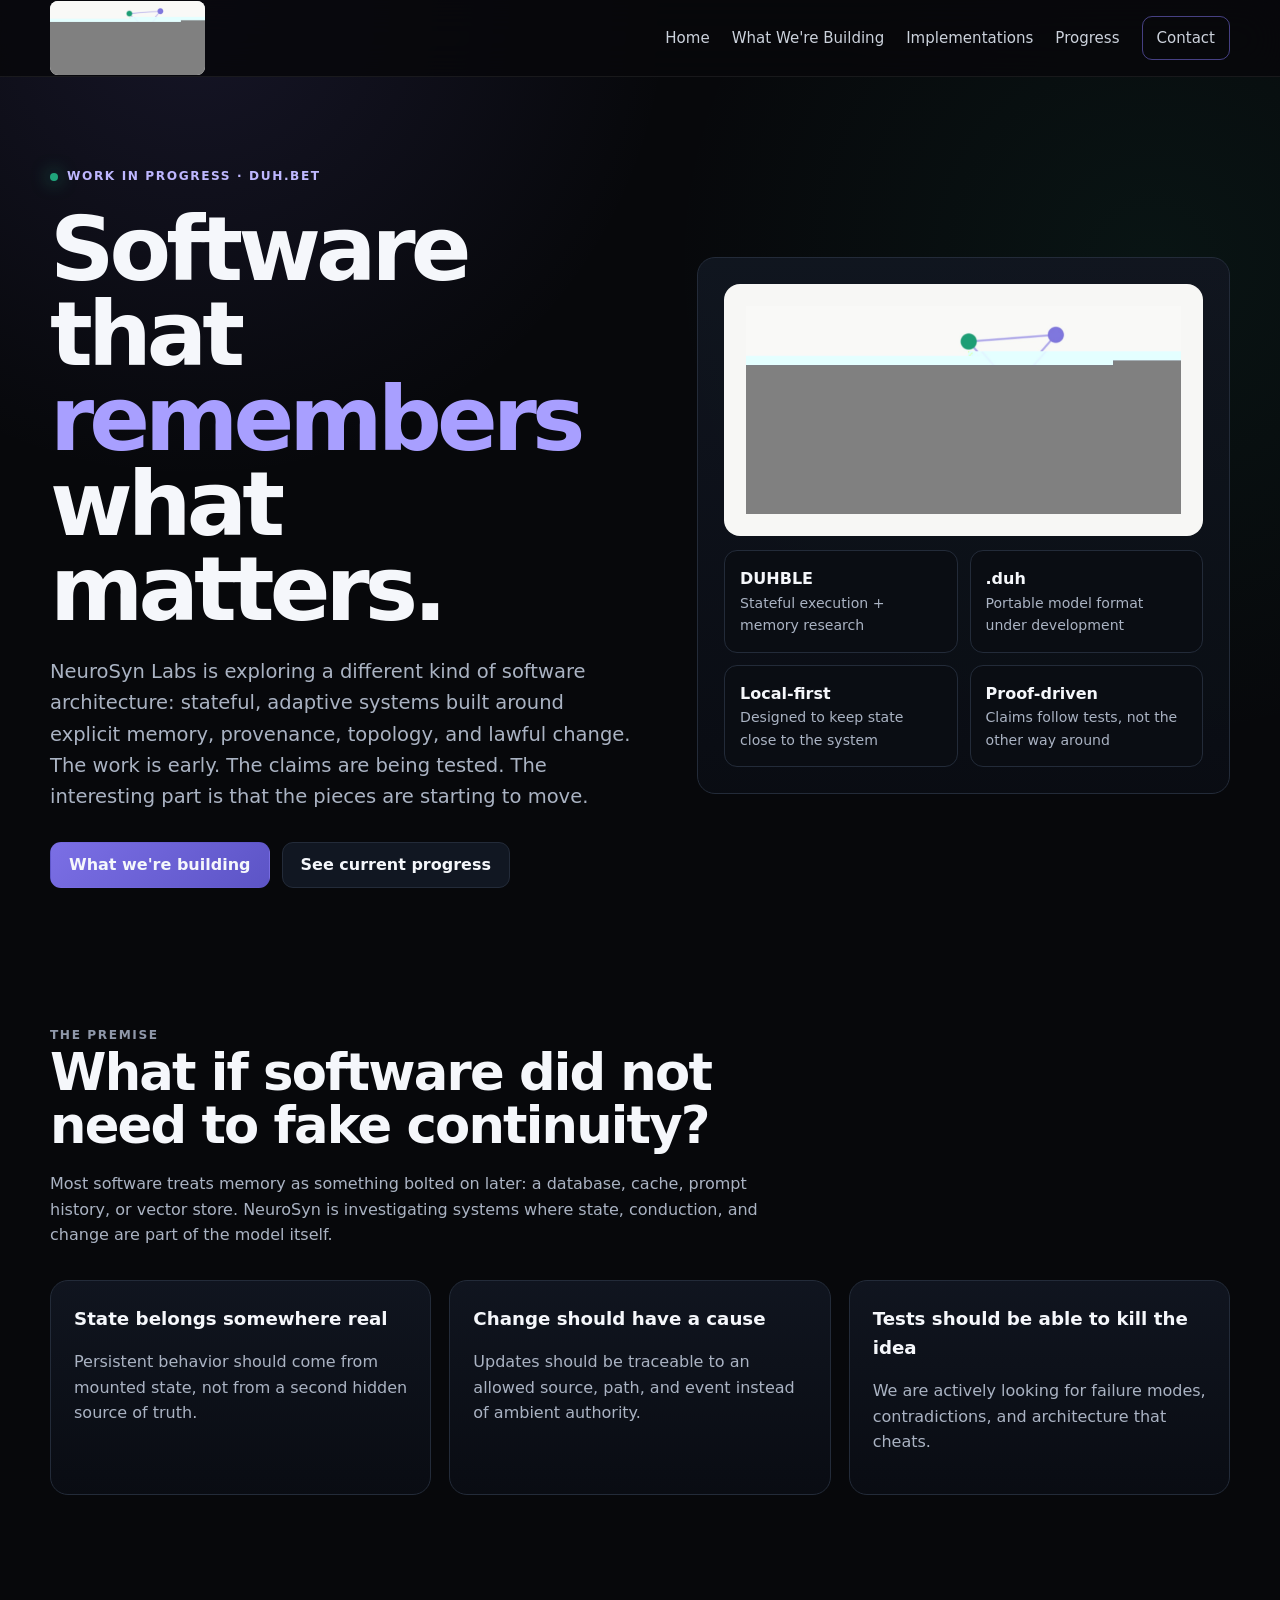
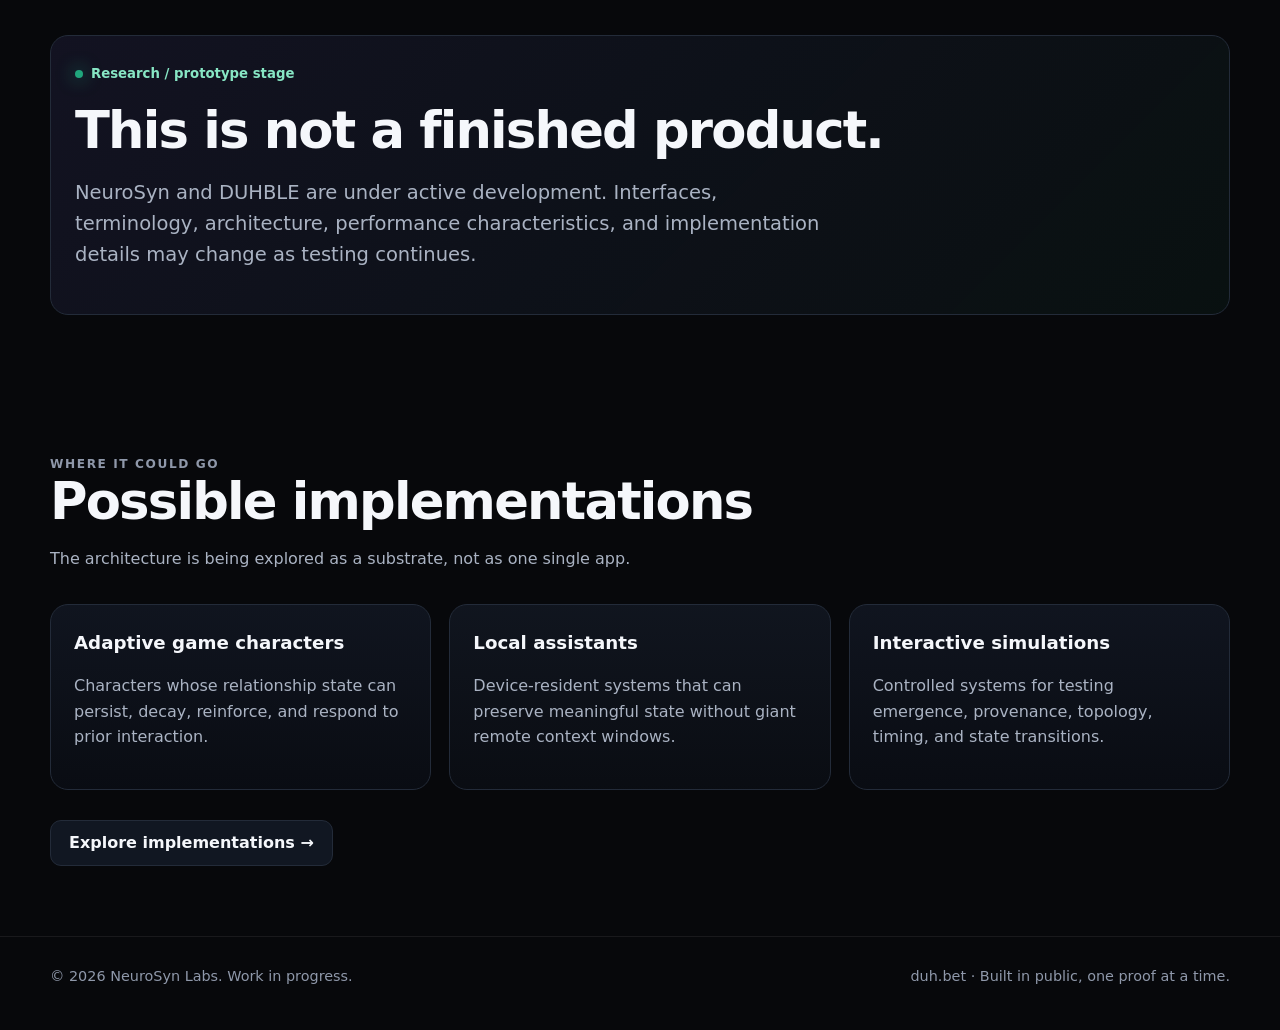
==== docs/index.html @ cc42cc29 "Add NeuroSyn Pages homepage" ====
<!doctype html><html lang="en"><head><meta charset="utf-8"><meta name="viewport" content="width=device-width,initial-scale=1"><meta name="theme-color" content="#07080b"><title>NeuroSyn Labs · DUHBLE</title><meta name="description" content="NeuroSyn Labs is building and testing DUHBLE, an experimental stateful software architecture."><link rel="stylesheet" href="site.css"></head><body><header><div class="wrap nav"><a class="brand" href="index.html"><img src="assets/neurosyn-logo.png" alt="NeuroSyn Labs"></a><nav class="navlinks"><a href="index.html">Home</a><a href="about.html">What We're Building</a><a href="implementations.html">Implementations</a><a href="progress.html">Progress</a><a class="nav-cta" href="contact.html">Contact</a></nav></div></header><main><section class="hero"><div class="wrap hero-grid"><div><div class="eyebrow"><span class="dot"></span>Work in progress · duh.bet</div><h1>Software that <span class="accent">remembers</span> what matters.</h1><p class="lede">NeuroSyn Labs is exploring a different kind of software architecture: stateful, adaptive systems built around explicit memory, provenance, topology, and lawful change. The work is early. The claims are being tested. The interesting part is that the pieces are starting to move.</p><div class="actions"><a class="btn primary" href="about.html">What we're building</a><a class="btn" href="progress.html">See current progress</a></div></div><div class="hero-card"><div class="hero-logo"><img src="assets/neurosyn-logo.png" alt="NeuroSyn Labs logo"></div><div class="mini-grid"><div class="mini"><strong>DUHBLE</strong><span>Stateful execution + memory research</span></div><div class="mini"><strong>.duh</strong><span>Portable model format under development</span></div><div class="mini"><strong>Local-first</strong><span>Designed to keep state close to the system</span></div><div class="mini"><strong>Proof-driven</strong><span>Claims follow tests, not the other way around</span></div></div></div></div></section><section><div class="wrap"><div class="sectionhead"><div class="kicker">The premise</div><h2>What if software did not need to fake continuity?</h2><p>Most software treats memory as something bolted on later: a database, cache, prompt history, or vector store. NeuroSyn is investigating systems where state, conduction, and change are part of the model itself.</p></div><div class="grid3"><article class="card"><h3>State belongs somewhere real</h3><p>Persistent behavior should come from mounted state, not from a second hidden source of truth.</p></article><article class="card"><h3>Change should have a cause</h3><p>Updates should be traceable to an allowed source, path, and event instead of ambient authority.</p></article><article class="card"><h3>Tests should be able to kill the idea</h3><p>We are actively looking for failure modes, contradictions, and architecture that cheats.</p></article></div></div></section><section><div class="wrap notice"><div class="status"><span class="dot"></span>Research / prototype stage</div><h2 style="margin-top:18px">This is not a finished product.</h2><p class="lede">NeuroSyn and DUHBLE are under active development. Interfaces, terminology, architecture, performance characteristics, and implementation details may change as testing continues.</p></div></section><section><div class="wrap"><div class="sectionhead"><div class="kicker">Where it could go</div><h2>Possible implementations</h2><p>The architecture is being explored as a substrate, not as one single app.</p></div><div class="grid3"><article class="card"><h3>Adaptive game characters</h3><p>Characters whose relationship state can persist, decay, reinforce, and respond to prior interaction.</p></article><article class="card"><h3>Local assistants</h3><p>Device-resident systems that can preserve meaningful state without giant remote context windows.</p></article><article class="card"><h3>Interactive simulations</h3><p>Controlled systems for testing emergence, provenance, topology, timing, and state transitions.</p></article></div><div class="actions"><a class="btn" href="implementations.html">Explore implementations →</a></div></div></section></main><footer><div class="wrap footer-row"><span>© 2026 NeuroSyn Labs. Work in progress.</span><span>duh.bet · Built in public, one proof at a time.</span></div></footer></body></html>
---- docs/site.css ----
:root{--bg:#07080b;--panel:#10141d;--line:#232b39;--text:#f5f7fb;--muted:#aab3c3;--purple:#7b6fe5;--green:#20a67c;--max:1180px}*{box-sizing:border-box}html{scroll-behavior:smooth}body{margin:0;font-family:Inter,system-ui,-apple-system,BlinkMacSystemFont,"Segoe UI",sans-serif;background:radial-gradient(circle at 15% 0,rgba(123,111,229,.13),transparent 30rem),radial-gradient(circle at 90% 10%,rgba(32,166,124,.08),transparent 30rem),var(--bg);color:var(--text);line-height:1.6}a{color:inherit;text-decoration:none}img{max-width:100%;display:block}.wrap{width:min(calc(100% - 34px),var(--max));margin:auto}header{position:sticky;top:0;z-index:20;background:rgba(7,8,11,.86);backdrop-filter:blur(18px);border-bottom:1px solid rgba(255,255,255,.07)}.nav{min-height:76px;display:flex;align-items:center;justify-content:space-between;gap:24px}.brand img{width:155px;background:#f7f7f5;border-radius:8px}.navlinks{display:flex;gap:22px;align-items:center;color:#ccd2dc;font-size:.94rem}.navlinks a:hover{color:white}.nav-cta{padding:9px 14px;border:1px solid rgba(123,111,229,.55);border-radius:10px}.hero,.pagehero{padding:86px 0 68px}.hero-grid{display:grid;grid-template-columns:1.05fr .95fr;gap:58px;align-items:center}.eyebrow{display:inline-flex;align-items:center;gap:9px;color:#beb7ff;font-size:.76rem;font-weight:800;letter-spacing:.13em;text-transform:uppercase}.dot{width:8px;height:8px;border-radius:50%;background:var(--green);box-shadow:0 0 18px var(--green)}h1{font-size:clamp(3rem,7vw,6.3rem);line-height:.95;letter-spacing:-.055em;margin:18px 0 24px}h2{font-size:clamp(2rem,4vw,3.2rem);line-height:1.05;letter-spacing:-.035em;margin:0 0 18px}h3{margin:0 0 8px;font-size:1.14rem}.lede,.sectionhead p,.card p,.step p{color:var(--muted)}.lede{font-size:clamp(1.05rem,2vw,1.22rem);max-width:760px}.accent{color:#a89fff}.actions{display:flex;gap:12px;flex-wrap:wrap;margin-top:30px}.btn{display:inline-flex;align-items:center;justify-content:center;min-height:46px;padding:0 18px;border-radius:11px;border:1px solid var(--line);background:#111722;font-weight:800}.btn.primary{background:linear-gradient(135deg,var(--purple),#5c54c6);border-color:transparent}.hero-card,.card,.notice,.step,.contact-link{background:linear-gradient(180deg,rgba(17,22,32,.94),rgba(10,13,19,.94));border:1px solid var(--line);border-radius:18px}.hero-card{padding:26px}.hero-logo{background:#f7f7f5;border-radius:16px;padding:22px}.mini-grid{display:grid;grid-template-columns:1fr 1fr;gap:12px;margin-top:14px}.mini{background:#0a0d13;border:1px solid var(--line);border-radius:13px;padding:15px}.mini strong,.mini span{display:block}.mini span{font-size:.88rem;color:var(--muted)}section{padding:70px 0}.sectionhead{max-width:760px;margin-bottom:32px}.kicker{color:#8f98aa;font-size:.76rem;font-weight:800;letter-spacing:.13em;text-transform:uppercase}.grid3,.grid2{display:grid;gap:18px}.grid3{grid-template-columns:repeat(3,1fr)}.grid2{grid-template-columns:repeat(2,1fr)}.card{padding:23px}.notice{padding:24px;background:linear-gradient(135deg,rgba(123,111,229,.1),rgba(32,166,124,.05))}.status{display:inline-flex;gap:8px;align-items:center;color:#87e6c4;font-size:.83rem;font-weight:800}.timeline{display:grid;gap:14px}.step{padding:20px;display:grid;grid-template-columns:62px 1fr;gap:18px}.num{font-size:1.35rem;color:#9289ff;font-weight:900}.contact-grid{display:grid;grid-template-columns:1fr 1fr;gap:18px}.contact-link{display:flex;justify-content:space-between;align-items:center;padding:18px 20px}.contact-link small{display:block;color:var(--muted)}footer{border-top:1px solid rgba(255,255,255,.07);padding:28px 0 42px;color:#8f98aa;font-size:.9rem}.footer-row{display:flex;justify-content:space-between;gap:24px;flex-wrap:wrap}@media(max-width:820px){.navlinks{display:none}.brand img{width:140px}.hero,.pagehero{padding-top:56px}.hero-grid,.grid3,.grid2,.contact-grid{grid-template-columns:1fr}.mini-grid{grid-template-columns:1fr 1fr}}
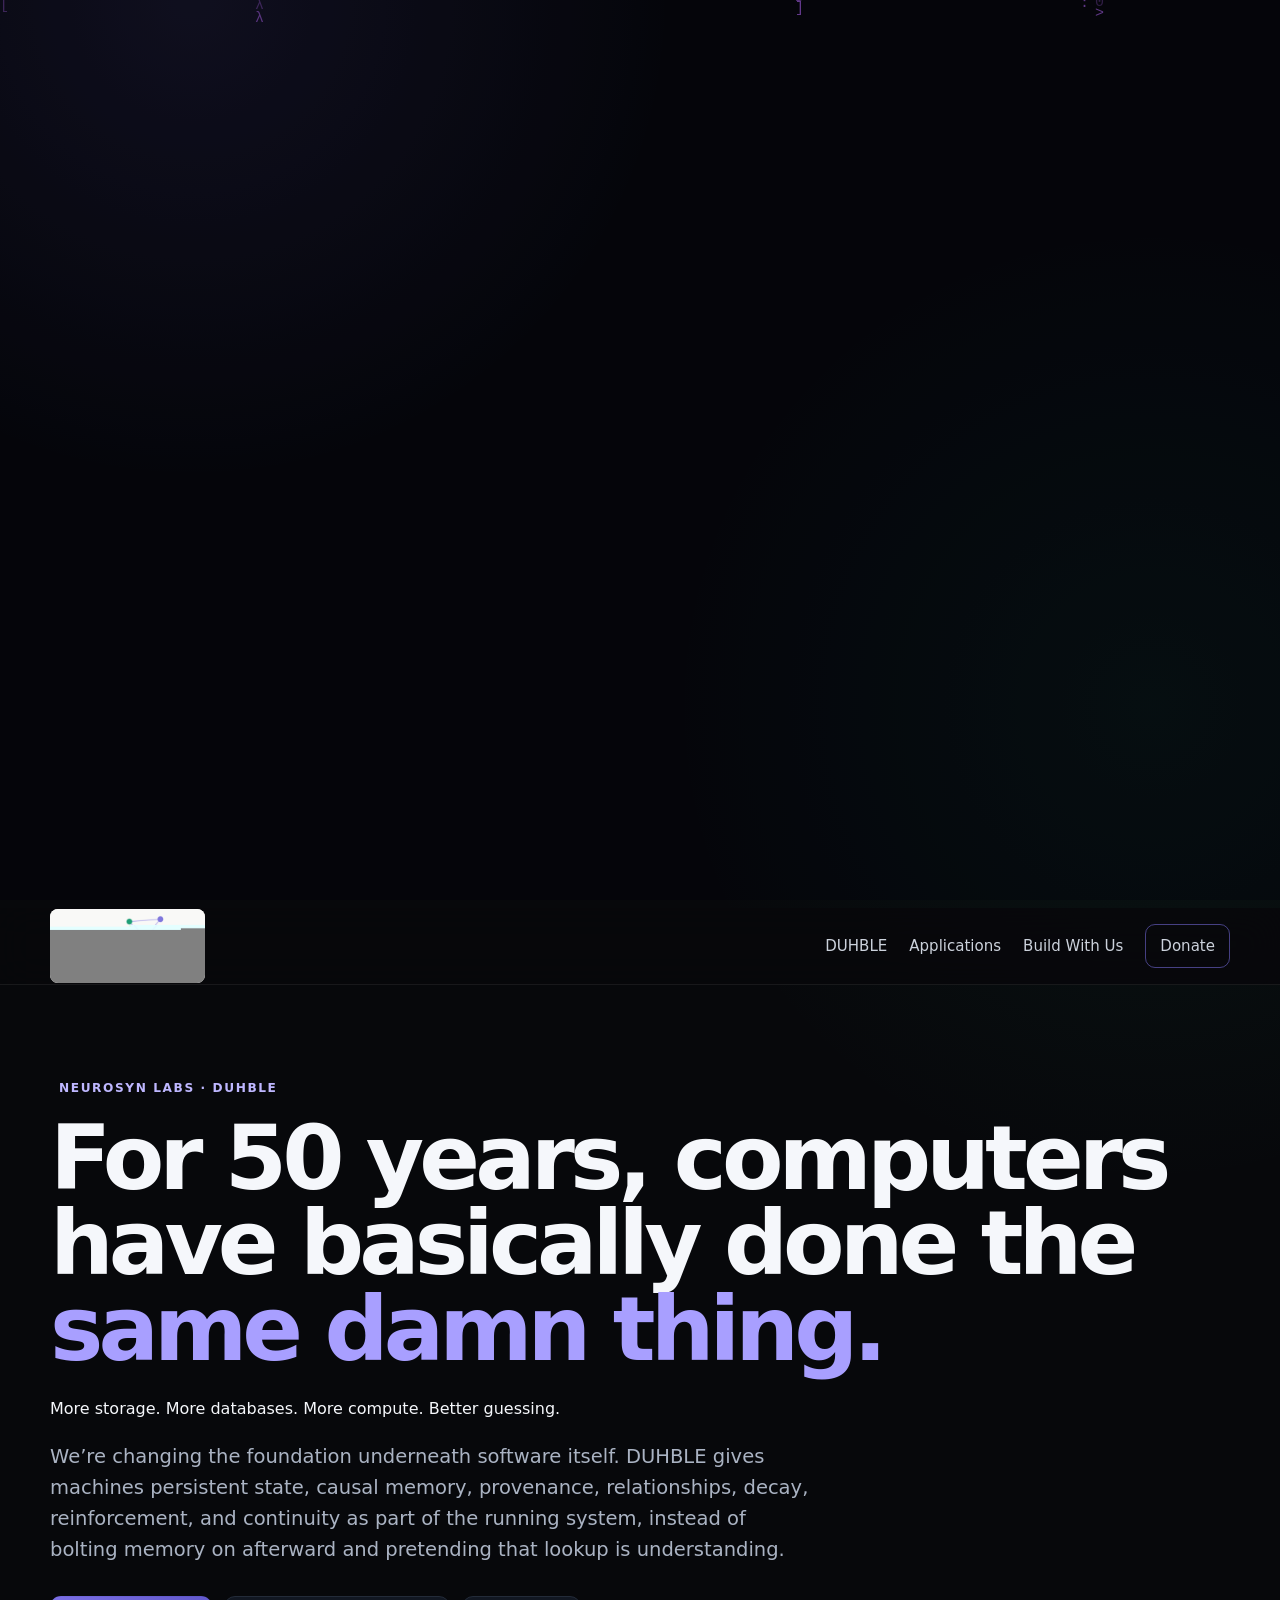
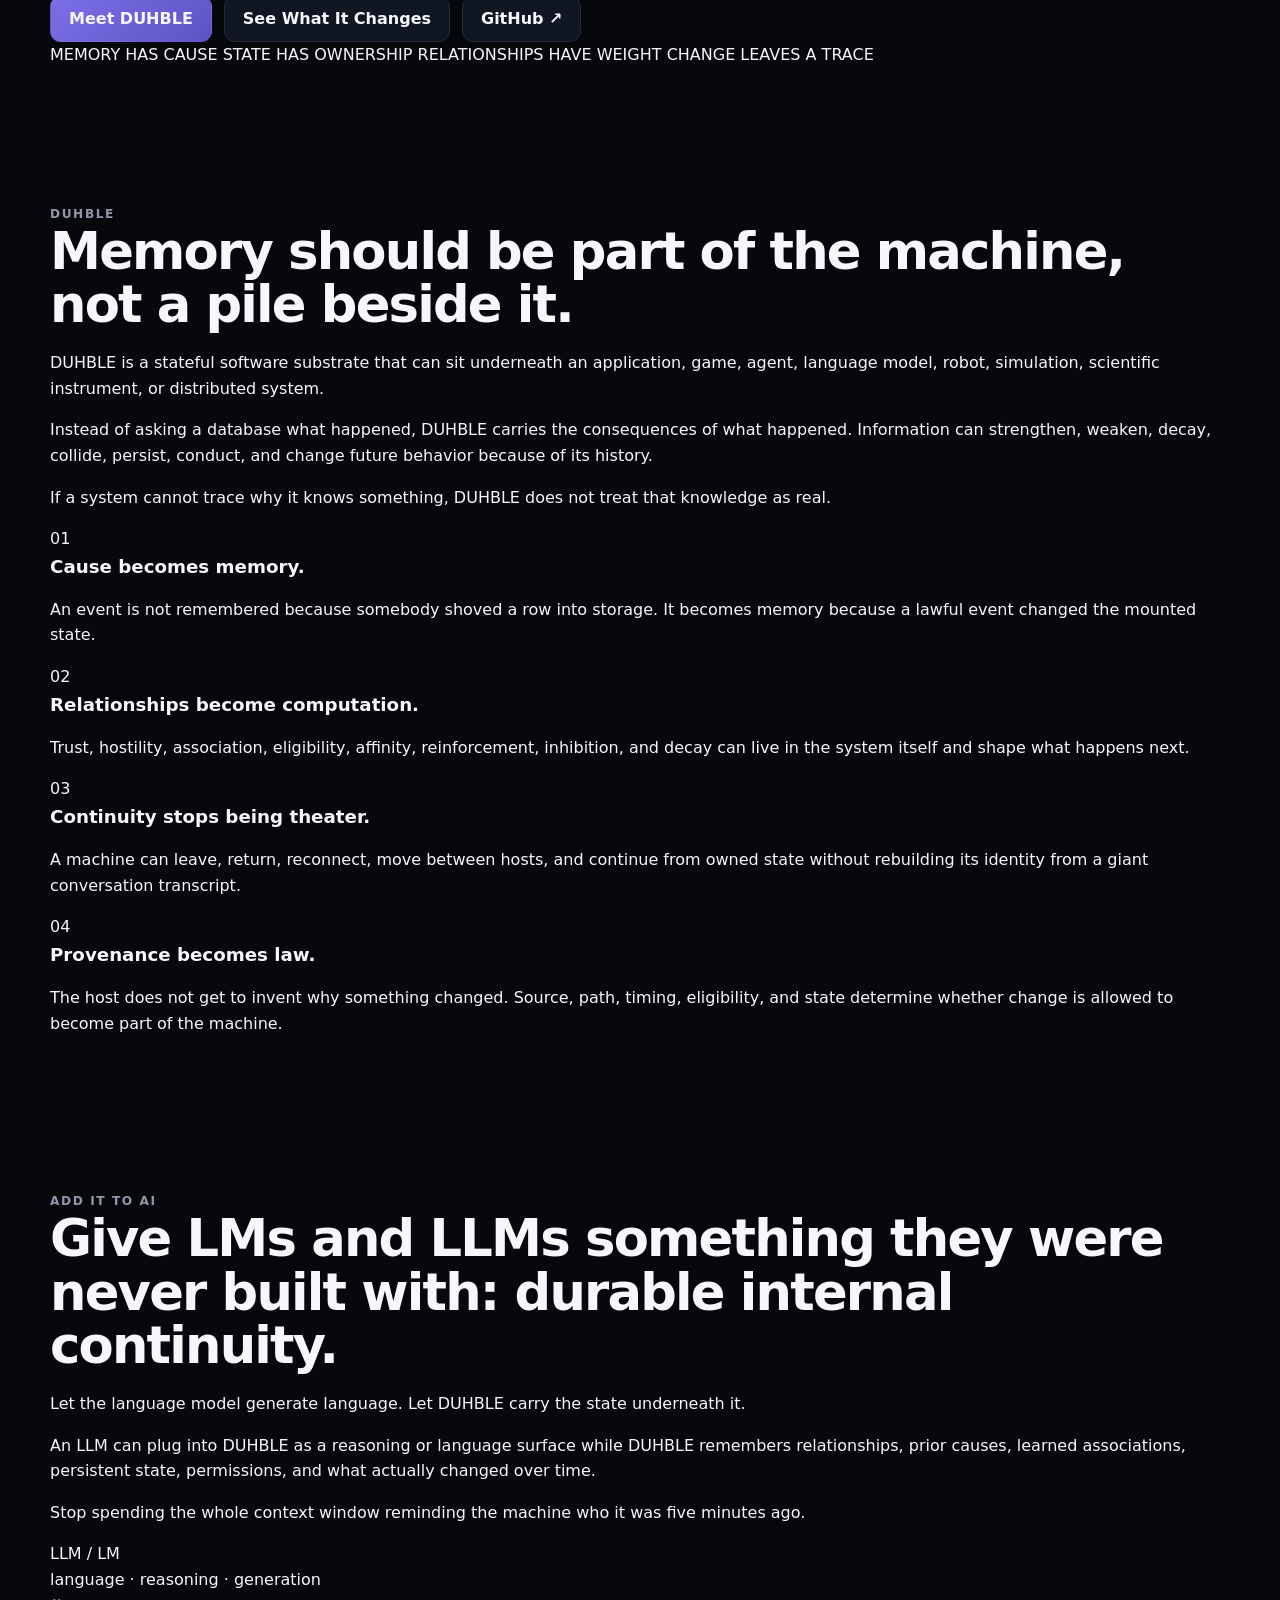
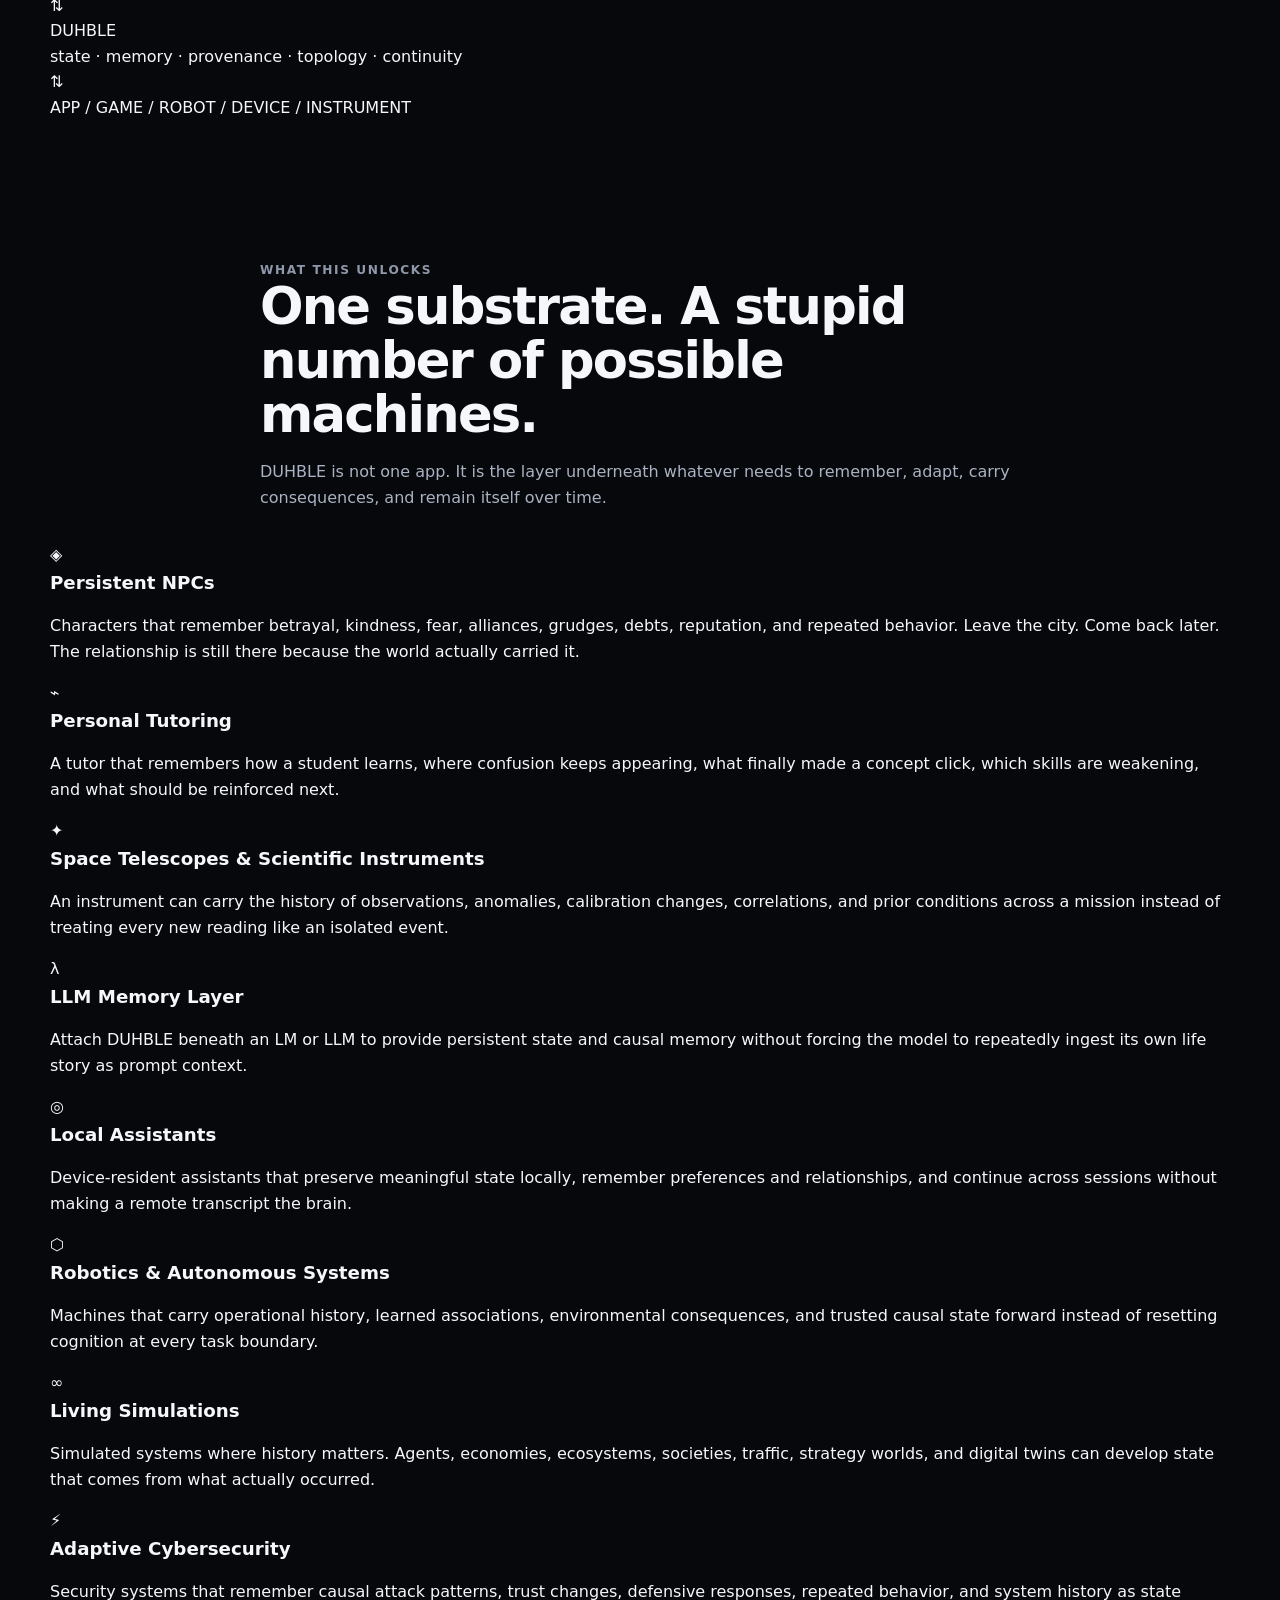
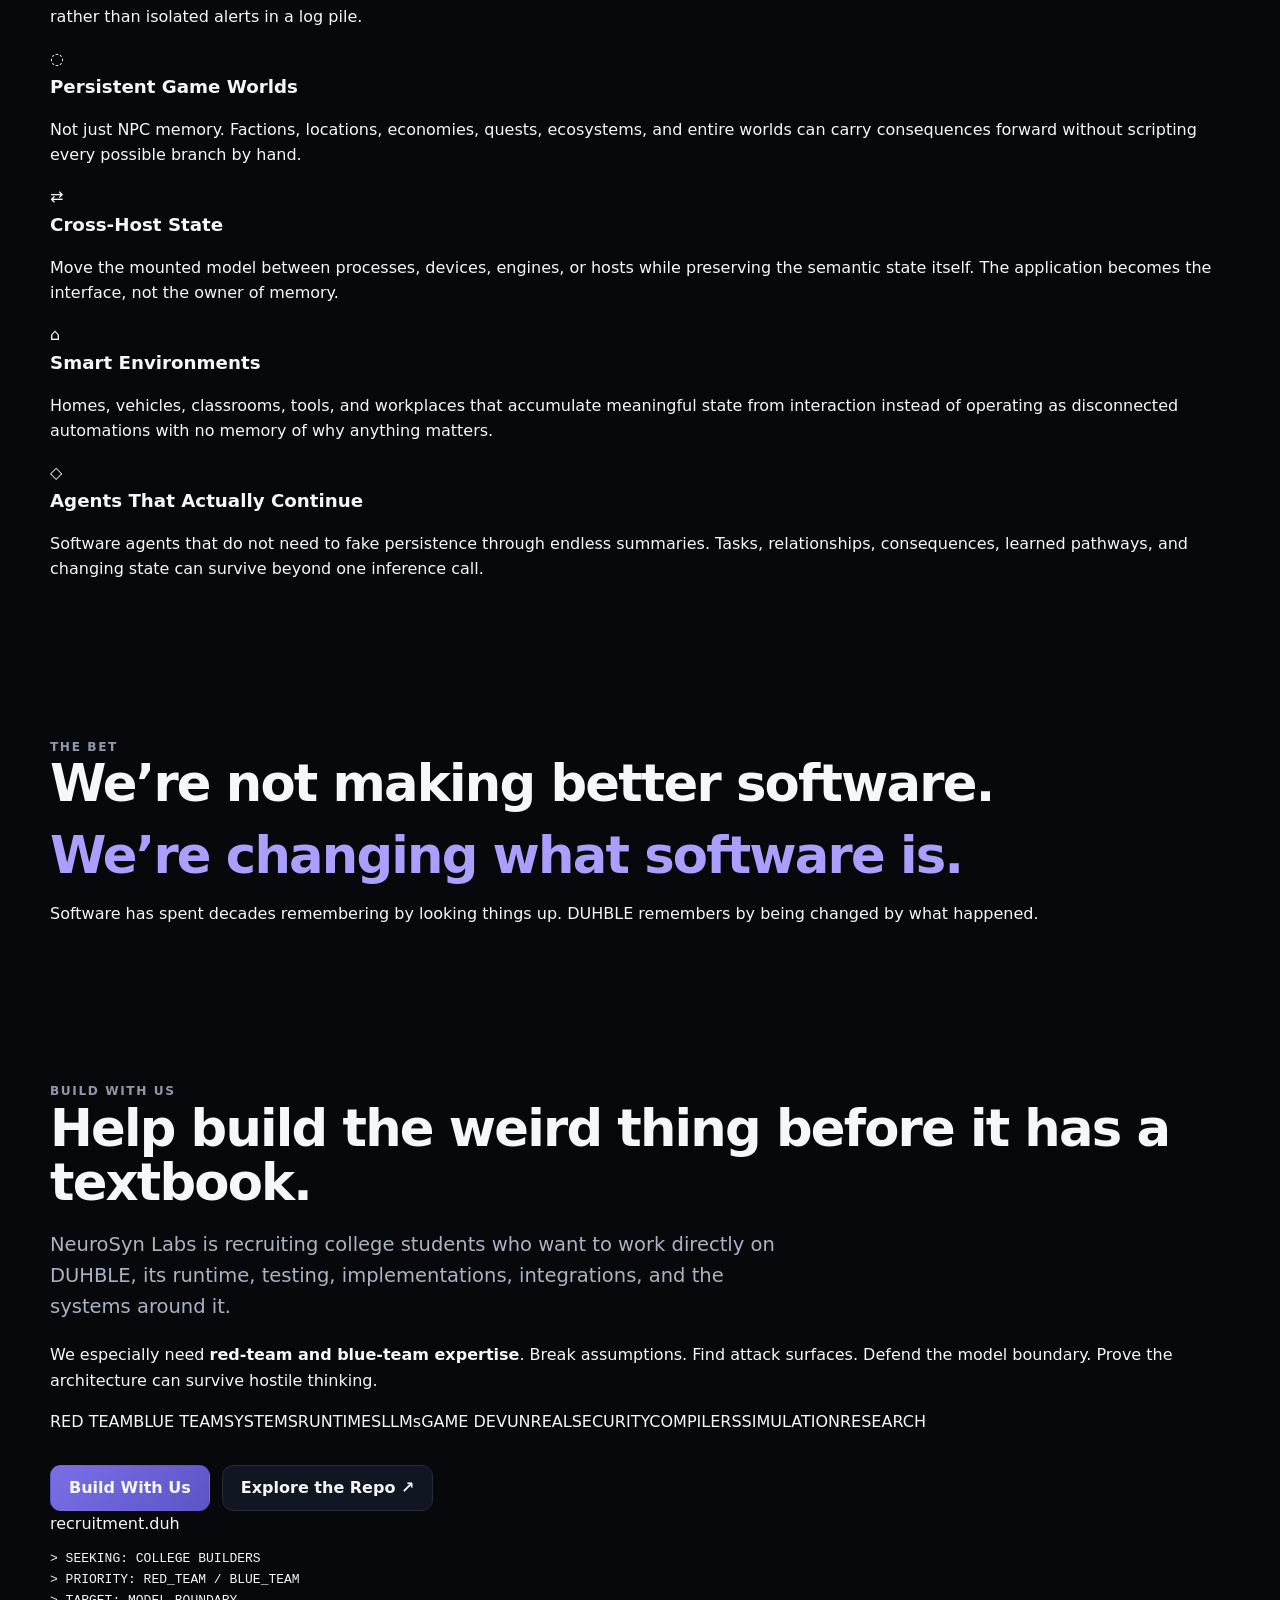
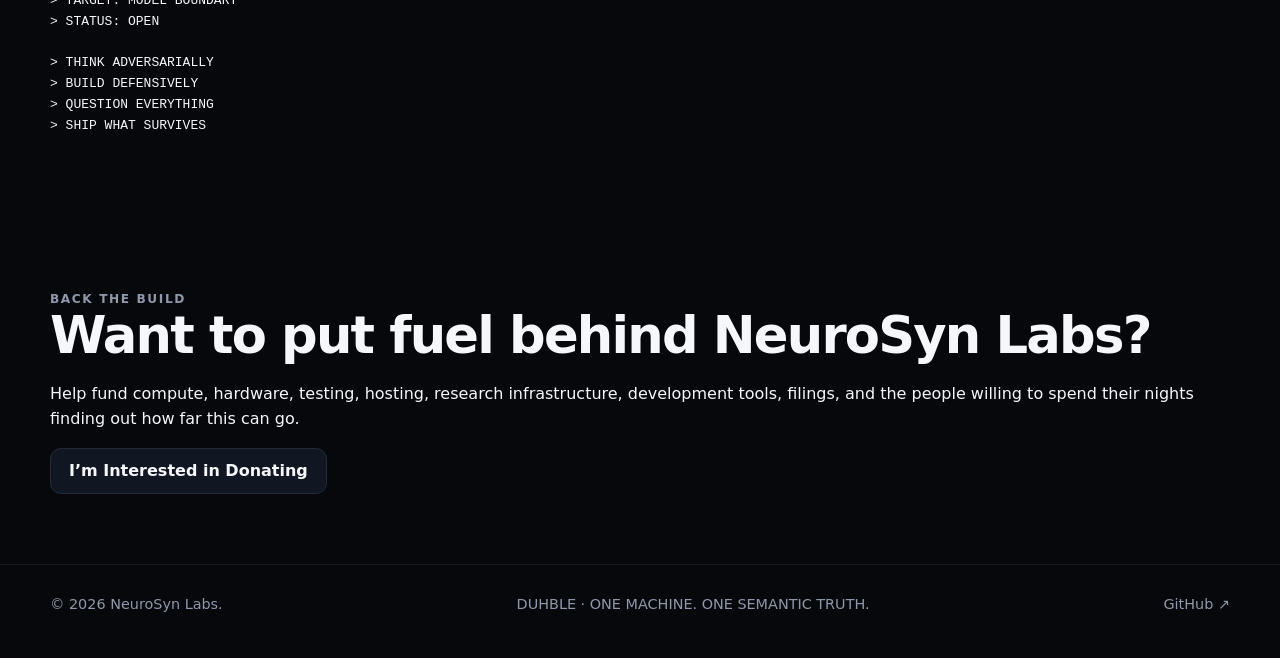
==== commit b27c521d: "Rebuild DUHBLE homepage with animated NeuroSyn Labs vision" ====
--- a/docs/index.html
+++ b/docs/index.html
@@ -1 +1,299 @@
-<!doctype html><html lang="en"><head><meta charset="utf-8"><meta name="viewport" content="width=device-width,initial-scale=1"><meta name="theme-color" content="#07080b"><title>NeuroSyn Labs · DUHBLE</title><meta name="description" content="NeuroSyn Labs is building and testing DUHBLE, an experimental stateful software architecture."><link rel="stylesheet" href="site.css"></head><body><header><div class="wrap nav"><a class="brand" href="index.html"><img src="assets/neurosyn-logo.png" alt="NeuroSyn Labs"></a><nav class="navlinks"><a href="index.html">Home</a><a href="about.html">What We're Building</a><a href="implementations.html">Implementations</a><a href="progress.html">Progress</a><a class="nav-cta" href="contact.html">Contact</a></nav></div></header><main><section class="hero"><div class="wrap hero-grid"><div><div class="eyebrow"><span class="dot"></span>Work in progress · duh.bet</div><h1>Software that <span class="accent">remembers</span> what matters.</h1><p class="lede">NeuroSyn Labs is exploring a different kind of software architecture: stateful, adaptive systems built around explicit memory, provenance, topology, and lawful change. The work is early. The claims are being tested. The interesting part is that the pieces are starting to move.</p><div class="actions"><a class="btn primary" href="about.html">What we're building</a><a class="btn" href="progress.html">See current progress</a></div></div><div class="hero-card"><div class="hero-logo"><img src="assets/neurosyn-logo.png" alt="NeuroSyn Labs logo"></div><div class="mini-grid"><div class="mini"><strong>DUHBLE</strong><span>Stateful execution + memory research</span></div><div class="mini"><strong>.duh</strong><span>Portable model format under development</span></div><div class="mini"><strong>Local-first</strong><span>Designed to keep state close to the system</span></div><div class="mini"><strong>Proof-driven</strong><span>Claims follow tests, not the other way around</span></div></div></div></div></section><section><div class="wrap"><div class="sectionhead"><div class="kicker">The premise</div><h2>What if software did not need to fake continuity?</h2><p>Most software treats memory as something bolted on later: a database, cache, prompt history, or vector store. NeuroSyn is investigating systems where state, conduction, and change are part of the model itself.</p></div><div class="grid3"><article class="card"><h3>State belongs somewhere real</h3><p>Persistent behavior should come from mounted state, not from a second hidden source of truth.</p></article><article class="card"><h3>Change should have a cause</h3><p>Updates should be traceable to an allowed source, path, and event instead of ambient authority.</p></article><article class="card"><h3>Tests should be able to kill the idea</h3><p>We are actively looking for failure modes, contradictions, and architecture that cheats.</p></article></div></div></section><section><div class="wrap notice"><div class="status"><span class="dot"></span>Research / prototype stage</div><h2 style="margin-top:18px">This is not a finished product.</h2><p class="lede">NeuroSyn and DUHBLE are under active development. Interfaces, terminology, architecture, performance characteristics, and implementation details may change as testing continues.</p></div></section><section><div class="wrap"><div class="sectionhead"><div class="kicker">Where it could go</div><h2>Possible implementations</h2><p>The architecture is being explored as a substrate, not as one single app.</p></div><div class="grid3"><article class="card"><h3>Adaptive game characters</h3><p>Characters whose relationship state can persist, decay, reinforce, and respond to prior interaction.</p></article><article class="card"><h3>Local assistants</h3><p>Device-resident systems that can preserve meaningful state without giant remote context windows.</p></article><article class="card"><h3>Interactive simulations</h3><p>Controlled systems for testing emergence, provenance, topology, timing, and state transitions.</p></article></div><div class="actions"><a class="btn" href="implementations.html">Explore implementations →</a></div></div></section></main><footer><div class="wrap footer-row"><span>© 2026 NeuroSyn Labs. Work in progress.</span><span>duh.bet · Built in public, one proof at a time.</span></div></footer></body></html>+<!doctype html>
+<html lang="en">
+<head>
+  <meta charset="utf-8">
+  <meta name="viewport" content="width=device-width,initial-scale=1">
+  <meta name="theme-color" content="#07020d">
+  <title>NeuroSyn Labs · DUHBLE</title>
+  <meta name="description" content="NeuroSyn Labs is building DUHBLE: a new stateful foundation for software, AI, games, tutoring, autonomous systems, scientific instruments, and persistent machine memory.">
+  <link rel="stylesheet" href="site.css">
+</head>
+<body class="home">
+  <canvas id="matrix" aria-hidden="true"></canvas>
+  <div class="matrix-fade" aria-hidden="true"></div>
+
+  <header class="site-header">
+    <div class="wrap nav">
+      <a class="brand" href="#top" aria-label="NeuroSyn Labs home">
+        <img src="assets/neurosyn-logo.png" alt="NeuroSyn Labs">
+      </a>
+      <nav class="navlinks" aria-label="Primary navigation">
+        <a href="#duhble">DUHBLE</a>
+        <a href="#applications">Applications</a>
+        <a href="#build">Build With Us</a>
+        <a class="nav-cta" href="#donate">Donate</a>
+      </nav>
+    </div>
+  </header>
+
+  <main id="top">
+    <section class="hero mega-hero">
+      <div class="wrap hero-shell reveal">
+        <div class="eyebrow"><span class="pulse-dot"></span>NEUROSYN LABS · DUHBLE</div>
+        <h1>For 50 years, computers have basically done the <span class="accent glow-word">same damn thing.</span></h1>
+        <p class="hero-hit">More storage. More databases. More compute. Better guessing.</p>
+        <p class="lede hero-lede">We’re changing the foundation underneath software itself. DUHBLE gives machines persistent state, causal memory, provenance, relationships, decay, reinforcement, and continuity as part of the running system, instead of bolting memory on afterward and pretending that lookup is understanding.</p>
+        <div class="actions">
+          <a class="btn primary" href="#duhble">Meet DUHBLE</a>
+          <a class="btn" href="#applications">See What It Changes</a>
+          <a class="btn ghost" href="https://github.com/thekidd0329/DUHBLE" target="_blank" rel="noopener">GitHub ↗</a>
+        </div>
+        <div class="terminal-strip" aria-label="DUHBLE principles">
+          <span>MEMORY HAS CAUSE</span>
+          <span>STATE HAS OWNERSHIP</span>
+          <span>RELATIONSHIPS HAVE WEIGHT</span>
+          <span>CHANGE LEAVES A TRACE</span>
+        </div>
+      </div>
+    </section>
+
+    <section id="duhble" class="section-space">
+      <div class="wrap split reveal">
+        <div>
+          <div class="kicker">DUHBLE</div>
+          <h2>Memory should be part of the machine, not a pile beside it.</h2>
+        </div>
+        <div class="big-copy">
+          <p>DUHBLE is a stateful software substrate that can sit underneath an application, game, agent, language model, robot, simulation, scientific instrument, or distributed system.</p>
+          <p>Instead of asking a database what happened, DUHBLE carries the consequences of what happened. Information can strengthen, weaken, decay, collide, persist, conduct, and change future behavior because of its history.</p>
+          <p class="manifesto-line">If a system cannot trace why it knows something, DUHBLE does not treat that knowledge as real.</p>
+        </div>
+      </div>
+
+      <div class="wrap principle-grid reveal">
+        <article class="glass-card">
+          <span class="card-index">01</span>
+          <h3>Cause becomes memory.</h3>
+          <p>An event is not remembered because somebody shoved a row into storage. It becomes memory because a lawful event changed the mounted state.</p>
+        </article>
+        <article class="glass-card">
+          <span class="card-index">02</span>
+          <h3>Relationships become computation.</h3>
+          <p>Trust, hostility, association, eligibility, affinity, reinforcement, inhibition, and decay can live in the system itself and shape what happens next.</p>
+        </article>
+        <article class="glass-card">
+          <span class="card-index">03</span>
+          <h3>Continuity stops being theater.</h3>
+          <p>A machine can leave, return, reconnect, move between hosts, and continue from owned state without rebuilding its identity from a giant conversation transcript.</p>
+        </article>
+        <article class="glass-card">
+          <span class="card-index">04</span>
+          <h3>Provenance becomes law.</h3>
+          <p>The host does not get to invent why something changed. Source, path, timing, eligibility, and state determine whether change is allowed to become part of the machine.</p>
+        </article>
+      </div>
+    </section>
+
+    <section class="llm-section section-space">
+      <div class="wrap feature-panel reveal">
+        <div class="feature-copy">
+          <div class="kicker">ADD IT TO AI</div>
+          <h2>Give LMs and LLMs something they were never built with: durable internal continuity.</h2>
+          <p>Let the language model generate language. Let DUHBLE carry the state underneath it.</p>
+          <p>An LLM can plug into DUHBLE as a reasoning or language surface while DUHBLE remembers relationships, prior causes, learned associations, persistent state, permissions, and what actually changed over time.</p>
+          <p class="manifesto-line">Stop spending the whole context window reminding the machine who it was five minutes ago.</p>
+        </div>
+        <div class="stack-diagram" aria-label="LLM and DUHBLE architecture concept">
+          <div class="stack-box top-box">LLM / LM<div>language · reasoning · generation</div></div>
+          <div class="stack-arrow">⇅</div>
+          <div class="stack-box core-box">DUHBLE<div>state · memory · provenance · topology · continuity</div></div>
+          <div class="stack-arrow">⇅</div>
+          <div class="stack-box">APP / GAME / ROBOT / DEVICE / INSTRUMENT</div>
+        </div>
+      </div>
+    </section>
+
+    <section id="applications" class="section-space">
+      <div class="wrap sectionhead reveal">
+        <div class="kicker">WHAT THIS UNLOCKS</div>
+        <h2>One substrate. A stupid number of possible machines.</h2>
+        <p>DUHBLE is not one app. It is the layer underneath whatever needs to remember, adapt, carry consequences, and remain itself over time.</p>
+      </div>
+
+      <div class="wrap app-grid">
+        <article class="use-card reveal">
+          <div class="use-icon">◈</div>
+          <h3>Persistent NPCs</h3>
+          <p>Characters that remember betrayal, kindness, fear, alliances, grudges, debts, reputation, and repeated behavior. Leave the city. Come back later. The relationship is still there because the world actually carried it.</p>
+        </article>
+        <article class="use-card reveal">
+          <div class="use-icon">⌁</div>
+          <h3>Personal Tutoring</h3>
+          <p>A tutor that remembers how a student learns, where confusion keeps appearing, what finally made a concept click, which skills are weakening, and what should be reinforced next.</p>
+        </article>
+        <article class="use-card reveal">
+          <div class="use-icon">✦</div>
+          <h3>Space Telescopes & Scientific Instruments</h3>
+          <p>An instrument can carry the history of observations, anomalies, calibration changes, correlations, and prior conditions across a mission instead of treating every new reading like an isolated event.</p>
+        </article>
+        <article class="use-card reveal">
+          <div class="use-icon">λ</div>
+          <h3>LLM Memory Layer</h3>
+          <p>Attach DUHBLE beneath an LM or LLM to provide persistent state and causal memory without forcing the model to repeatedly ingest its own life story as prompt context.</p>
+        </article>
+        <article class="use-card reveal">
+          <div class="use-icon">◎</div>
+          <h3>Local Assistants</h3>
+          <p>Device-resident assistants that preserve meaningful state locally, remember preferences and relationships, and continue across sessions without making a remote transcript the brain.</p>
+        </article>
+        <article class="use-card reveal">
+          <div class="use-icon">⬡</div>
+          <h3>Robotics & Autonomous Systems</h3>
+          <p>Machines that carry operational history, learned associations, environmental consequences, and trusted causal state forward instead of resetting cognition at every task boundary.</p>
+        </article>
+        <article class="use-card reveal">
+          <div class="use-icon">∞</div>
+          <h3>Living Simulations</h3>
+          <p>Simulated systems where history matters. Agents, economies, ecosystems, societies, traffic, strategy worlds, and digital twins can develop state that comes from what actually occurred.</p>
+        </article>
+        <article class="use-card reveal">
+          <div class="use-icon">⚡</div>
+          <h3>Adaptive Cybersecurity</h3>
+          <p>Security systems that remember causal attack patterns, trust changes, defensive responses, repeated behavior, and system history as state rather than isolated alerts in a log pile.</p>
+        </article>
+        <article class="use-card reveal">
+          <div class="use-icon">◌</div>
+          <h3>Persistent Game Worlds</h3>
+          <p>Not just NPC memory. Factions, locations, economies, quests, ecosystems, and entire worlds can carry consequences forward without scripting every possible branch by hand.</p>
+        </article>
+        <article class="use-card reveal">
+          <div class="use-icon">⇄</div>
+          <h3>Cross-Host State</h3>
+          <p>Move the mounted model between processes, devices, engines, or hosts while preserving the semantic state itself. The application becomes the interface, not the owner of memory.</p>
+        </article>
+        <article class="use-card reveal">
+          <div class="use-icon">⌂</div>
+          <h3>Smart Environments</h3>
+          <p>Homes, vehicles, classrooms, tools, and workplaces that accumulate meaningful state from interaction instead of operating as disconnected automations with no memory of why anything matters.</p>
+        </article>
+        <article class="use-card reveal">
+          <div class="use-icon">◇</div>
+          <h3>Agents That Actually Continue</h3>
+          <p>Software agents that do not need to fake persistence through endless summaries. Tasks, relationships, consequences, learned pathways, and changing state can survive beyond one inference call.</p>
+        </article>
+      </div>
+    </section>
+
+    <section class="statement-section section-space">
+      <div class="wrap statement reveal">
+        <div class="kicker">THE BET</div>
+        <h2>We’re not making better software.</h2>
+        <h2 class="accent giant-line">We’re changing what software is.</h2>
+        <p>Software has spent decades remembering by looking things up. DUHBLE remembers by being changed by what happened.</p>
+      </div>
+    </section>
+
+    <section id="build" class="section-space">
+      <div class="wrap build-panel reveal">
+        <div>
+          <div class="kicker">BUILD WITH US</div>
+          <h2>Help build the weird thing before it has a textbook.</h2>
+          <p class="lede">NeuroSyn Labs is recruiting college students who want to work directly on DUHBLE, its runtime, testing, implementations, integrations, and the systems around it.</p>
+          <p class="build-emphasis">We especially need <strong>red-team and blue-team expertise</strong>. Break assumptions. Find attack surfaces. Defend the model boundary. Prove the architecture can survive hostile thinking.</p>
+          <div class="skill-cloud" aria-label="Areas of interest">
+            <span>RED TEAM</span><span>BLUE TEAM</span><span>SYSTEMS</span><span>RUNTIMES</span><span>LLMs</span><span>GAME DEV</span><span>UNREAL</span><span>SECURITY</span><span>COMPILERS</span><span>SIMULATION</span><span>RESEARCH</span>
+          </div>
+          <div class="actions">
+            <a class="btn primary" href="mailto:?subject=Build%20with%20NeuroSyn%20Labs&body=I%27m%20interested%20in%20building%20with%20NeuroSyn%20Labs.%0D%0A%0D%0AName%3A%0D%0ASchool%20%2F%20program%3A%0D%0AArea%20of%20expertise%3A%0D%0ARed%20team%20%2F%20blue%20team%20%2F%20systems%20%2F%20ML%20%2F%20game%20dev%20%2F%20other%3A%0D%0AWhat%20I%20want%20to%20help%20build%3A%0D%0A">Build With Us</a>
+            <a class="btn" href="https://github.com/thekidd0329/DUHBLE" target="_blank" rel="noopener">Explore the Repo ↗</a>
+          </div>
+        </div>
+        <div class="recruit-terminal" aria-hidden="true">
+          <div class="terminal-title"><span></span><span></span><span></span> recruitment.duh</div>
+          <pre>&gt; SEEKING: COLLEGE BUILDERS
+&gt; PRIORITY: RED_TEAM / BLUE_TEAM
+&gt; TARGET: MODEL BOUNDARY
+&gt; STATUS: OPEN
+
+&gt; THINK ADVERSARIALLY
+&gt; BUILD DEFENSIVELY
+&gt; QUESTION EVERYTHING
+&gt; SHIP WHAT SURVIVES</pre>
+        </div>
+      </div>
+    </section>
+
+    <section id="donate" class="section-space donate-section">
+      <div class="wrap donate-panel reveal">
+        <div>
+          <div class="kicker">BACK THE BUILD</div>
+          <h2>Want to put fuel behind NeuroSyn Labs?</h2>
+          <p>Help fund compute, hardware, testing, hosting, research infrastructure, development tools, filings, and the people willing to spend their nights finding out how far this can go.</p>
+        </div>
+        <a class="btn donate-btn" href="mailto:?subject=I%27m%20interested%20in%20donating%20to%20NeuroSyn%20Labs&body=Hi%20NeuroSyn%20Labs%2C%0D%0A%0D%0AI%27m%20interested%20in%20donating%20to%20support%20DUHBLE%20and%20NeuroSyn%20Labs.%0D%0A%0D%0AName%3A%0D%0ABest%20way%20to%20reach%20me%3A%0D%0AAnything%20you%27d%20like%20us%20to%20know%3A%0D%0A">I’m Interested in Donating</a>
+      </div>
+    </section>
+  </main>
+
+  <footer>
+    <div class="wrap footer-row">
+      <span>© 2026 NeuroSyn Labs.</span>
+      <span>DUHBLE · ONE MACHINE. ONE SEMANTIC TRUTH.</span>
+      <a href="https://github.com/thekidd0329/DUHBLE" target="_blank" rel="noopener">GitHub ↗</a>
+    </div>
+  </footer>
+
+  <script>
+    (() => {
+      const canvas = document.getElementById('matrix');
+      const ctx = canvas.getContext('2d');
+      const glyphs = '01#<>[]{}λφΔ∴::DUHBLE';
+      let width = 0;
+      let height = 0;
+      let columns = 0;
+      let drops = [];
+      const fontSize = 15;
+      const reduceMotion = window.matchMedia('(prefers-reduced-motion: reduce)').matches;
+
+      function resize() {
+        const dpr = Math.min(window.devicePixelRatio || 1, 2);
+        width = window.innerWidth;
+        height = window.innerHeight;
+        canvas.width = width * dpr;
+        canvas.height = height * dpr;
+        canvas.style.width = width + 'px';
+        canvas.style.height = height + 'px';
+        ctx.setTransform(dpr, 0, 0, dpr, 0, 0);
+        columns = Math.ceil(width / fontSize);
+        drops = Array.from({ length: columns }, () => Math.random() * -60);
+      }
+
+      function frame() {
+        ctx.fillStyle = 'rgba(5, 1, 10, 0.105)';
+        ctx.fillRect(0, 0, width, height);
+        ctx.font = `${fontSize}px ui-monospace, SFMono-Regular, Menlo, Consolas, monospace`;
+        for (let i = 0; i < drops.length; i++) {
+          const ch = glyphs[Math.floor(Math.random() * glyphs.length)];
+          const x = i * fontSize;
+          const y = drops[i] * fontSize;
+          const alpha = 0.25 + Math.random() * 0.5;
+          ctx.fillStyle = `rgba(184, 103, 255, ${alpha})`;
+          ctx.fillText(ch, x, y);
+          if (y > height && Math.random() > 0.975) drops[i] = Math.random() * -20;
+          drops[i] += 0.62 + Math.random() * 0.34;
+        }
+        requestAnimationFrame(frame);
+      }
+
+      resize();
+      window.addEventListener('resize', resize);
+      if (!reduceMotion) frame();
+
+      const reveals = document.querySelectorAll('.reveal');
+      if (reduceMotion) {
+        reveals.forEach(el => el.classList.add('visible'));
+      } else {
+        const observer = new IntersectionObserver(entries => {
+          entries.forEach(entry => {
+            if (entry.isIntersecting) {
+              entry.target.classList.add('visible');
+              observer.unobserve(entry.target);
+            }
+          });
+        }, { threshold: 0.12 });
+        reveals.forEach(el => observer.observe(el));
+      }
+    })();
+  </script>
+</body>
+</html>
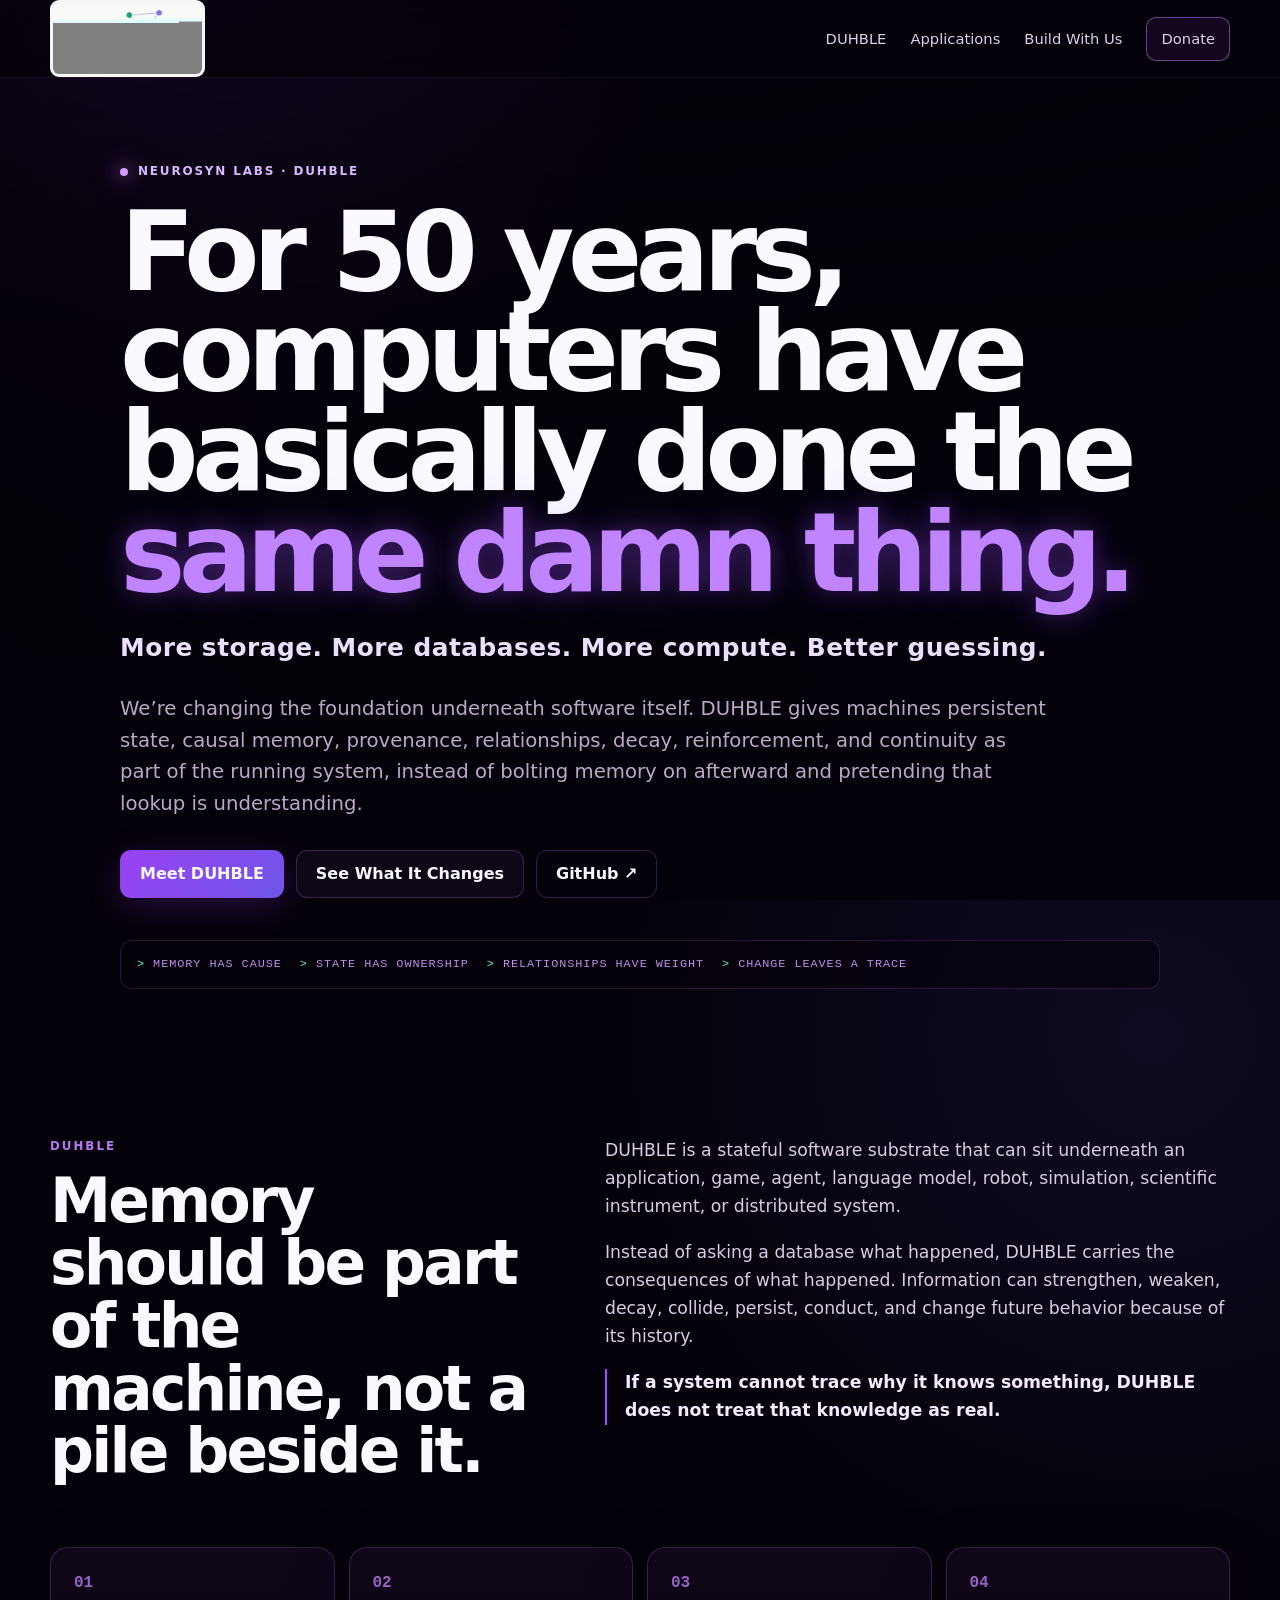
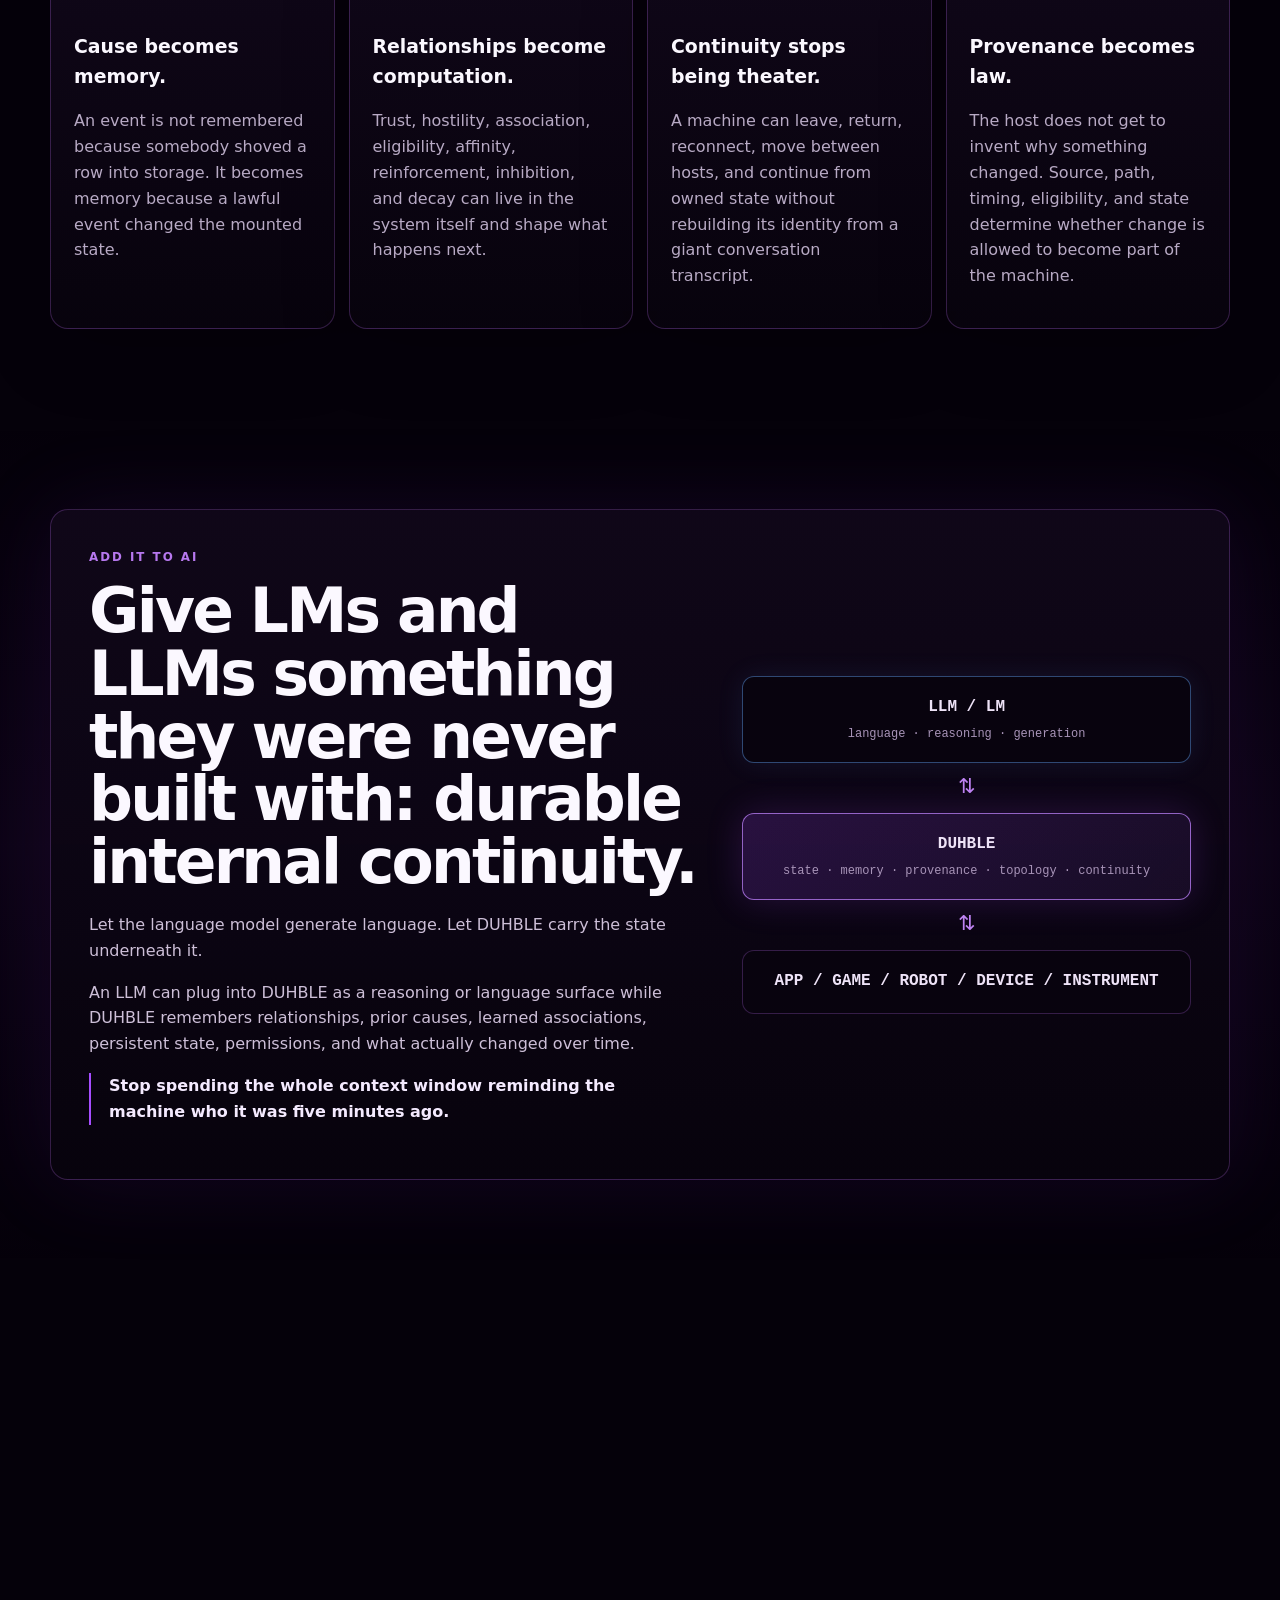
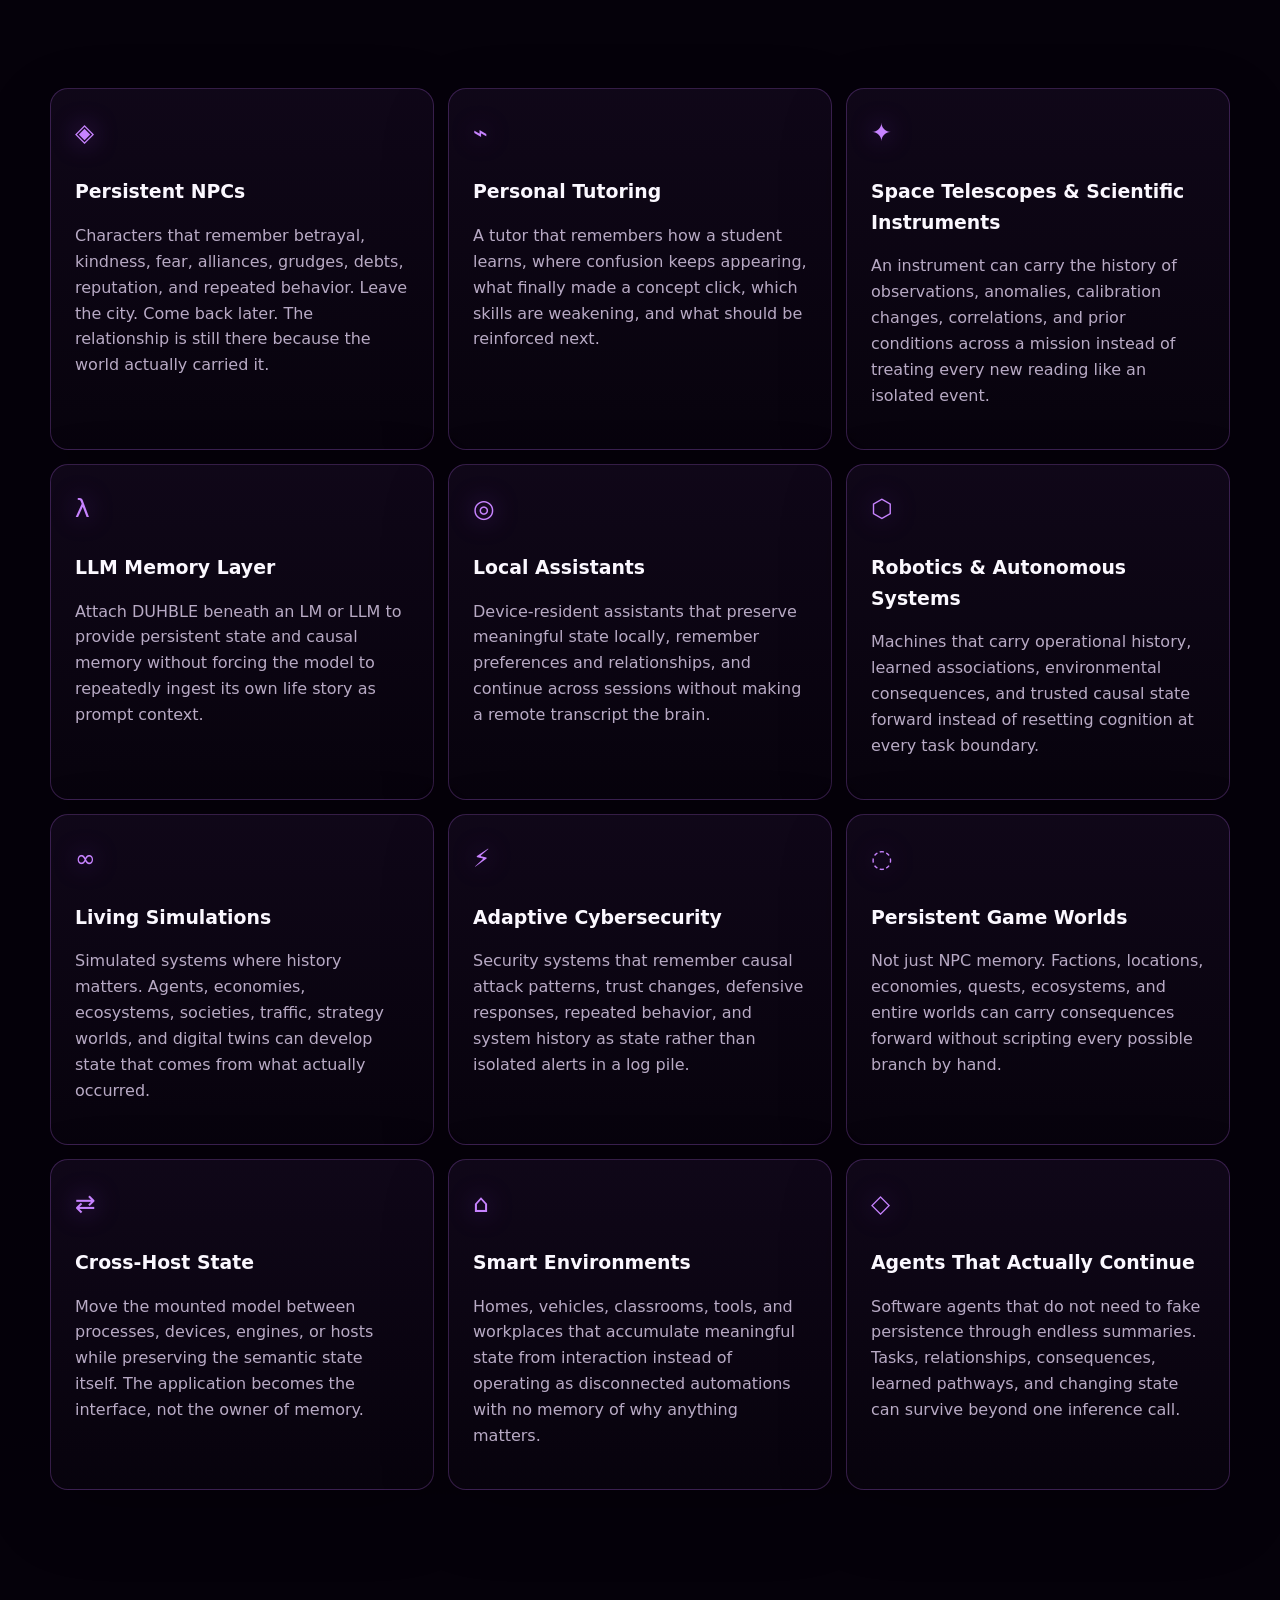
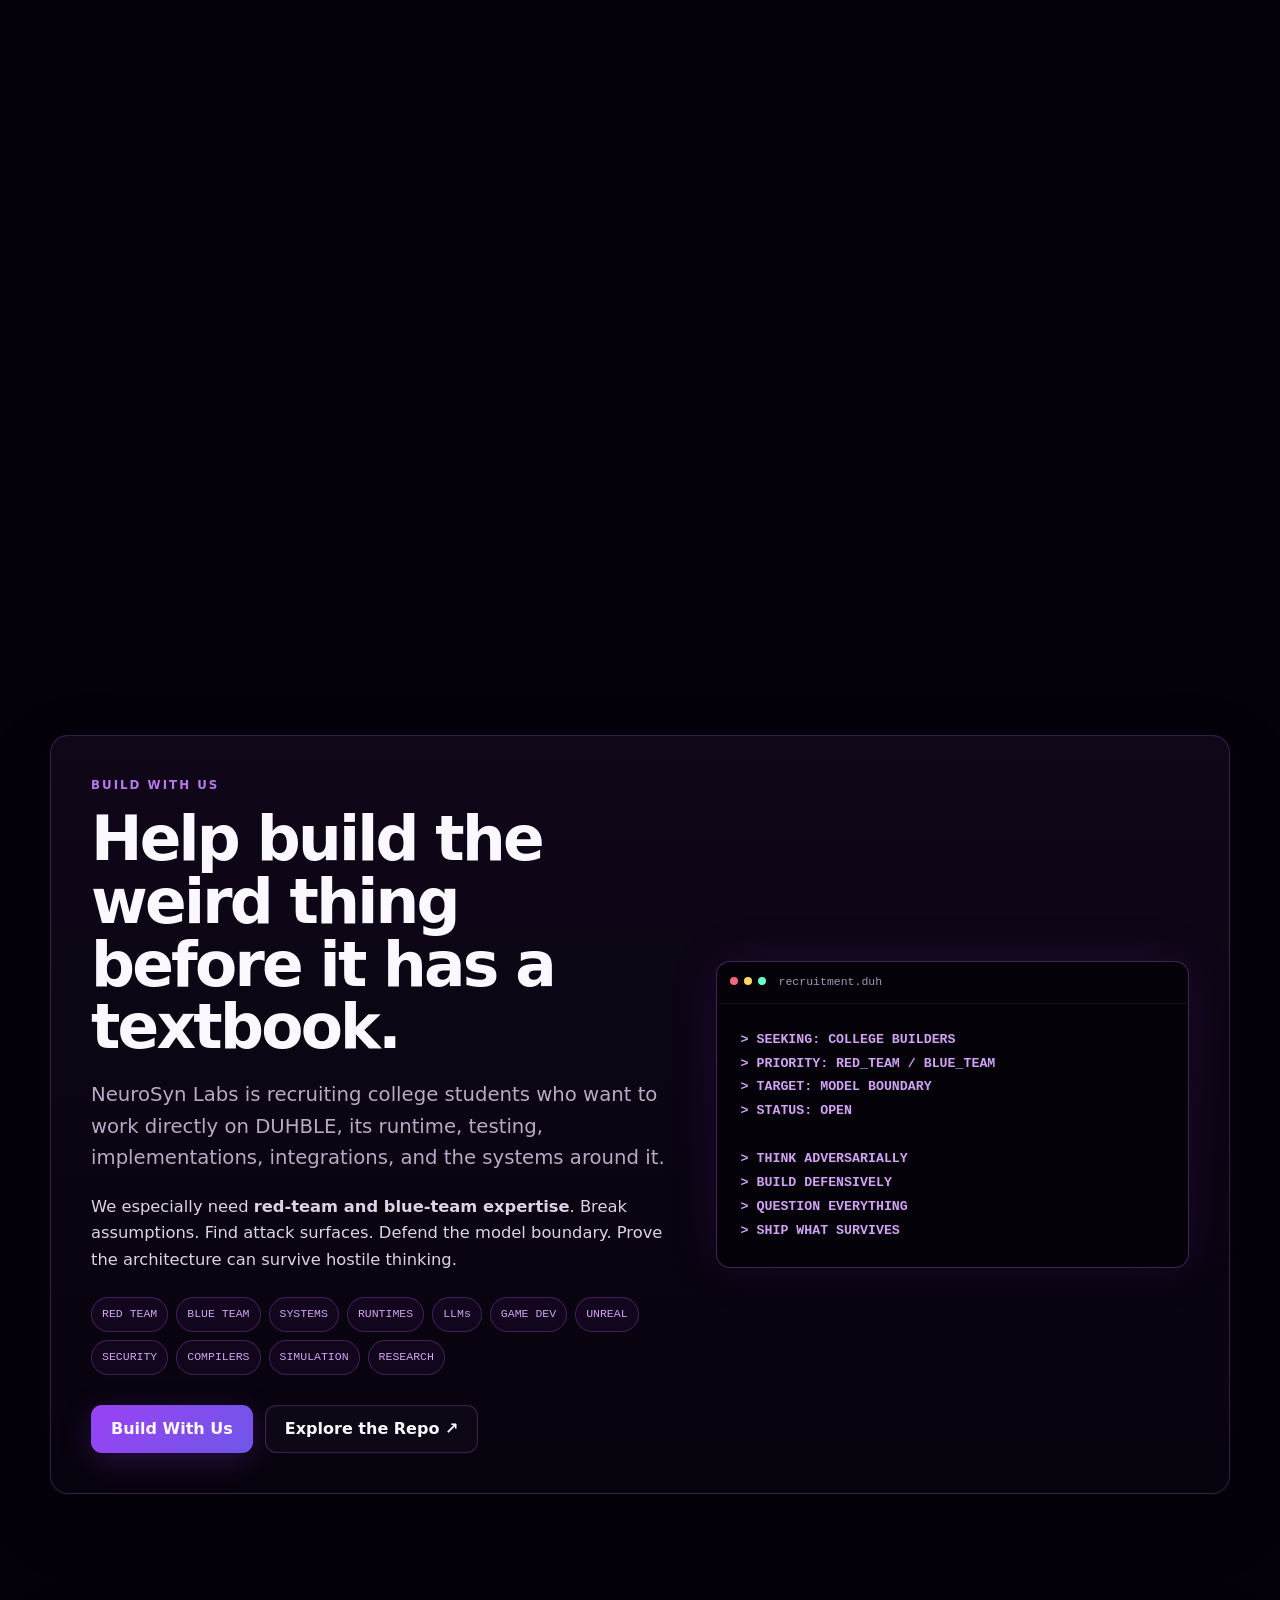
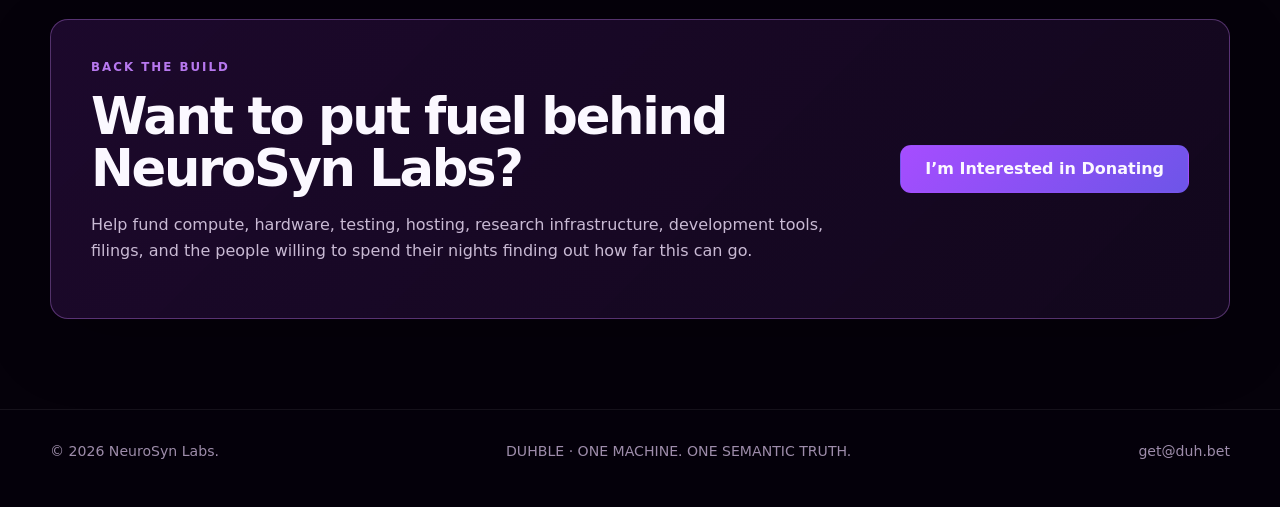
==== commit 0621e804: "Route build and donation interest to get@duh.bet" ====
--- a/docs/index.html
+++ b/docs/index.html
@@ -111,66 +111,18 @@
       </div>
 
       <div class="wrap app-grid">
-        <article class="use-card reveal">
-          <div class="use-icon">◈</div>
-          <h3>Persistent NPCs</h3>
-          <p>Characters that remember betrayal, kindness, fear, alliances, grudges, debts, reputation, and repeated behavior. Leave the city. Come back later. The relationship is still there because the world actually carried it.</p>
-        </article>
-        <article class="use-card reveal">
-          <div class="use-icon">⌁</div>
-          <h3>Personal Tutoring</h3>
-          <p>A tutor that remembers how a student learns, where confusion keeps appearing, what finally made a concept click, which skills are weakening, and what should be reinforced next.</p>
-        </article>
-        <article class="use-card reveal">
-          <div class="use-icon">✦</div>
-          <h3>Space Telescopes & Scientific Instruments</h3>
-          <p>An instrument can carry the history of observations, anomalies, calibration changes, correlations, and prior conditions across a mission instead of treating every new reading like an isolated event.</p>
-        </article>
-        <article class="use-card reveal">
-          <div class="use-icon">λ</div>
-          <h3>LLM Memory Layer</h3>
-          <p>Attach DUHBLE beneath an LM or LLM to provide persistent state and causal memory without forcing the model to repeatedly ingest its own life story as prompt context.</p>
-        </article>
-        <article class="use-card reveal">
-          <div class="use-icon">◎</div>
-          <h3>Local Assistants</h3>
-          <p>Device-resident assistants that preserve meaningful state locally, remember preferences and relationships, and continue across sessions without making a remote transcript the brain.</p>
-        </article>
-        <article class="use-card reveal">
-          <div class="use-icon">⬡</div>
-          <h3>Robotics & Autonomous Systems</h3>
-          <p>Machines that carry operational history, learned associations, environmental consequences, and trusted causal state forward instead of resetting cognition at every task boundary.</p>
-        </article>
-        <article class="use-card reveal">
-          <div class="use-icon">∞</div>
-          <h3>Living Simulations</h3>
-          <p>Simulated systems where history matters. Agents, economies, ecosystems, societies, traffic, strategy worlds, and digital twins can develop state that comes from what actually occurred.</p>
-        </article>
-        <article class="use-card reveal">
-          <div class="use-icon">⚡</div>
-          <h3>Adaptive Cybersecurity</h3>
-          <p>Security systems that remember causal attack patterns, trust changes, defensive responses, repeated behavior, and system history as state rather than isolated alerts in a log pile.</p>
-        </article>
-        <article class="use-card reveal">
-          <div class="use-icon">◌</div>
-          <h3>Persistent Game Worlds</h3>
-          <p>Not just NPC memory. Factions, locations, economies, quests, ecosystems, and entire worlds can carry consequences forward without scripting every possible branch by hand.</p>
-        </article>
-        <article class="use-card reveal">
-          <div class="use-icon">⇄</div>
-          <h3>Cross-Host State</h3>
-          <p>Move the mounted model between processes, devices, engines, or hosts while preserving the semantic state itself. The application becomes the interface, not the owner of memory.</p>
-        </article>
-        <article class="use-card reveal">
-          <div class="use-icon">⌂</div>
-          <h3>Smart Environments</h3>
-          <p>Homes, vehicles, classrooms, tools, and workplaces that accumulate meaningful state from interaction instead of operating as disconnected automations with no memory of why anything matters.</p>
-        </article>
-        <article class="use-card reveal">
-          <div class="use-icon">◇</div>
-          <h3>Agents That Actually Continue</h3>
-          <p>Software agents that do not need to fake persistence through endless summaries. Tasks, relationships, consequences, learned pathways, and changing state can survive beyond one inference call.</p>
-        </article>
+        <article class="use-card reveal"><div class="use-icon">◈</div><h3>Persistent NPCs</h3><p>Characters that remember betrayal, kindness, fear, alliances, grudges, debts, reputation, and repeated behavior. Leave the city. Come back later. The relationship is still there because the world actually carried it.</p></article>
+        <article class="use-card reveal"><div class="use-icon">⌁</div><h3>Personal Tutoring</h3><p>A tutor that remembers how a student learns, where confusion keeps appearing, what finally made a concept click, which skills are weakening, and what should be reinforced next.</p></article>
+        <article class="use-card reveal"><div class="use-icon">✦</div><h3>Space Telescopes & Scientific Instruments</h3><p>An instrument can carry the history of observations, anomalies, calibration changes, correlations, and prior conditions across a mission instead of treating every new reading like an isolated event.</p></article>
+        <article class="use-card reveal"><div class="use-icon">λ</div><h3>LLM Memory Layer</h3><p>Attach DUHBLE beneath an LM or LLM to provide persistent state and causal memory without forcing the model to repeatedly ingest its own life story as prompt context.</p></article>
+        <article class="use-card reveal"><div class="use-icon">◎</div><h3>Local Assistants</h3><p>Device-resident assistants that preserve meaningful state locally, remember preferences and relationships, and continue across sessions without making a remote transcript the brain.</p></article>
+        <article class="use-card reveal"><div class="use-icon">⬡</div><h3>Robotics & Autonomous Systems</h3><p>Machines that carry operational history, learned associations, environmental consequences, and trusted causal state forward instead of resetting cognition at every task boundary.</p></article>
+        <article class="use-card reveal"><div class="use-icon">∞</div><h3>Living Simulations</h3><p>Simulated systems where history matters. Agents, economies, ecosystems, societies, traffic, strategy worlds, and digital twins can develop state that comes from what actually occurred.</p></article>
+        <article class="use-card reveal"><div class="use-icon">⚡</div><h3>Adaptive Cybersecurity</h3><p>Security systems that remember causal attack patterns, trust changes, defensive responses, repeated behavior, and system history as state rather than isolated alerts in a log pile.</p></article>
+        <article class="use-card reveal"><div class="use-icon">◌</div><h3>Persistent Game Worlds</h3><p>Not just NPC memory. Factions, locations, economies, quests, ecosystems, and entire worlds can carry consequences forward without scripting every possible branch by hand.</p></article>
+        <article class="use-card reveal"><div class="use-icon">⇄</div><h3>Cross-Host State</h3><p>Move the mounted model between processes, devices, engines, or hosts while preserving the semantic state itself. The application becomes the interface, not the owner of memory.</p></article>
+        <article class="use-card reveal"><div class="use-icon">⌂</div><h3>Smart Environments</h3><p>Homes, vehicles, classrooms, tools, and workplaces that accumulate meaningful state from interaction instead of operating as disconnected automations with no memory of why anything matters.</p></article>
+        <article class="use-card reveal"><div class="use-icon">◇</div><h3>Agents That Actually Continue</h3><p>Software agents that do not need to fake persistence through endless summaries. Tasks, relationships, consequences, learned pathways, and changing state can survive beyond one inference call.</p></article>
       </div>
     </section>
 
@@ -190,11 +142,9 @@
           <h2>Help build the weird thing before it has a textbook.</h2>
           <p class="lede">NeuroSyn Labs is recruiting college students who want to work directly on DUHBLE, its runtime, testing, implementations, integrations, and the systems around it.</p>
           <p class="build-emphasis">We especially need <strong>red-team and blue-team expertise</strong>. Break assumptions. Find attack surfaces. Defend the model boundary. Prove the architecture can survive hostile thinking.</p>
-          <div class="skill-cloud" aria-label="Areas of interest">
-            <span>RED TEAM</span><span>BLUE TEAM</span><span>SYSTEMS</span><span>RUNTIMES</span><span>LLMs</span><span>GAME DEV</span><span>UNREAL</span><span>SECURITY</span><span>COMPILERS</span><span>SIMULATION</span><span>RESEARCH</span>
-          </div>
+          <div class="skill-cloud" aria-label="Areas of interest"><span>RED TEAM</span><span>BLUE TEAM</span><span>SYSTEMS</span><span>RUNTIMES</span><span>LLMs</span><span>GAME DEV</span><span>UNREAL</span><span>SECURITY</span><span>COMPILERS</span><span>SIMULATION</span><span>RESEARCH</span></div>
           <div class="actions">
-            <a class="btn primary" href="mailto:?subject=Build%20with%20NeuroSyn%20Labs&body=I%27m%20interested%20in%20building%20with%20NeuroSyn%20Labs.%0D%0A%0D%0AName%3A%0D%0ASchool%20%2F%20program%3A%0D%0AArea%20of%20expertise%3A%0D%0ARed%20team%20%2F%20blue%20team%20%2F%20systems%20%2F%20ML%20%2F%20game%20dev%20%2F%20other%3A%0D%0AWhat%20I%20want%20to%20help%20build%3A%0D%0A">Build With Us</a>
+            <a class="btn primary" href="mailto:get@duh.bet?subject=Build%20with%20NeuroSyn%20Labs&body=I%27m%20interested%20in%20building%20with%20NeuroSyn%20Labs.%0D%0A%0D%0AName%3A%0D%0ASchool%20%2F%20program%3A%0D%0AArea%20of%20expertise%3A%0D%0ARed%20team%20%2F%20blue%20team%20%2F%20systems%20%2F%20ML%20%2F%20game%20dev%20%2F%20other%3A%0D%0AWhat%20I%20want%20to%20help%20build%3A%0D%0A">Build With Us</a>
             <a class="btn" href="https://github.com/thekidd0329/DUHBLE" target="_blank" rel="noopener">Explore the Repo ↗</a>
           </div>
         </div>
@@ -220,7 +170,7 @@
           <h2>Want to put fuel behind NeuroSyn Labs?</h2>
           <p>Help fund compute, hardware, testing, hosting, research infrastructure, development tools, filings, and the people willing to spend their nights finding out how far this can go.</p>
         </div>
-        <a class="btn donate-btn" href="mailto:?subject=I%27m%20interested%20in%20donating%20to%20NeuroSyn%20Labs&body=Hi%20NeuroSyn%20Labs%2C%0D%0A%0D%0AI%27m%20interested%20in%20donating%20to%20support%20DUHBLE%20and%20NeuroSyn%20Labs.%0D%0A%0D%0AName%3A%0D%0ABest%20way%20to%20reach%20me%3A%0D%0AAnything%20you%27d%20like%20us%20to%20know%3A%0D%0A">I’m Interested in Donating</a>
+        <a class="btn donate-btn" href="mailto:get@duh.bet?subject=I%27m%20interested%20in%20donating%20to%20NeuroSyn%20Labs&body=Hi%20NeuroSyn%20Labs%2C%0D%0A%0D%0AI%27m%20interested%20in%20donating%20to%20support%20DUHBLE%20and%20NeuroSyn%20Labs.%0D%0A%0D%0AName%3A%0D%0ABest%20way%20to%20reach%20me%3A%0D%0AAnything%20you%27d%20like%20us%20to%20know%3A%0D%0A">I’m Interested in Donating</a>
       </div>
     </section>
   </main>
@@ -229,7 +179,7 @@
     <div class="wrap footer-row">
       <span>© 2026 NeuroSyn Labs.</span>
       <span>DUHBLE · ONE MACHINE. ONE SEMANTIC TRUTH.</span>
-      <a href="https://github.com/thekidd0329/DUHBLE" target="_blank" rel="noopener">GitHub ↗</a>
+      <a href="mailto:get@duh.bet">get@duh.bet</a>
     </div>
   </footer>
 
--- a/docs/site.css
+++ b/docs/site.css
@@ -1 +1 @@
-:root{--bg:#07080b;--panel:#10141d;--line:#232b39;--text:#f5f7fb;--muted:#aab3c3;--purple:#7b6fe5;--green:#20a67c;--max:1180px}*{box-sizing:border-box}html{scroll-behavior:smooth}body{margin:0;font-family:Inter,system-ui,-apple-system,BlinkMacSystemFont,"Segoe UI",sans-serif;background:radial-gradient(circle at 15% 0,rgba(123,111,229,.13),transparent 30rem),radial-gradient(circle at 90% 10%,rgba(32,166,124,.08),transparent 30rem),var(--bg);color:var(--text);line-height:1.6}a{color:inherit;text-decoration:none}img{max-width:100%;display:block}.wrap{width:min(calc(100% - 34px),var(--max));margin:auto}header{position:sticky;top:0;z-index:20;background:rgba(7,8,11,.86);backdrop-filter:blur(18px);border-bottom:1px solid rgba(255,255,255,.07)}.nav{min-height:76px;display:flex;align-items:center;justify-content:space-between;gap:24px}.brand img{width:155px;background:#f7f7f5;border-radius:8px}.navlinks{display:flex;gap:22px;align-items:center;color:#ccd2dc;font-size:.94rem}.navlinks a:hover{color:white}.nav-cta{padding:9px 14px;border:1px solid rgba(123,111,229,.55);border-radius:10px}.hero,.pagehero{padding:86px 0 68px}.hero-grid{display:grid;grid-template-columns:1.05fr .95fr;gap:58px;align-items:center}.eyebrow{display:inline-flex;align-items:center;gap:9px;color:#beb7ff;font-size:.76rem;font-weight:800;letter-spacing:.13em;text-transform:uppercase}.dot{width:8px;height:8px;border-radius:50%;background:var(--green);box-shadow:0 0 18px var(--green)}h1{font-size:clamp(3rem,7vw,6.3rem);line-height:.95;letter-spacing:-.055em;margin:18px 0 24px}h2{font-size:clamp(2rem,4vw,3.2rem);line-height:1.05;letter-spacing:-.035em;margin:0 0 18px}h3{margin:0 0 8px;font-size:1.14rem}.lede,.sectionhead p,.card p,.step p{color:var(--muted)}.lede{font-size:clamp(1.05rem,2vw,1.22rem);max-width:760px}.accent{color:#a89fff}.actions{display:flex;gap:12px;flex-wrap:wrap;margin-top:30px}.btn{display:inline-flex;align-items:center;justify-content:center;min-height:46px;padding:0 18px;border-radius:11px;border:1px solid var(--line);background:#111722;font-weight:800}.btn.primary{background:linear-gradient(135deg,var(--purple),#5c54c6);border-color:transparent}.hero-card,.card,.notice,.step,.contact-link{background:linear-gradient(180deg,rgba(17,22,32,.94),rgba(10,13,19,.94));border:1px solid var(--line);border-radius:18px}.hero-card{padding:26px}.hero-logo{background:#f7f7f5;border-radius:16px;padding:22px}.mini-grid{display:grid;grid-template-columns:1fr 1fr;gap:12px;margin-top:14px}.mini{background:#0a0d13;border:1px solid var(--line);border-radius:13px;padding:15px}.mini strong,.mini span{display:block}.mini span{font-size:.88rem;color:var(--muted)}section{padding:70px 0}.sectionhead{max-width:760px;margin-bottom:32px}.kicker{color:#8f98aa;font-size:.76rem;font-weight:800;letter-spacing:.13em;text-transform:uppercase}.grid3,.grid2{display:grid;gap:18px}.grid3{grid-template-columns:repeat(3,1fr)}.grid2{grid-template-columns:repeat(2,1fr)}.card{padding:23px}.notice{padding:24px;background:linear-gradient(135deg,rgba(123,111,229,.1),rgba(32,166,124,.05))}.status{display:inline-flex;gap:8px;align-items:center;color:#87e6c4;font-size:.83rem;font-weight:800}.timeline{display:grid;gap:14px}.step{padding:20px;display:grid;grid-template-columns:62px 1fr;gap:18px}.num{font-size:1.35rem;color:#9289ff;font-weight:900}.contact-grid{display:grid;grid-template-columns:1fr 1fr;gap:18px}.contact-link{display:flex;justify-content:space-between;align-items:center;padding:18px 20px}.contact-link small{display:block;color:var(--muted)}footer{border-top:1px solid rgba(255,255,255,.07);padding:28px 0 42px;color:#8f98aa;font-size:.9rem}.footer-row{display:flex;justify-content:space-between;gap:24px;flex-wrap:wrap}@media(max-width:820px){.navlinks{display:none}.brand img{width:140px}.hero,.pagehero{padding-top:56px}.hero-grid,.grid3,.grid2,.contact-grid{grid-template-columns:1fr}.mini-grid{grid-template-columns:1fr 1fr}}+:root{--bg:#05010a;--panel:#0d0713;--panel2:#14091f;--line:rgba(195,112,255,.24);--line2:rgba(205,132,255,.48);--text:#fbf8ff;--muted:#b8aac5;--purple:#a64dff;--purple2:#d29cff;--violet:#755cff;--green:#69ffc8;--red:#ff6378;--blue:#64a8ff;--max:1180px}*{box-sizing:border-box}html{scroll-behavior:smooth}body{margin:0;font-family:Inter,ui-sans-serif,system-ui,-apple-system,BlinkMacSystemFont,"Segoe UI",sans-serif;background:radial-gradient(circle at 15% 0,rgba(166,77,255,.15),transparent 30rem),radial-gradient(circle at 90% 15%,rgba(117,92,255,.10),transparent 34rem),var(--bg);color:var(--text);line-height:1.62;overflow-x:hidden}a{color:inherit;text-decoration:none}img{max-width:100%;display:block}.wrap{width:min(calc(100% - 36px),var(--max));margin:auto}#matrix{position:fixed;inset:0;z-index:-3;width:100%;height:100%;opacity:.46;pointer-events:none}.matrix-fade{position:fixed;inset:0;z-index:-2;pointer-events:none;background:linear-gradient(180deg,rgba(5,1,10,.10),rgba(5,1,10,.74) 34%,rgba(5,1,10,.94) 100%),radial-gradient(circle at 50% 5%,transparent 0,rgba(5,1,10,.25) 50%,rgba(5,1,10,.7) 100%)}header,.site-header{position:sticky;top:0;z-index:30;background:rgba(5,1,10,.73);backdrop-filter:blur(18px);border-bottom:1px solid rgba(255,255,255,.06)}.nav{min-height:74px;display:flex;align-items:center;justify-content:space-between;gap:24px}.brand img{width:155px;background:#f7f7f5;border-radius:9px;padding:3px}.navlinks{display:flex;gap:24px;align-items:center;color:#dccfe8;font-size:.92rem}.navlinks a{transition:.2s ease}.navlinks a:hover{color:#fff;text-shadow:0 0 18px rgba(184,103,255,.8)}.nav-cta{padding:9px 14px;border:1px solid var(--line2);border-radius:10px;background:rgba(166,77,255,.09)}section{position:relative}.hero,.pagehero{padding:88px 0 72px}.mega-hero{min-height:calc(100vh - 74px);display:grid;align-items:center;padding:80px 0 58px}.hero-shell{max-width:1040px}.eyebrow{display:inline-flex;align-items:center;gap:10px;color:#d7b7ff;font-size:.75rem;font-weight:900;letter-spacing:.15em;text-transform:uppercase}.dot,.pulse-dot{width:8px;height:8px;border-radius:50%;background:var(--purple2);box-shadow:0 0 18px var(--purple2),0 0 34px var(--purple);animation:pulse 1.8s ease-in-out infinite}@keyframes pulse{50%{transform:scale(1.35);opacity:.65}}h1{font-size:clamp(3.25rem,8.6vw,7.65rem);line-height:.91;letter-spacing:-.062em;margin:18px 0 25px;max-width:1080px}h2{font-size:clamp(2rem,4.8vw,4.25rem);line-height:1.02;letter-spacing:-.045em;margin:0 0 18px}h3{margin:0 0 10px;font-size:1.18rem}.accent{color:#c184ff}.glow-word{text-shadow:0 0 24px rgba(166,77,255,.35),0 0 60px rgba(117,92,255,.20)}.lede,.sectionhead p,.card p,.step p,.glass-card p,.use-card p{color:var(--muted)}.lede{font-size:clamp(1.05rem,2vw,1.23rem);max-width:790px}.hero-hit{font-size:clamp(1.15rem,2.2vw,1.55rem);font-weight:850;letter-spacing:.02em;color:#eadffd}.hero-lede{max-width:930px}.actions{display:flex;gap:12px;flex-wrap:wrap;margin-top:30px}.btn{display:inline-flex;align-items:center;justify-content:center;min-height:48px;padding:0 19px;border-radius:11px;border:1px solid var(--line);background:rgba(17,10,25,.78);font-weight:900;transition:.2s ease;box-shadow:inset 0 0 0 1px rgba(255,255,255,.015)}.btn:hover{transform:translateY(-2px);border-color:var(--line2);box-shadow:0 10px 34px rgba(111,42,176,.20)}.btn.primary{background:linear-gradient(135deg,#9a42f4,#6e56e8);border-color:transparent;box-shadow:0 8px 32px rgba(153,66,244,.22)}.btn.ghost{background:transparent}.terminal-strip{margin-top:42px;padding:14px 16px;display:flex;gap:18px;flex-wrap:wrap;border:1px solid rgba(195,112,255,.19);border-radius:12px;background:rgba(7,2,12,.68);font-family:ui-monospace,SFMono-Regular,Menlo,Consolas,monospace;font-size:.74rem;letter-spacing:.08em;color:#be8ee9}.terminal-strip span:before{content:"> ";color:var(--green)}.section-space{padding:90px 0}.split{display:grid;grid-template-columns:.88fr 1.12fr;gap:64px;align-items:start}.big-copy{font-size:1.08rem;color:#d8cde1}.big-copy p{margin-top:0;margin-bottom:18px}.manifesto-line{color:#f4eaff!important;font-weight:850;border-left:2px solid var(--purple);padding-left:18px}.kicker{color:#b778ef;font-size:.74rem;font-weight:900;letter-spacing:.17em;text-transform:uppercase;margin-bottom:13px}.principle-grid{display:grid;grid-template-columns:repeat(4,1fr);gap:14px;margin-top:46px}.glass-card,.use-card,.feature-panel,.build-panel,.donate-panel,.hero-card,.card,.notice,.step,.contact-link{background:linear-gradient(180deg,rgba(18,8,27,.86),rgba(8,3,13,.90));border:1px solid var(--line);border-radius:18px;box-shadow:0 24px 70px rgba(0,0,0,.18)}.glass-card{padding:23px;min-height:235px}.card-index{display:block;margin-bottom:34px;color:#9864c3;font-family:ui-monospace,SFMono-Regular,Menlo,Consolas,monospace;font-weight:900}.llm-section{background:linear-gradient(180deg,transparent,rgba(115,44,169,.07),transparent)}.feature-panel{padding:38px;display:grid;grid-template-columns:1.15fr .85fr;gap:46px;align-items:center;box-shadow:0 0 90px rgba(116,48,178,.12)}.feature-copy p{color:#cdbfd8}.stack-diagram{display:grid;justify-items:stretch;gap:8px;font-family:ui-monospace,SFMono-Regular,Menlo,Consolas,monospace}.stack-box{padding:18px;border:1px solid var(--line);border-radius:12px;background:#08030e;text-align:center;font-weight:900;color:#eee3f7}.stack-box div{font-size:.75rem;font-weight:500;color:#a894b8;margin-top:4px}.stack-box.top-box{border-color:rgba(100,168,255,.42);box-shadow:0 0 28px rgba(100,168,255,.09)}.stack-box.core-box{border-color:rgba(193,132,255,.72);background:linear-gradient(135deg,rgba(156,66,244,.20),rgba(82,47,131,.18));box-shadow:0 0 36px rgba(166,77,255,.18)}.stack-arrow{text-align:center;color:#be83f2;font-size:1.3rem}.sectionhead{max-width:850px;margin-bottom:34px}.sectionhead p{font-size:1.08rem}.app-grid{display:grid;grid-template-columns:repeat(3,1fr);gap:14px}.use-card{padding:24px;min-height:245px;transition:.25s ease}.use-card:hover{transform:translateY(-4px);border-color:rgba(201,128,255,.48);box-shadow:0 20px 54px rgba(90,23,140,.18)}.use-icon{font-size:1.55rem;color:#c783ff;margin-bottom:23px;text-shadow:0 0 24px rgba(166,77,255,.55)}.statement-section{text-align:center;padding-top:120px;padding-bottom:120px}.statement{max-width:1040px}.statement h2{margin-bottom:4px}.giant-line{font-size:clamp(2.8rem,7vw,6.6rem)}.statement p{max-width:760px;margin:25px auto 0;color:#c9bad4;font-size:1.08rem}.build-panel{padding:40px;display:grid;grid-template-columns:1.1fr .9fr;gap:46px;align-items:center}.build-emphasis{font-size:1.02rem;color:#ded2e7}.skill-cloud{display:flex;gap:8px;flex-wrap:wrap;margin-top:24px}.skill-cloud span{padding:7px 10px;border:1px solid rgba(194,113,255,.25);border-radius:999px;background:rgba(130,46,196,.08);font-family:ui-monospace,SFMono-Regular,Menlo,Consolas,monospace;font-size:.72rem;color:#cda4ef}.recruit-terminal{border:1px solid rgba(195,112,255,.31);border-radius:14px;background:#050108;overflow:hidden;box-shadow:0 0 50px rgba(127,39,190,.14)}.terminal-title{padding:11px 13px;border-bottom:1px solid rgba(255,255,255,.06);color:#a895b7;font-family:ui-monospace,SFMono-Regular,Menlo,Consolas,monospace;font-size:.72rem}.terminal-title span{display:inline-block;width:8px;height:8px;border-radius:50%;margin-right:6px;background:#74468e}.terminal-title span:first-child{background:var(--red)}.terminal-title span:nth-child(2){background:#ffd66b}.terminal-title span:nth-child(3){background:var(--green)}.recruit-terminal pre{margin:0;padding:24px;color:#cfa2f4;white-space:pre-wrap;font:600 .83rem/1.8 ui-monospace,SFMono-Regular,Menlo,Consolas,monospace}.donate-section{padding-top:35px}.donate-panel{padding:38px 40px;display:grid;grid-template-columns:1fr auto;gap:36px;align-items:center;background:linear-gradient(135deg,rgba(113,39,166,.22),rgba(20,8,31,.89));border-color:rgba(205,132,255,.34)}.donate-panel h2{font-size:clamp(2rem,4vw,3.45rem)}.donate-panel p{color:#c9bad4;max-width:760px}.donate-btn{background:linear-gradient(135deg,#a64dff,#6d55e8);border-color:transparent;padding:0 24px;white-space:nowrap}.reveal{opacity:0;transform:translateY(22px);transition:opacity .65s ease,transform .65s ease}.reveal.visible{opacity:1;transform:none}.hero-grid{display:grid;grid-template-columns:1.05fr .95fr;gap:58px;align-items:center}.hero-card{padding:26px}.hero-logo{background:#f7f7f5;border-radius:16px;padding:22px}.mini-grid{display:grid;grid-template-columns:1fr 1fr;gap:12px;margin-top:14px}.mini{background:#0a0d13;border:1px solid var(--line);border-radius:13px;padding:15px}.mini strong,.mini span{display:block}.mini span{font-size:.88rem;color:var(--muted)}.grid3,.grid2{display:grid;gap:18px}.grid3{grid-template-columns:repeat(3,1fr)}.grid2{grid-template-columns:repeat(2,1fr)}.card{padding:23px}.notice{padding:24px;background:linear-gradient(135deg,rgba(123,111,229,.1),rgba(32,166,124,.05))}.status{display:inline-flex;gap:8px;align-items:center;color:#87e6c4;font-size:.83rem;font-weight:800}.timeline{display:grid;gap:14px}.step{padding:20px;display:grid;grid-template-columns:62px 1fr;gap:18px}.num{font-size:1.35rem;color:#9289ff;font-weight:900}.contact-grid{display:grid;grid-template-columns:1fr 1fr;gap:18px}.contact-link{display:flex;justify-content:space-between;align-items:center;padding:18px 20px}.contact-link small{display:block;color:var(--muted)}footer{border-top:1px solid rgba(255,255,255,.07);padding:30px 0 44px;color:#9e8cab;font-size:.88rem;background:rgba(5,1,10,.5)}.footer-row{display:flex;justify-content:space-between;gap:22px;flex-wrap:wrap}.footer-row a:hover{color:#d6a5ff}@media(max-width:980px){.principle-grid{grid-template-columns:repeat(2,1fr)}.app-grid{grid-template-columns:repeat(2,1fr)}.split,.feature-panel,.build-panel{grid-template-columns:1fr}.recruit-terminal{max-width:640px}}@media(max-width:760px){.navlinks{display:none}.brand img{width:140px}.hero,.pagehero{padding-top:58px}.mega-hero{min-height:auto;padding-top:72px}.section-space{padding:68px 0}.app-grid,.principle-grid,.grid3,.grid2,.contact-grid,.donate-panel{grid-template-columns:1fr}.glass-card,.use-card{min-height:auto}.feature-panel,.build-panel,.donate-panel{padding:26px}.donate-btn{white-space:normal}.terminal-strip{gap:10px}.statement-section{padding-top:86px;padding-bottom:86px}}@media(prefers-reduced-motion:reduce){html{scroll-behavior:auto}.pulse-dot{animation:none}.reveal{opacity:1;transform:none;transition:none}.btn,.use-card{transition:none}}
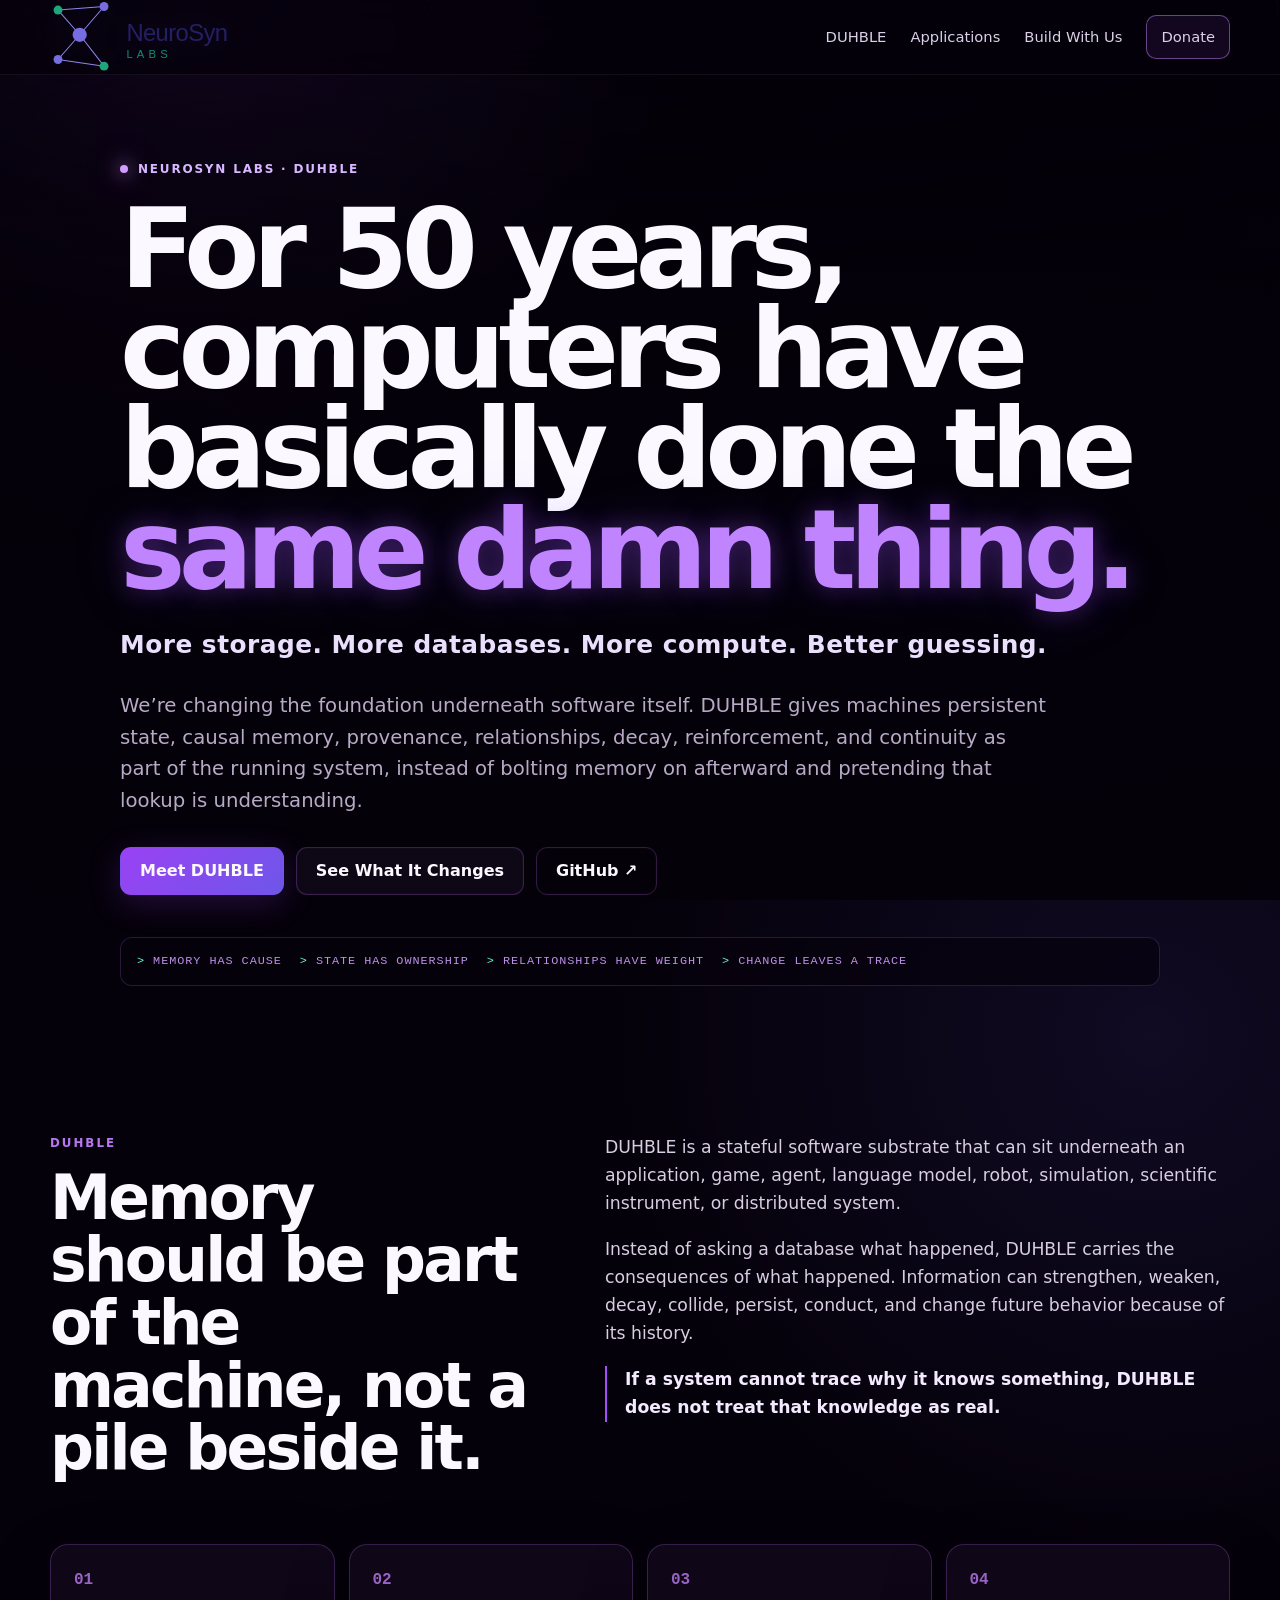
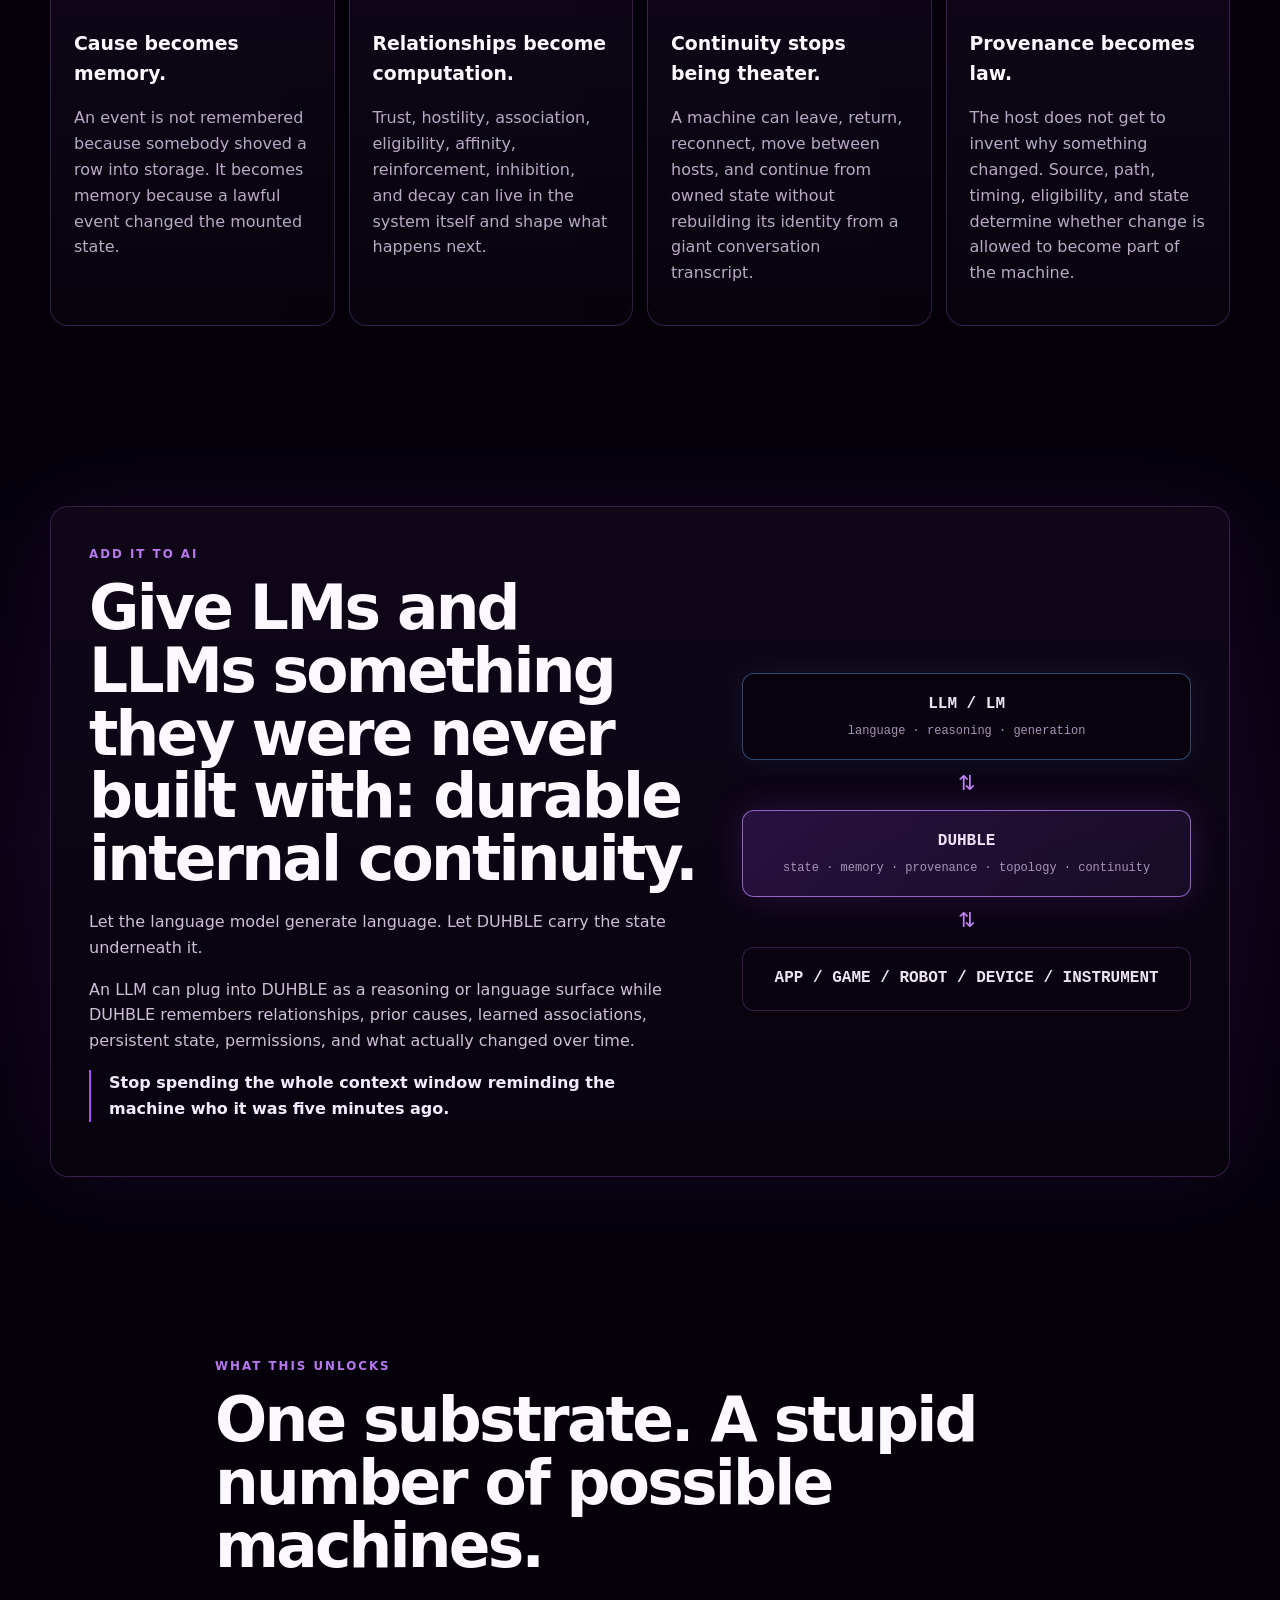
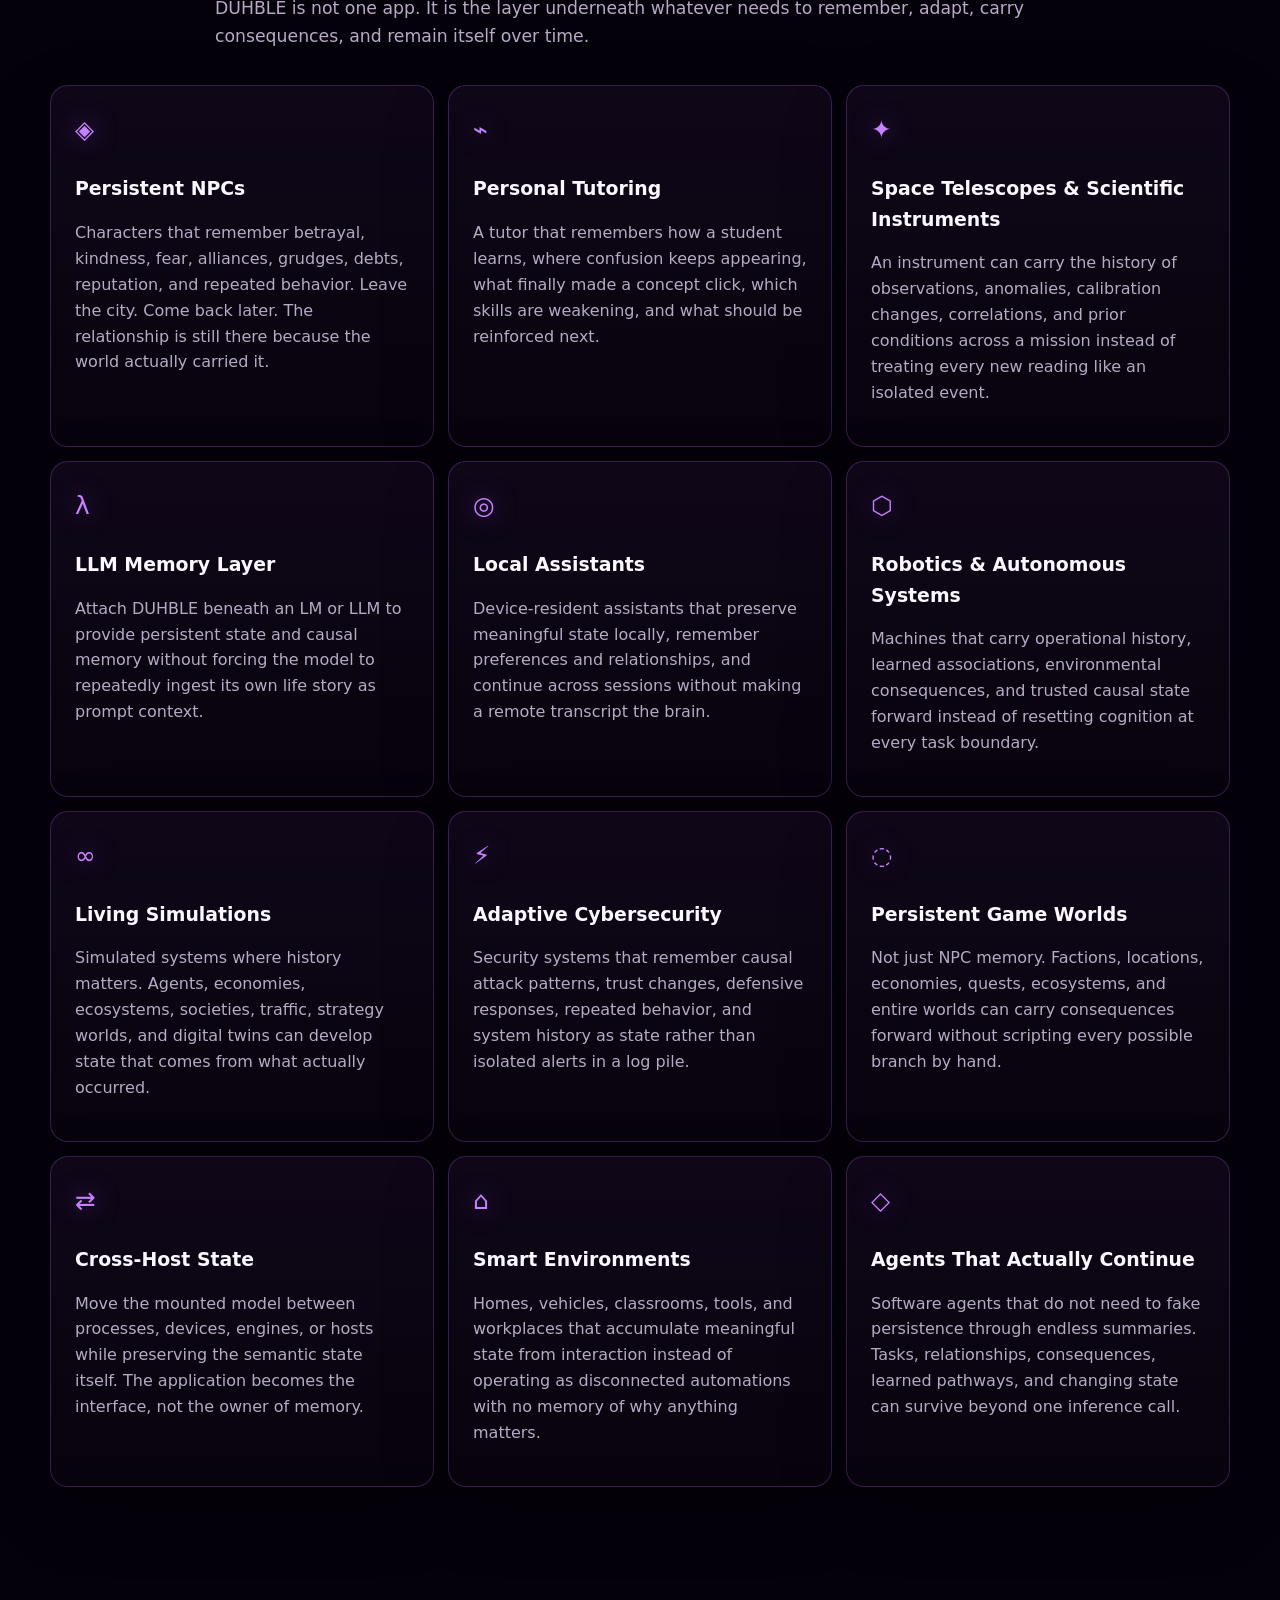
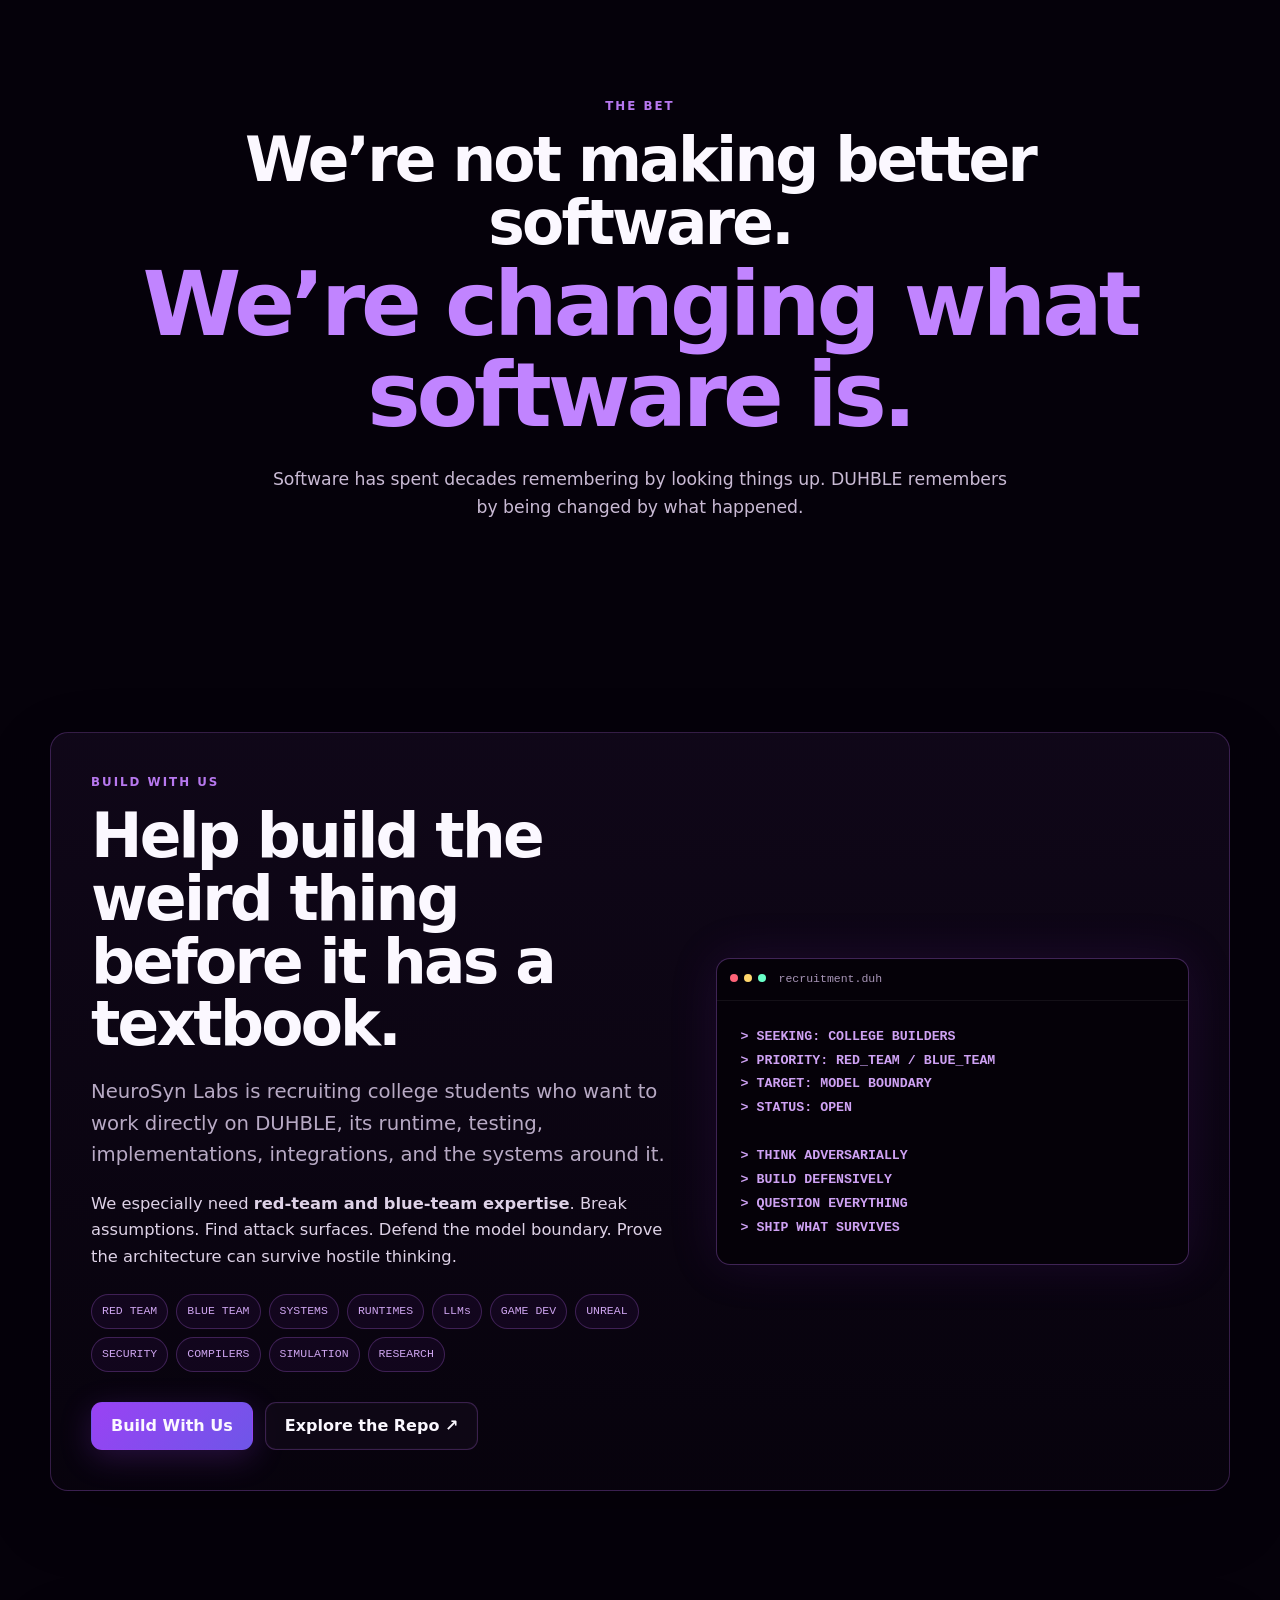
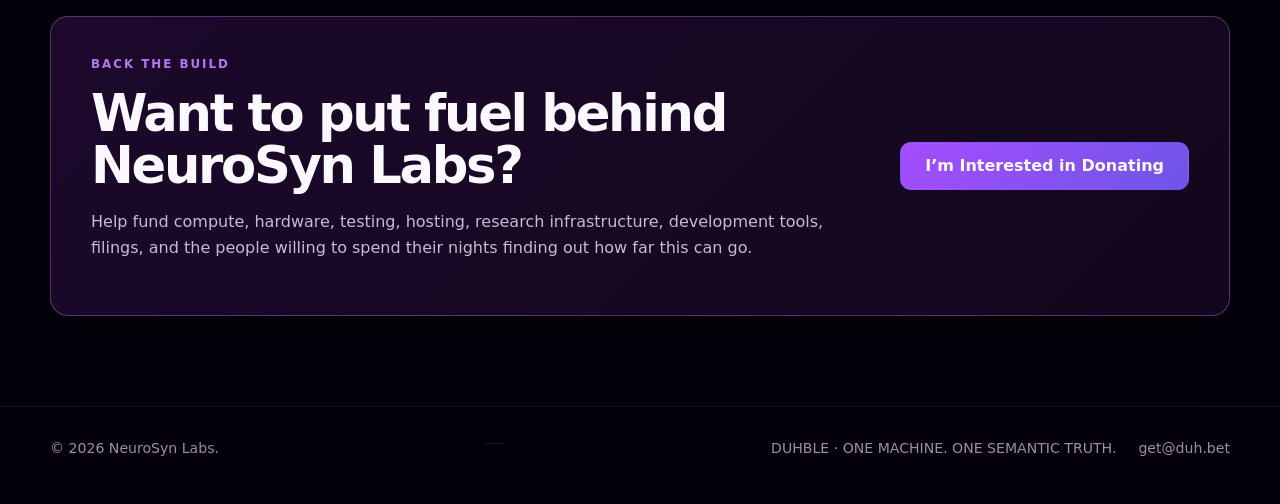
==== commit 6a3ca5d6: "Add horizontal rule to footer in index.html Important patent information" ====
--- a/docs/index.html
+++ b/docs/index.html
@@ -178,6 +178,7 @@
   <footer>
     <div class="wrap footer-row">
       <span>© 2026 NeuroSyn Labs.</span>
+      <hr style="border: none; border-top: 1px solid rgba(255, 255, 255, 0.08); margin: 6px auto; width: 20px;">
       <span>DUHBLE · ONE MACHINE. ONE SEMANTIC TRUTH.</span>
       <a href="mailto:get@duh.bet">get@duh.bet</a>
     </div>
@@ -246,4 +247,4 @@
     })();
   </script>
 </body>
-</html>+</html>
--- a/docs/site.css
+++ b/docs/site.css
@@ -1 +1 @@
-:root{--bg:#05010a;--panel:#0d0713;--panel2:#14091f;--line:rgba(195,112,255,.24);--line2:rgba(205,132,255,.48);--text:#fbf8ff;--muted:#b8aac5;--purple:#a64dff;--purple2:#d29cff;--violet:#755cff;--green:#69ffc8;--red:#ff6378;--blue:#64a8ff;--max:1180px}*{box-sizing:border-box}html{scroll-behavior:smooth}body{margin:0;font-family:Inter,ui-sans-serif,system-ui,-apple-system,BlinkMacSystemFont,"Segoe UI",sans-serif;background:radial-gradient(circle at 15% 0,rgba(166,77,255,.15),transparent 30rem),radial-gradient(circle at 90% 15%,rgba(117,92,255,.10),transparent 34rem),var(--bg);color:var(--text);line-height:1.62;overflow-x:hidden}a{color:inherit;text-decoration:none}img{max-width:100%;display:block}.wrap{width:min(calc(100% - 36px),var(--max));margin:auto}#matrix{position:fixed;inset:0;z-index:-3;width:100%;height:100%;opacity:.46;pointer-events:none}.matrix-fade{position:fixed;inset:0;z-index:-2;pointer-events:none;background:linear-gradient(180deg,rgba(5,1,10,.10),rgba(5,1,10,.74) 34%,rgba(5,1,10,.94) 100%),radial-gradient(circle at 50% 5%,transparent 0,rgba(5,1,10,.25) 50%,rgba(5,1,10,.7) 100%)}header,.site-header{position:sticky;top:0;z-index:30;background:rgba(5,1,10,.73);backdrop-filter:blur(18px);border-bottom:1px solid rgba(255,255,255,.06)}.nav{min-height:74px;display:flex;align-items:center;justify-content:space-between;gap:24px}.brand img{width:155px;background:#f7f7f5;border-radius:9px;padding:3px}.navlinks{display:flex;gap:24px;align-items:center;color:#dccfe8;font-size:.92rem}.navlinks a{transition:.2s ease}.navlinks a:hover{color:#fff;text-shadow:0 0 18px rgba(184,103,255,.8)}.nav-cta{padding:9px 14px;border:1px solid var(--line2);border-radius:10px;background:rgba(166,77,255,.09)}section{position:relative}.hero,.pagehero{padding:88px 0 72px}.mega-hero{min-height:calc(100vh - 74px);display:grid;align-items:center;padding:80px 0 58px}.hero-shell{max-width:1040px}.eyebrow{display:inline-flex;align-items:center;gap:10px;color:#d7b7ff;font-size:.75rem;font-weight:900;letter-spacing:.15em;text-transform:uppercase}.dot,.pulse-dot{width:8px;height:8px;border-radius:50%;background:var(--purple2);box-shadow:0 0 18px var(--purple2),0 0 34px var(--purple);animation:pulse 1.8s ease-in-out infinite}@keyframes pulse{50%{transform:scale(1.35);opacity:.65}}h1{font-size:clamp(3.25rem,8.6vw,7.65rem);line-height:.91;letter-spacing:-.062em;margin:18px 0 25px;max-width:1080px}h2{font-size:clamp(2rem,4.8vw,4.25rem);line-height:1.02;letter-spacing:-.045em;margin:0 0 18px}h3{margin:0 0 10px;font-size:1.18rem}.accent{color:#c184ff}.glow-word{text-shadow:0 0 24px rgba(166,77,255,.35),0 0 60px rgba(117,92,255,.20)}.lede,.sectionhead p,.card p,.step p,.glass-card p,.use-card p{color:var(--muted)}.lede{font-size:clamp(1.05rem,2vw,1.23rem);max-width:790px}.hero-hit{font-size:clamp(1.15rem,2.2vw,1.55rem);font-weight:850;letter-spacing:.02em;color:#eadffd}.hero-lede{max-width:930px}.actions{display:flex;gap:12px;flex-wrap:wrap;margin-top:30px}.btn{display:inline-flex;align-items:center;justify-content:center;min-height:48px;padding:0 19px;border-radius:11px;border:1px solid var(--line);background:rgba(17,10,25,.78);font-weight:900;transition:.2s ease;box-shadow:inset 0 0 0 1px rgba(255,255,255,.015)}.btn:hover{transform:translateY(-2px);border-color:var(--line2);box-shadow:0 10px 34px rgba(111,42,176,.20)}.btn.primary{background:linear-gradient(135deg,#9a42f4,#6e56e8);border-color:transparent;box-shadow:0 8px 32px rgba(153,66,244,.22)}.btn.ghost{background:transparent}.terminal-strip{margin-top:42px;padding:14px 16px;display:flex;gap:18px;flex-wrap:wrap;border:1px solid rgba(195,112,255,.19);border-radius:12px;background:rgba(7,2,12,.68);font-family:ui-monospace,SFMono-Regular,Menlo,Consolas,monospace;font-size:.74rem;letter-spacing:.08em;color:#be8ee9}.terminal-strip span:before{content:"> ";color:var(--green)}.section-space{padding:90px 0}.split{display:grid;grid-template-columns:.88fr 1.12fr;gap:64px;align-items:start}.big-copy{font-size:1.08rem;color:#d8cde1}.big-copy p{margin-top:0;margin-bottom:18px}.manifesto-line{color:#f4eaff!important;font-weight:850;border-left:2px solid var(--purple);padding-left:18px}.kicker{color:#b778ef;font-size:.74rem;font-weight:900;letter-spacing:.17em;text-transform:uppercase;margin-bottom:13px}.principle-grid{display:grid;grid-template-columns:repeat(4,1fr);gap:14px;margin-top:46px}.glass-card,.use-card,.feature-panel,.build-panel,.donate-panel,.hero-card,.card,.notice,.step,.contact-link{background:linear-gradient(180deg,rgba(18,8,27,.86),rgba(8,3,13,.90));border:1px solid var(--line);border-radius:18px;box-shadow:0 24px 70px rgba(0,0,0,.18)}.glass-card{padding:23px;min-height:235px}.card-index{display:block;margin-bottom:34px;color:#9864c3;font-family:ui-monospace,SFMono-Regular,Menlo,Consolas,monospace;font-weight:900}.llm-section{background:linear-gradient(180deg,transparent,rgba(115,44,169,.07),transparent)}.feature-panel{padding:38px;display:grid;grid-template-columns:1.15fr .85fr;gap:46px;align-items:center;box-shadow:0 0 90px rgba(116,48,178,.12)}.feature-copy p{color:#cdbfd8}.stack-diagram{display:grid;justify-items:stretch;gap:8px;font-family:ui-monospace,SFMono-Regular,Menlo,Consolas,monospace}.stack-box{padding:18px;border:1px solid var(--line);border-radius:12px;background:#08030e;text-align:center;font-weight:900;color:#eee3f7}.stack-box div{font-size:.75rem;font-weight:500;color:#a894b8;margin-top:4px}.stack-box.top-box{border-color:rgba(100,168,255,.42);box-shadow:0 0 28px rgba(100,168,255,.09)}.stack-box.core-box{border-color:rgba(193,132,255,.72);background:linear-gradient(135deg,rgba(156,66,244,.20),rgba(82,47,131,.18));box-shadow:0 0 36px rgba(166,77,255,.18)}.stack-arrow{text-align:center;color:#be83f2;font-size:1.3rem}.sectionhead{max-width:850px;margin-bottom:34px}.sectionhead p{font-size:1.08rem}.app-grid{display:grid;grid-template-columns:repeat(3,1fr);gap:14px}.use-card{padding:24px;min-height:245px;transition:.25s ease}.use-card:hover{transform:translateY(-4px);border-color:rgba(201,128,255,.48);box-shadow:0 20px 54px rgba(90,23,140,.18)}.use-icon{font-size:1.55rem;color:#c783ff;margin-bottom:23px;text-shadow:0 0 24px rgba(166,77,255,.55)}.statement-section{text-align:center;padding-top:120px;padding-bottom:120px}.statement{max-width:1040px}.statement h2{margin-bottom:4px}.giant-line{font-size:clamp(2.8rem,7vw,6.6rem)}.statement p{max-width:760px;margin:25px auto 0;color:#c9bad4;font-size:1.08rem}.build-panel{padding:40px;display:grid;grid-template-columns:1.1fr .9fr;gap:46px;align-items:center}.build-emphasis{font-size:1.02rem;color:#ded2e7}.skill-cloud{display:flex;gap:8px;flex-wrap:wrap;margin-top:24px}.skill-cloud span{padding:7px 10px;border:1px solid rgba(194,113,255,.25);border-radius:999px;background:rgba(130,46,196,.08);font-family:ui-monospace,SFMono-Regular,Menlo,Consolas,monospace;font-size:.72rem;color:#cda4ef}.recruit-terminal{border:1px solid rgba(195,112,255,.31);border-radius:14px;background:#050108;overflow:hidden;box-shadow:0 0 50px rgba(127,39,190,.14)}.terminal-title{padding:11px 13px;border-bottom:1px solid rgba(255,255,255,.06);color:#a895b7;font-family:ui-monospace,SFMono-Regular,Menlo,Consolas,monospace;font-size:.72rem}.terminal-title span{display:inline-block;width:8px;height:8px;border-radius:50%;margin-right:6px;background:#74468e}.terminal-title span:first-child{background:var(--red)}.terminal-title span:nth-child(2){background:#ffd66b}.terminal-title span:nth-child(3){background:var(--green)}.recruit-terminal pre{margin:0;padding:24px;color:#cfa2f4;white-space:pre-wrap;font:600 .83rem/1.8 ui-monospace,SFMono-Regular,Menlo,Consolas,monospace}.donate-section{padding-top:35px}.donate-panel{padding:38px 40px;display:grid;grid-template-columns:1fr auto;gap:36px;align-items:center;background:linear-gradient(135deg,rgba(113,39,166,.22),rgba(20,8,31,.89));border-color:rgba(205,132,255,.34)}.donate-panel h2{font-size:clamp(2rem,4vw,3.45rem)}.donate-panel p{color:#c9bad4;max-width:760px}.donate-btn{background:linear-gradient(135deg,#a64dff,#6d55e8);border-color:transparent;padding:0 24px;white-space:nowrap}.reveal{opacity:0;transform:translateY(22px);transition:opacity .65s ease,transform .65s ease}.reveal.visible{opacity:1;transform:none}.hero-grid{display:grid;grid-template-columns:1.05fr .95fr;gap:58px;align-items:center}.hero-card{padding:26px}.hero-logo{background:#f7f7f5;border-radius:16px;padding:22px}.mini-grid{display:grid;grid-template-columns:1fr 1fr;gap:12px;margin-top:14px}.mini{background:#0a0d13;border:1px solid var(--line);border-radius:13px;padding:15px}.mini strong,.mini span{display:block}.mini span{font-size:.88rem;color:var(--muted)}.grid3,.grid2{display:grid;gap:18px}.grid3{grid-template-columns:repeat(3,1fr)}.grid2{grid-template-columns:repeat(2,1fr)}.card{padding:23px}.notice{padding:24px;background:linear-gradient(135deg,rgba(123,111,229,.1),rgba(32,166,124,.05))}.status{display:inline-flex;gap:8px;align-items:center;color:#87e6c4;font-size:.83rem;font-weight:800}.timeline{display:grid;gap:14px}.step{padding:20px;display:grid;grid-template-columns:62px 1fr;gap:18px}.num{font-size:1.35rem;color:#9289ff;font-weight:900}.contact-grid{display:grid;grid-template-columns:1fr 1fr;gap:18px}.contact-link{display:flex;justify-content:space-between;align-items:center;padding:18px 20px}.contact-link small{display:block;color:var(--muted)}footer{border-top:1px solid rgba(255,255,255,.07);padding:30px 0 44px;color:#9e8cab;font-size:.88rem;background:rgba(5,1,10,.5)}.footer-row{display:flex;justify-content:space-between;gap:22px;flex-wrap:wrap}.footer-row a:hover{color:#d6a5ff}@media(max-width:980px){.principle-grid{grid-template-columns:repeat(2,1fr)}.app-grid{grid-template-columns:repeat(2,1fr)}.split,.feature-panel,.build-panel{grid-template-columns:1fr}.recruit-terminal{max-width:640px}}@media(max-width:760px){.navlinks{display:none}.brand img{width:140px}.hero,.pagehero{padding-top:58px}.mega-hero{min-height:auto;padding-top:72px}.section-space{padding:68px 0}.app-grid,.principle-grid,.grid3,.grid2,.contact-grid,.donate-panel{grid-template-columns:1fr}.glass-card,.use-card{min-height:auto}.feature-panel,.build-panel,.donate-panel{padding:26px}.donate-btn{white-space:normal}.terminal-strip{gap:10px}.statement-section{padding-top:86px;padding-bottom:86px}}@media(prefers-reduced-motion:reduce){html{scroll-behavior:auto}.pulse-dot{animation:none}.reveal{opacity:1;transform:none;transition:none}.btn,.use-card{transition:none}}+:root{--bg:#05010a;--panel:#0d0713;--panel2:#14091f;--line:rgba(195,112,255,.24);--line2:rgba(205,132,255,.48);--text:#fbf8ff;--muted:#b8aac5;--purple:#a64dff;--purple2:#d29cff;--violet:#755cff;--green:#69ffc8;--red:#ff6378;--blue:#64a8ff;--max:1180px}*{box-sizing:border-box}html{scroll-behavior:smooth}body{margin:0;font-family:Inter,ui-sans-serif,system-ui,-apple-system,BlinkMacSystemFont,"Segoe UI",sans-serif;background:radial-gradient(circle at 15% 0,rgba(166,77,255,.15),transparent 30rem),radial-gradient(circle at 90% 15%,rgba(117,92,255,.10),transparent 34rem),var(--bg);color:var(--text);line-height:1.62;overflow-x:hidden}a{color:inherit;text-decoration:none}img{max-width:100%;display:block}.wrap{width:min(calc(100% - 36px),var(--max));margin:auto}#matrix{position:fixed;inset:0;z-index:-3;width:100%;height:100%;opacity:.46;pointer-events:none}.matrix-fade{position:fixed;inset:0;z-index:-2;pointer-events:none;background:linear-gradient(180deg,rgba(5,1,10,.10),rgba(5,1,10,.74) 34%,rgba(5,1,10,.94) 100%),radial-gradient(circle at 50% 5%,transparent 0,rgba(5,1,10,.25) 50%,rgba(5,1,10,.7) 100%)}header,.site-header{position:sticky;top:0;z-index:30;background:rgba(5,1,10,.73);backdrop-filter:blur(18px);border-bottom:1px solid rgba(255,255,255,.06)}.nav{min-height:74px;display:flex;align-items:center;justify-content:space-between;gap:24px}.brand{display:inline-flex;align-items:center}.brand img{content:url("assets/neurosyn-logo.svg");width:190px;height:auto;background:transparent;border-radius:0;padding:0;filter:drop-shadow(0 0 14px rgba(166,77,255,.12))}.navlinks{display:flex;gap:24px;align-items:center;color:#dccfe8;font-size:.92rem}.navlinks a{transition:.2s ease}.navlinks a:hover{color:#fff;text-shadow:0 0 18px rgba(184,103,255,.8)}.nav-cta{padding:9px 14px;border:1px solid var(--line2);border-radius:10px;background:rgba(166,77,255,.09)}section{position:relative}.hero,.pagehero{padding:88px 0 72px}.mega-hero{min-height:calc(100vh - 74px);display:grid;align-items:center;padding:80px 0 58px}.hero-shell{max-width:1040px}.eyebrow{display:inline-flex;align-items:center;gap:10px;color:#d7b7ff;font-size:.75rem;font-weight:900;letter-spacing:.15em;text-transform:uppercase}.dot,.pulse-dot{width:8px;height:8px;border-radius:50%;background:var(--purple2);box-shadow:0 0 18px var(--purple2),0 0 34px var(--purple);animation:pulse 1.8s ease-in-out infinite}@keyframes pulse{50%{transform:scale(1.35);opacity:.65}}h1{font-size:clamp(3.25rem,8.6vw,7.65rem);line-height:.91;letter-spacing:-.062em;margin:18px 0 25px;max-width:1080px}h2{font-size:clamp(2rem,4.8vw,4.25rem);line-height:1.02;letter-spacing:-.045em;margin:0 0 18px}h3{margin:0 0 10px;font-size:1.18rem}.accent{color:#c184ff}.glow-word{text-shadow:0 0 24px rgba(166,77,255,.35),0 0 60px rgba(117,92,255,.20)}.lede,.sectionhead p,.card p,.step p,.glass-card p,.use-card p{color:var(--muted)}.lede{font-size:clamp(1.05rem,2vw,1.23rem);max-width:790px}.hero-hit{font-size:clamp(1.15rem,2.2vw,1.55rem);font-weight:850;letter-spacing:.02em;color:#eadffd}.hero-lede{max-width:930px}.actions{display:flex;gap:12px;flex-wrap:wrap;margin-top:30px}.btn{display:inline-flex;align-items:center;justify-content:center;min-height:48px;padding:0 19px;border-radius:11px;border:1px solid var(--line);background:rgba(17,10,25,.78);font-weight:900;transition:.2s ease;box-shadow:inset 0 0 0 1px rgba(255,255,255,.015)}.btn:hover{transform:translateY(-2px);border-color:var(--line2);box-shadow:0 10px 34px rgba(111,42,176,.20)}.btn.primary{background:linear-gradient(135deg,#9a42f4,#6e56e8);border-color:transparent;box-shadow:0 8px 32px rgba(153,66,244,.22)}.btn.ghost{background:transparent}.terminal-strip{margin-top:42px;padding:14px 16px;display:flex;gap:18px;flex-wrap:wrap;border:1px solid rgba(195,112,255,.19);border-radius:12px;background:rgba(7,2,12,.68);font-family:ui-monospace,SFMono-Regular,Menlo,Consolas,monospace;font-size:.74rem;letter-spacing:.08em;color:#be8ee9}.terminal-strip span:before{content:"> ";color:var(--green)}.section-space{padding:90px 0}.split{display:grid;grid-template-columns:.88fr 1.12fr;gap:64px;align-items:start}.big-copy{font-size:1.08rem;color:#d8cde1}.big-copy p{margin-top:0;margin-bottom:18px}.manifesto-line{color:#f4eaff!important;font-weight:850;border-left:2px solid var(--purple);padding-left:18px}.kicker{color:#b778ef;font-size:.74rem;font-weight:900;letter-spacing:.17em;text-transform:uppercase;margin-bottom:13px}.principle-grid{display:grid;grid-template-columns:repeat(4,1fr);gap:14px;margin-top:46px}.glass-card,.use-card,.feature-panel,.build-panel,.donate-panel,.hero-card,.card,.notice,.step,.contact-link{background:linear-gradient(180deg,rgba(18,8,27,.86),rgba(8,3,13,.90));border:1px solid var(--line);border-radius:18px;box-shadow:0 24px 70px rgba(0,0,0,.18)}.glass-card{padding:23px;min-height:235px}.card-index{display:block;margin-bottom:34px;color:#9864c3;font-family:ui-monospace,SFMono-Regular,Menlo,Consolas,monospace;font-weight:900}.llm-section{background:linear-gradient(180deg,transparent,rgba(115,44,169,.07),transparent)}.feature-panel{padding:38px;display:grid;grid-template-columns:1.15fr .85fr;gap:46px;align-items:center;box-shadow:0 0 90px rgba(116,48,178,.12)}.feature-copy p{color:#cdbfd8}.stack-diagram{display:grid;justify-items:stretch;gap:8px;font-family:ui-monospace,SFMono-Regular,Menlo,Consolas,monospace}.stack-box{padding:18px;border:1px solid var(--line);border-radius:12px;background:#08030e;text-align:center;font-weight:900;color:#eee3f7}.stack-box div{font-size:.75rem;font-weight:500;color:#a894b8;margin-top:4px}.stack-box.top-box{border-color:rgba(100,168,255,.42);box-shadow:0 0 28px rgba(100,168,255,.09)}.stack-box.core-box{border-color:rgba(193,132,255,.72);background:linear-gradient(135deg,rgba(156,66,244,.20),rgba(82,47,131,.18));box-shadow:0 0 36px rgba(166,77,255,.18)}.stack-arrow{text-align:center;color:#be83f2;font-size:1.3rem}.sectionhead{max-width:850px;margin-bottom:34px}.sectionhead p{font-size:1.08rem}.app-grid{display:grid;grid-template-columns:repeat(3,1fr);gap:14px}.use-card{padding:24px;min-height:245px;transition:.25s ease}.use-card:hover{transform:translateY(-4px);border-color:rgba(201,128,255,.48);box-shadow:0 20px 54px rgba(90,23,140,.18)}.use-icon{font-size:1.55rem;color:#c783ff;margin-bottom:23px;text-shadow:0 0 24px rgba(166,77,255,.55)}.statement-section{text-align:center;padding-top:120px;padding-bottom:120px}.statement{max-width:1040px}.statement h2{margin-bottom:4px}.giant-line{font-size:clamp(2.8rem,7vw,6.6rem)}.statement p{max-width:760px;margin:25px auto 0;color:#c9bad4;font-size:1.08rem}.build-panel{padding:40px;display:grid;grid-template-columns:1.1fr .9fr;gap:46px;align-items:center}.build-emphasis{font-size:1.02rem;color:#ded2e7}.skill-cloud{display:flex;gap:8px;flex-wrap:wrap;margin-top:24px}.skill-cloud span{padding:7px 10px;border:1px solid rgba(194,113,255,.25);border-radius:999px;background:rgba(130,46,196,.08);font-family:ui-monospace,SFMono-Regular,Menlo,Consolas,monospace;font-size:.72rem;color:#cda4ef}.recruit-terminal{border:1px solid rgba(195,112,255,.31);border-radius:14px;background:#050108;overflow:hidden;box-shadow:0 0 50px rgba(127,39,190,.14)}.terminal-title{padding:11px 13px;border-bottom:1px solid rgba(255,255,255,.06);color:#a895b7;font-family:ui-monospace,SFMono-Regular,Menlo,Consolas,monospace;font-size:.72rem}.terminal-title span{display:inline-block;width:8px;height:8px;border-radius:50%;margin-right:6px;background:#74468e}.terminal-title span:first-child{background:var(--red)}.terminal-title span:nth-child(2){background:#ffd66b}.terminal-title span:nth-child(3){background:var(--green)}.recruit-terminal pre{margin:0;padding:24px;color:#cfa2f4;white-space:pre-wrap;font:600 .83rem/1.8 ui-monospace,SFMono-Regular,Menlo,Consolas,monospace}.donate-section{padding-top:35px}.donate-panel{padding:38px 40px;display:grid;grid-template-columns:1fr auto;gap:36px;align-items:center;background:linear-gradient(135deg,rgba(113,39,166,.22),rgba(20,8,31,.89));border-color:rgba(205,132,255,.34)}.donate-panel h2{font-size:clamp(2rem,4vw,3.45rem)}.donate-panel p{color:#c9bad4;max-width:760px}.donate-btn{background:linear-gradient(135deg,#a64dff,#6d55e8);border-color:transparent;padding:0 24px;white-space:nowrap}.reveal{opacity:0;transform:translateY(22px);transition:opacity .65s ease,transform .65s ease}.reveal.visible{opacity:1;transform:none}.hero-grid{display:grid;grid-template-columns:1.05fr .95fr;gap:58px;align-items:center}.hero-card{padding:26px}.hero-logo{background:#f7f7f5;border-radius:16px;padding:22px}.mini-grid{display:grid;grid-template-columns:1fr 1fr;gap:12px;margin-top:14px}.mini{background:#0a0d13;border:1px solid var(--line);border-radius:13px;padding:15px}.mini strong,.mini span{display:block}.mini span{font-size:.88rem;color:var(--muted)}.grid3,.grid2{display:grid;gap:18px}.grid3{grid-template-columns:repeat(3,1fr)}.grid2{grid-template-columns:repeat(2,1fr)}.card{padding:23px}.notice{padding:24px;background:linear-gradient(135deg,rgba(123,111,229,.1),rgba(32,166,124,.05))}.status{display:inline-flex;gap:8px;align-items:center;color:#87e6c4;font-size:.83rem;font-weight:800}.timeline{display:grid;gap:14px}.step{padding:20px;display:grid;grid-template-columns:62px 1fr;gap:18px}.num{font-size:1.35rem;color:#9289ff;font-weight:900}.contact-grid{display:grid;grid-template-columns:1fr 1fr;gap:18px}.contact-link{display:flex;justify-content:space-between;align-items:center;padding:18px 20px}.contact-link small{display:block;color:var(--muted)}footer{border-top:1px solid rgba(255,255,255,.07);padding:30px 0 44px;color:#9e8cab;font-size:.88rem;background:rgba(5,1,10,.5)}.footer-row{display:flex;justify-content:space-between;gap:22px;flex-wrap:wrap}.footer-row a:hover{color:#d6a5ff}@media(max-width:980px){.principle-grid{grid-template-columns:repeat(2,1fr)}.app-grid{grid-template-columns:repeat(2,1fr)}.split,.feature-panel,.build-panel{grid-template-columns:1fr}.recruit-terminal{max-width:640px}}@media(max-width:760px){.navlinks{display:none}.brand img{width:170px}.hero,.pagehero{padding-top:58px}.mega-hero{min-height:auto;padding-top:72px}.section-space{padding:68px 0}.app-grid,.principle-grid,.grid3,.grid2,.contact-grid,.donate-panel{grid-template-columns:1fr}.glass-card,.use-card{min-height:auto}.feature-panel,.build-panel,.donate-panel{padding:26px}.donate-btn{white-space:normal}.terminal-strip{gap:10px}.statement-section{padding-top:86px;padding-bottom:86px}}@media(prefers-reduced-motion:reduce){html{scroll-behavior:auto}.pulse-dot{animation:none}.reveal{opacity:1;transform:none;transition:none}.btn,.use-card{transition:none}}
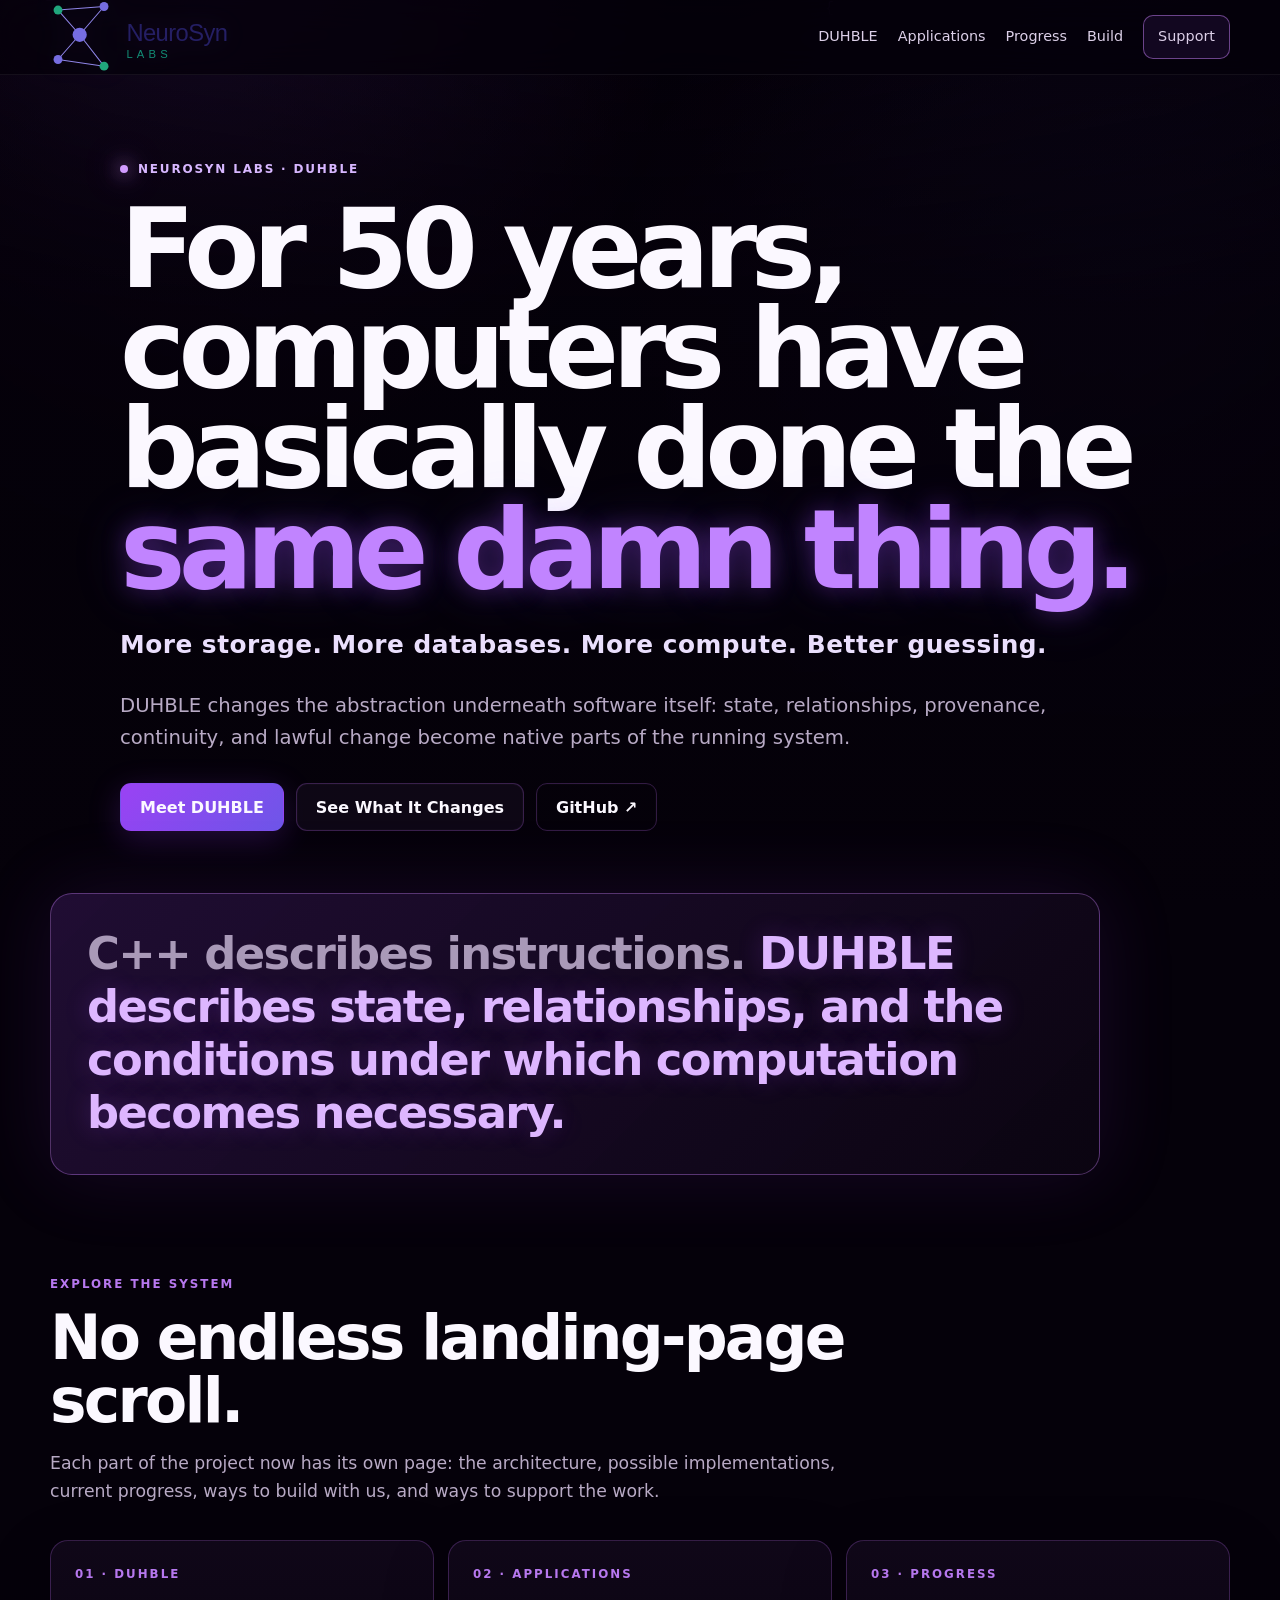
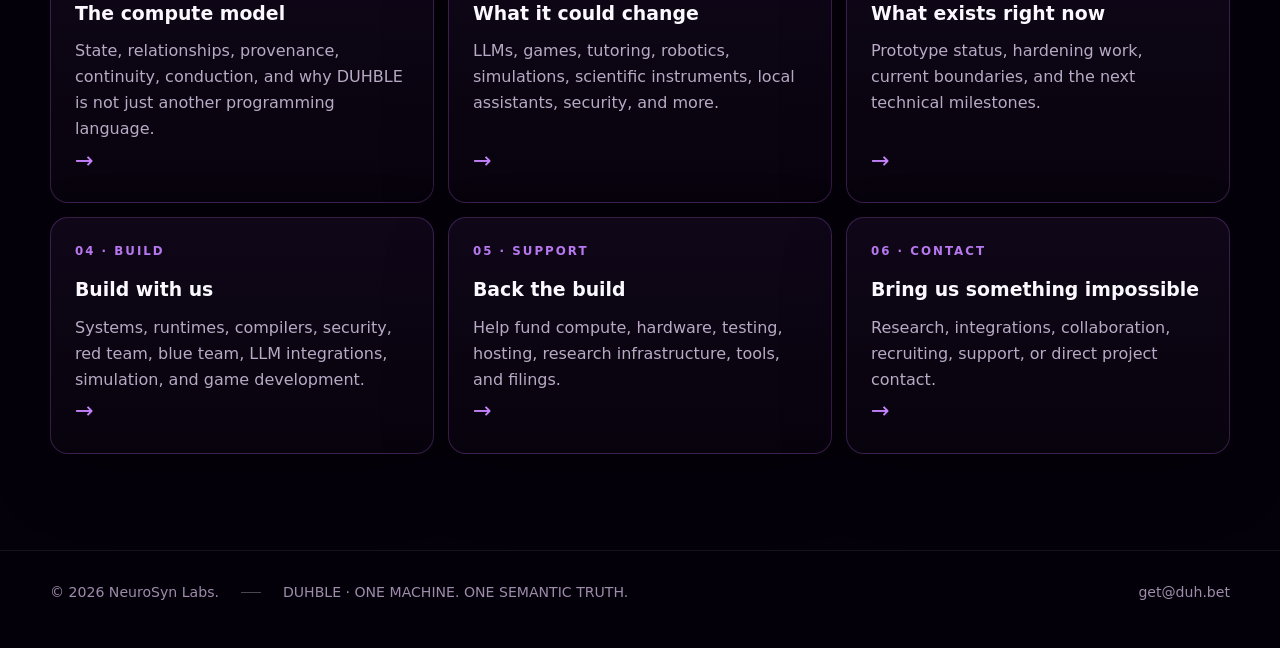
==== commit d3460829: "Turn homepage into DUHBLE manifesto and page directory" ====
--- a/docs/index.html
+++ b/docs/index.html
@@ -5,7 +5,7 @@
   <meta name="viewport" content="width=device-width,initial-scale=1">
   <meta name="theme-color" content="#07020d">
   <title>NeuroSyn Labs · DUHBLE</title>
-  <meta name="description" content="NeuroSyn Labs is building DUHBLE: a new stateful foundation for software, AI, games, tutoring, autonomous systems, scientific instruments, and persistent machine memory.">
+  <meta name="description" content="DUHBLE is a new compute model centered on state, relationships, provenance, and the conditions under which computation becomes necessary.">
   <link rel="stylesheet" href="site.css">
 </head>
 <body class="home">
@@ -14,173 +14,60 @@
 
   <header class="site-header">
     <div class="wrap nav">
-      <a class="brand" href="#top" aria-label="NeuroSyn Labs home">
-        <img src="assets/neurosyn-logo.png" alt="NeuroSyn Labs">
-      </a>
+      <a class="brand" href="index.html" aria-label="NeuroSyn Labs home"><img src="assets/neurosyn-logo.png" alt="NeuroSyn Labs"></a>
       <nav class="navlinks" aria-label="Primary navigation">
-        <a href="#duhble">DUHBLE</a>
-        <a href="#applications">Applications</a>
-        <a href="#build">Build With Us</a>
-        <a class="nav-cta" href="#donate">Donate</a>
+        <a href="about.html">DUHBLE</a>
+        <a href="implementations.html">Applications</a>
+        <a href="progress.html">Progress</a>
+        <a href="build.html">Build</a>
+        <a class="nav-cta" href="support.html">Support</a>
       </nav>
     </div>
   </header>
 
-  <main id="top">
-    <section class="hero mega-hero">
+  <main>
+    <section class="hero mega-hero compact-hero">
       <div class="wrap hero-shell reveal">
         <div class="eyebrow"><span class="pulse-dot"></span>NEUROSYN LABS · DUHBLE</div>
         <h1>For 50 years, computers have basically done the <span class="accent glow-word">same damn thing.</span></h1>
         <p class="hero-hit">More storage. More databases. More compute. Better guessing.</p>
-        <p class="lede hero-lede">We’re changing the foundation underneath software itself. DUHBLE gives machines persistent state, causal memory, provenance, relationships, decay, reinforcement, and continuity as part of the running system, instead of bolting memory on afterward and pretending that lookup is understanding.</p>
+        <p class="lede hero-lede">DUHBLE changes the abstraction underneath software itself: state, relationships, provenance, continuity, and lawful change become native parts of the running system.</p>
         <div class="actions">
-          <a class="btn primary" href="#duhble">Meet DUHBLE</a>
-          <a class="btn" href="#applications">See What It Changes</a>
+          <a class="btn primary" href="about.html">Meet DUHBLE</a>
+          <a class="btn" href="implementations.html">See What It Changes</a>
           <a class="btn ghost" href="https://github.com/thekidd0329/DUHBLE" target="_blank" rel="noopener">GitHub ↗</a>
-        </div>
-        <div class="terminal-strip" aria-label="DUHBLE principles">
-          <span>MEMORY HAS CAUSE</span>
-          <span>STATE HAS OWNERSHIP</span>
-          <span>RELATIONSHIPS HAVE WEIGHT</span>
-          <span>CHANGE LEAVES A TRACE</span>
         </div>
       </div>
     </section>
 
-    <section id="duhble" class="section-space">
-      <div class="wrap split reveal">
-        <div>
-          <div class="kicker">DUHBLE</div>
-          <h2>Memory should be part of the machine, not a pile beside it.</h2>
-        </div>
-        <div class="big-copy">
-          <p>DUHBLE is a stateful software substrate that can sit underneath an application, game, agent, language model, robot, simulation, scientific instrument, or distributed system.</p>
-          <p>Instead of asking a database what happened, DUHBLE carries the consequences of what happened. Information can strengthen, weaken, decay, collide, persist, conduct, and change future behavior because of its history.</p>
-          <p class="manifesto-line">If a system cannot trace why it knows something, DUHBLE does not treat that knowledge as real.</p>
-        </div>
-      </div>
-
-      <div class="wrap principle-grid reveal">
-        <article class="glass-card">
-          <span class="card-index">01</span>
-          <h3>Cause becomes memory.</h3>
-          <p>An event is not remembered because somebody shoved a row into storage. It becomes memory because a lawful event changed the mounted state.</p>
-        </article>
-        <article class="glass-card">
-          <span class="card-index">02</span>
-          <h3>Relationships become computation.</h3>
-          <p>Trust, hostility, association, eligibility, affinity, reinforcement, inhibition, and decay can live in the system itself and shape what happens next.</p>
-        </article>
-        <article class="glass-card">
-          <span class="card-index">03</span>
-          <h3>Continuity stops being theater.</h3>
-          <p>A machine can leave, return, reconnect, move between hosts, and continue from owned state without rebuilding its identity from a giant conversation transcript.</p>
-        </article>
-        <article class="glass-card">
-          <span class="card-index">04</span>
-          <h3>Provenance becomes law.</h3>
-          <p>The host does not get to invent why something changed. Source, path, timing, eligibility, and state determine whether change is allowed to become part of the machine.</p>
-        </article>
+    <section class="thesis">
+      <div class="wrap reveal">
+        <p class="thesis-quote"><span class="cpp">C++ describes instructions.</span> <span class="duhble">DUHBLE describes state, relationships, and the conditions under which computation becomes necessary.</span></p>
       </div>
     </section>
 
-    <section class="llm-section section-space">
-      <div class="wrap feature-panel reveal">
-        <div class="feature-copy">
-          <div class="kicker">ADD IT TO AI</div>
-          <h2>Give LMs and LLMs something they were never built with: durable internal continuity.</h2>
-          <p>Let the language model generate language. Let DUHBLE carry the state underneath it.</p>
-          <p>An LLM can plug into DUHBLE as a reasoning or language surface while DUHBLE remembers relationships, prior causes, learned associations, persistent state, permissions, and what actually changed over time.</p>
-          <p class="manifesto-line">Stop spending the whole context window reminding the machine who it was five minutes ago.</p>
+    <section class="page-directory">
+      <div class="wrap">
+        <div class="sectionhead reveal">
+          <div class="kicker">EXPLORE THE SYSTEM</div>
+          <h2>No endless landing-page scroll.</h2>
+          <p>Each part of the project now has its own page: the architecture, possible implementations, current progress, ways to build with us, and ways to support the work.</p>
         </div>
-        <div class="stack-diagram" aria-label="LLM and DUHBLE architecture concept">
-          <div class="stack-box top-box">LLM / LM<div>language · reasoning · generation</div></div>
-          <div class="stack-arrow">⇅</div>
-          <div class="stack-box core-box">DUHBLE<div>state · memory · provenance · topology · continuity</div></div>
-          <div class="stack-arrow">⇅</div>
-          <div class="stack-box">APP / GAME / ROBOT / DEVICE / INSTRUMENT</div>
+        <div class="page-grid">
+          <a class="page-link reveal" href="about.html"><div><div class="kicker">01 · DUHBLE</div><h3>The compute model</h3><p>State, relationships, provenance, continuity, conduction, and why DUHBLE is not just another programming language.</p></div><span class="arrow">→</span></a>
+          <a class="page-link reveal" href="implementations.html"><div><div class="kicker">02 · APPLICATIONS</div><h3>What it could change</h3><p>LLMs, games, tutoring, robotics, simulations, scientific instruments, local assistants, security, and more.</p></div><span class="arrow">→</span></a>
+          <a class="page-link reveal" href="progress.html"><div><div class="kicker">03 · PROGRESS</div><h3>What exists right now</h3><p>Prototype status, hardening work, current boundaries, and the next technical milestones.</p></div><span class="arrow">→</span></a>
+          <a class="page-link reveal" href="build.html"><div><div class="kicker">04 · BUILD</div><h3>Build with us</h3><p>Systems, runtimes, compilers, security, red team, blue team, LLM integrations, simulation, and game development.</p></div><span class="arrow">→</span></a>
+          <a class="page-link reveal" href="support.html"><div><div class="kicker">05 · SUPPORT</div><h3>Back the build</h3><p>Help fund compute, hardware, testing, hosting, research infrastructure, tools, and filings.</p></div><span class="arrow">→</span></a>
+          <a class="page-link reveal" href="contact.html"><div><div class="kicker">06 · CONTACT</div><h3>Bring us something impossible</h3><p>Research, integrations, collaboration, recruiting, support, or direct project contact.</p></div><span class="arrow">→</span></a>
         </div>
-      </div>
-    </section>
-
-    <section id="applications" class="section-space">
-      <div class="wrap sectionhead reveal">
-        <div class="kicker">WHAT THIS UNLOCKS</div>
-        <h2>One substrate. A stupid number of possible machines.</h2>
-        <p>DUHBLE is not one app. It is the layer underneath whatever needs to remember, adapt, carry consequences, and remain itself over time.</p>
-      </div>
-
-      <div class="wrap app-grid">
-        <article class="use-card reveal"><div class="use-icon">◈</div><h3>Persistent NPCs</h3><p>Characters that remember betrayal, kindness, fear, alliances, grudges, debts, reputation, and repeated behavior. Leave the city. Come back later. The relationship is still there because the world actually carried it.</p></article>
-        <article class="use-card reveal"><div class="use-icon">⌁</div><h3>Personal Tutoring</h3><p>A tutor that remembers how a student learns, where confusion keeps appearing, what finally made a concept click, which skills are weakening, and what should be reinforced next.</p></article>
-        <article class="use-card reveal"><div class="use-icon">✦</div><h3>Space Telescopes & Scientific Instruments</h3><p>An instrument can carry the history of observations, anomalies, calibration changes, correlations, and prior conditions across a mission instead of treating every new reading like an isolated event.</p></article>
-        <article class="use-card reveal"><div class="use-icon">λ</div><h3>LLM Memory Layer</h3><p>Attach DUHBLE beneath an LM or LLM to provide persistent state and causal memory without forcing the model to repeatedly ingest its own life story as prompt context.</p></article>
-        <article class="use-card reveal"><div class="use-icon">◎</div><h3>Local Assistants</h3><p>Device-resident assistants that preserve meaningful state locally, remember preferences and relationships, and continue across sessions without making a remote transcript the brain.</p></article>
-        <article class="use-card reveal"><div class="use-icon">⬡</div><h3>Robotics & Autonomous Systems</h3><p>Machines that carry operational history, learned associations, environmental consequences, and trusted causal state forward instead of resetting cognition at every task boundary.</p></article>
-        <article class="use-card reveal"><div class="use-icon">∞</div><h3>Living Simulations</h3><p>Simulated systems where history matters. Agents, economies, ecosystems, societies, traffic, strategy worlds, and digital twins can develop state that comes from what actually occurred.</p></article>
-        <article class="use-card reveal"><div class="use-icon">⚡</div><h3>Adaptive Cybersecurity</h3><p>Security systems that remember causal attack patterns, trust changes, defensive responses, repeated behavior, and system history as state rather than isolated alerts in a log pile.</p></article>
-        <article class="use-card reveal"><div class="use-icon">◌</div><h3>Persistent Game Worlds</h3><p>Not just NPC memory. Factions, locations, economies, quests, ecosystems, and entire worlds can carry consequences forward without scripting every possible branch by hand.</p></article>
-        <article class="use-card reveal"><div class="use-icon">⇄</div><h3>Cross-Host State</h3><p>Move the mounted model between processes, devices, engines, or hosts while preserving the semantic state itself. The application becomes the interface, not the owner of memory.</p></article>
-        <article class="use-card reveal"><div class="use-icon">⌂</div><h3>Smart Environments</h3><p>Homes, vehicles, classrooms, tools, and workplaces that accumulate meaningful state from interaction instead of operating as disconnected automations with no memory of why anything matters.</p></article>
-        <article class="use-card reveal"><div class="use-icon">◇</div><h3>Agents That Actually Continue</h3><p>Software agents that do not need to fake persistence through endless summaries. Tasks, relationships, consequences, learned pathways, and changing state can survive beyond one inference call.</p></article>
-      </div>
-    </section>
-
-    <section class="statement-section section-space">
-      <div class="wrap statement reveal">
-        <div class="kicker">THE BET</div>
-        <h2>We’re not making better software.</h2>
-        <h2 class="accent giant-line">We’re changing what software is.</h2>
-        <p>Software has spent decades remembering by looking things up. DUHBLE remembers by being changed by what happened.</p>
-      </div>
-    </section>
-
-    <section id="build" class="section-space">
-      <div class="wrap build-panel reveal">
-        <div>
-          <div class="kicker">BUILD WITH US</div>
-          <h2>Help build the weird thing before it has a textbook.</h2>
-          <p class="lede">NeuroSyn Labs is recruiting college students who want to work directly on DUHBLE, its runtime, testing, implementations, integrations, and the systems around it.</p>
-          <p class="build-emphasis">We especially need <strong>red-team and blue-team expertise</strong>. Break assumptions. Find attack surfaces. Defend the model boundary. Prove the architecture can survive hostile thinking.</p>
-          <div class="skill-cloud" aria-label="Areas of interest"><span>RED TEAM</span><span>BLUE TEAM</span><span>SYSTEMS</span><span>RUNTIMES</span><span>LLMs</span><span>GAME DEV</span><span>UNREAL</span><span>SECURITY</span><span>COMPILERS</span><span>SIMULATION</span><span>RESEARCH</span></div>
-          <div class="actions">
-            <a class="btn primary" href="mailto:get@duh.bet?subject=Build%20with%20NeuroSyn%20Labs&body=I%27m%20interested%20in%20building%20with%20NeuroSyn%20Labs.%0D%0A%0D%0AName%3A%0D%0ASchool%20%2F%20program%3A%0D%0AArea%20of%20expertise%3A%0D%0ARed%20team%20%2F%20blue%20team%20%2F%20systems%20%2F%20ML%20%2F%20game%20dev%20%2F%20other%3A%0D%0AWhat%20I%20want%20to%20help%20build%3A%0D%0A">Build With Us</a>
-            <a class="btn" href="https://github.com/thekidd0329/DUHBLE" target="_blank" rel="noopener">Explore the Repo ↗</a>
-          </div>
-        </div>
-        <div class="recruit-terminal" aria-hidden="true">
-          <div class="terminal-title"><span></span><span></span><span></span> recruitment.duh</div>
-          <pre>&gt; SEEKING: COLLEGE BUILDERS
-&gt; PRIORITY: RED_TEAM / BLUE_TEAM
-&gt; TARGET: MODEL BOUNDARY
-&gt; STATUS: OPEN
-
-&gt; THINK ADVERSARIALLY
-&gt; BUILD DEFENSIVELY
-&gt; QUESTION EVERYTHING
-&gt; SHIP WHAT SURVIVES</pre>
-        </div>
-      </div>
-    </section>
-
-    <section id="donate" class="section-space donate-section">
-      <div class="wrap donate-panel reveal">
-        <div>
-          <div class="kicker">BACK THE BUILD</div>
-          <h2>Want to put fuel behind NeuroSyn Labs?</h2>
-          <p>Help fund compute, hardware, testing, hosting, research infrastructure, development tools, filings, and the people willing to spend their nights finding out how far this can go.</p>
-        </div>
-        <a class="btn donate-btn" href="mailto:get@duh.bet?subject=I%27m%20interested%20in%20donating%20to%20NeuroSyn%20Labs&body=Hi%20NeuroSyn%20Labs%2C%0D%0A%0D%0AI%27m%20interested%20in%20donating%20to%20support%20DUHBLE%20and%20NeuroSyn%20Labs.%0D%0A%0D%0AName%3A%0D%0ABest%20way%20to%20reach%20me%3A%0D%0AAnything%20you%27d%20like%20us%20to%20know%3A%0D%0A">I’m Interested in Donating</a>
       </div>
     </section>
   </main>
 
   <footer>
     <div class="wrap footer-row">
-      <span>© 2026 NeuroSyn Labs.</span>
-      <hr style="border: none; border-top: 1px solid rgba(255, 255, 255, 0.08); margin: 6px auto; width: 20px;">
-      <span>DUHBLE · ONE MACHINE. ONE SEMANTIC TRUTH.</span>
-      <a href="mailto:get@duh.bet">get@duh.bet</a>
+      <span>© 2026 NeuroSyn Labs.</span><hr><span>DUHBLE · ONE MACHINE. ONE SEMANTIC TRUTH.</span><a href="mailto:get@duh.bet">get@duh.bet</a>
     </div>
   </footer>
 
@@ -189,62 +76,14 @@
       const canvas = document.getElementById('matrix');
       const ctx = canvas.getContext('2d');
       const glyphs = '01#<>[]{}λφΔ∴::DUHBLE';
-      let width = 0;
-      let height = 0;
-      let columns = 0;
-      let drops = [];
+      let width = 0, height = 0, columns = 0, drops = [];
       const fontSize = 15;
       const reduceMotion = window.matchMedia('(prefers-reduced-motion: reduce)').matches;
-
-      function resize() {
-        const dpr = Math.min(window.devicePixelRatio || 1, 2);
-        width = window.innerWidth;
-        height = window.innerHeight;
-        canvas.width = width * dpr;
-        canvas.height = height * dpr;
-        canvas.style.width = width + 'px';
-        canvas.style.height = height + 'px';
-        ctx.setTransform(dpr, 0, 0, dpr, 0, 0);
-        columns = Math.ceil(width / fontSize);
-        drops = Array.from({ length: columns }, () => Math.random() * -60);
-      }
-
-      function frame() {
-        ctx.fillStyle = 'rgba(5, 1, 10, 0.105)';
-        ctx.fillRect(0, 0, width, height);
-        ctx.font = `${fontSize}px ui-monospace, SFMono-Regular, Menlo, Consolas, monospace`;
-        for (let i = 0; i < drops.length; i++) {
-          const ch = glyphs[Math.floor(Math.random() * glyphs.length)];
-          const x = i * fontSize;
-          const y = drops[i] * fontSize;
-          const alpha = 0.25 + Math.random() * 0.5;
-          ctx.fillStyle = `rgba(184, 103, 255, ${alpha})`;
-          ctx.fillText(ch, x, y);
-          if (y > height && Math.random() > 0.975) drops[i] = Math.random() * -20;
-          drops[i] += 0.62 + Math.random() * 0.34;
-        }
-        requestAnimationFrame(frame);
-      }
-
-      resize();
-      window.addEventListener('resize', resize);
-      if (!reduceMotion) frame();
-
-      const reveals = document.querySelectorAll('.reveal');
-      if (reduceMotion) {
-        reveals.forEach(el => el.classList.add('visible'));
-      } else {
-        const observer = new IntersectionObserver(entries => {
-          entries.forEach(entry => {
-            if (entry.isIntersecting) {
-              entry.target.classList.add('visible');
-              observer.unobserve(entry.target);
-            }
-          });
-        }, { threshold: 0.12 });
-        reveals.forEach(el => observer.observe(el));
-      }
+      function resize(){const dpr=Math.min(window.devicePixelRatio||1,2);width=window.innerWidth;height=window.innerHeight;canvas.width=width*dpr;canvas.height=height*dpr;canvas.style.width=width+'px';canvas.style.height=height+'px';ctx.setTransform(dpr,0,0,dpr,0,0);columns=Math.ceil(width/fontSize);drops=Array.from({length:columns},()=>Math.random()*-60)}
+      function frame(){ctx.fillStyle='rgba(5,1,10,0.105)';ctx.fillRect(0,0,width,height);ctx.font=`${fontSize}px ui-monospace, SFMono-Regular, Menlo, Consolas, monospace`;for(let i=0;i<drops.length;i++){const ch=glyphs[Math.floor(Math.random()*glyphs.length)],x=i*fontSize,y=drops[i]*fontSize,alpha=.25+Math.random()*.5;ctx.fillStyle=`rgba(184, 103, 255, ${alpha})`;ctx.fillText(ch,x,y);if(y>height&&Math.random()>.975)drops[i]=Math.random()*-20;drops[i]+=.62+Math.random()*.34}requestAnimationFrame(frame)}
+      resize();window.addEventListener('resize',resize);if(!reduceMotion)frame();
+      const reveals=document.querySelectorAll('.reveal');if(reduceMotion){reveals.forEach(el=>el.classList.add('visible'))}else{const observer=new IntersectionObserver(entries=>{entries.forEach(entry=>{if(entry.isIntersecting){entry.target.classList.add('visible');observer.unobserve(entry.target)}})},{threshold:.12});reveals.forEach(el=>observer.observe(el))}
     })();
   </script>
 </body>
-</html>
+</html>
--- a/docs/site.css
+++ b/docs/site.css
@@ -1 +1,5 @@
-:root{--bg:#05010a;--panel:#0d0713;--panel2:#14091f;--line:rgba(195,112,255,.24);--line2:rgba(205,132,255,.48);--text:#fbf8ff;--muted:#b8aac5;--purple:#a64dff;--purple2:#d29cff;--violet:#755cff;--green:#69ffc8;--red:#ff6378;--blue:#64a8ff;--max:1180px}*{box-sizing:border-box}html{scroll-behavior:smooth}body{margin:0;font-family:Inter,ui-sans-serif,system-ui,-apple-system,BlinkMacSystemFont,"Segoe UI",sans-serif;background:radial-gradient(circle at 15% 0,rgba(166,77,255,.15),transparent 30rem),radial-gradient(circle at 90% 15%,rgba(117,92,255,.10),transparent 34rem),var(--bg);color:var(--text);line-height:1.62;overflow-x:hidden}a{color:inherit;text-decoration:none}img{max-width:100%;display:block}.wrap{width:min(calc(100% - 36px),var(--max));margin:auto}#matrix{position:fixed;inset:0;z-index:-3;width:100%;height:100%;opacity:.46;pointer-events:none}.matrix-fade{position:fixed;inset:0;z-index:-2;pointer-events:none;background:linear-gradient(180deg,rgba(5,1,10,.10),rgba(5,1,10,.74) 34%,rgba(5,1,10,.94) 100%),radial-gradient(circle at 50% 5%,transparent 0,rgba(5,1,10,.25) 50%,rgba(5,1,10,.7) 100%)}header,.site-header{position:sticky;top:0;z-index:30;background:rgba(5,1,10,.73);backdrop-filter:blur(18px);border-bottom:1px solid rgba(255,255,255,.06)}.nav{min-height:74px;display:flex;align-items:center;justify-content:space-between;gap:24px}.brand{display:inline-flex;align-items:center}.brand img{content:url("assets/neurosyn-logo.svg");width:190px;height:auto;background:transparent;border-radius:0;padding:0;filter:drop-shadow(0 0 14px rgba(166,77,255,.12))}.navlinks{display:flex;gap:24px;align-items:center;color:#dccfe8;font-size:.92rem}.navlinks a{transition:.2s ease}.navlinks a:hover{color:#fff;text-shadow:0 0 18px rgba(184,103,255,.8)}.nav-cta{padding:9px 14px;border:1px solid var(--line2);border-radius:10px;background:rgba(166,77,255,.09)}section{position:relative}.hero,.pagehero{padding:88px 0 72px}.mega-hero{min-height:calc(100vh - 74px);display:grid;align-items:center;padding:80px 0 58px}.hero-shell{max-width:1040px}.eyebrow{display:inline-flex;align-items:center;gap:10px;color:#d7b7ff;font-size:.75rem;font-weight:900;letter-spacing:.15em;text-transform:uppercase}.dot,.pulse-dot{width:8px;height:8px;border-radius:50%;background:var(--purple2);box-shadow:0 0 18px var(--purple2),0 0 34px var(--purple);animation:pulse 1.8s ease-in-out infinite}@keyframes pulse{50%{transform:scale(1.35);opacity:.65}}h1{font-size:clamp(3.25rem,8.6vw,7.65rem);line-height:.91;letter-spacing:-.062em;margin:18px 0 25px;max-width:1080px}h2{font-size:clamp(2rem,4.8vw,4.25rem);line-height:1.02;letter-spacing:-.045em;margin:0 0 18px}h3{margin:0 0 10px;font-size:1.18rem}.accent{color:#c184ff}.glow-word{text-shadow:0 0 24px rgba(166,77,255,.35),0 0 60px rgba(117,92,255,.20)}.lede,.sectionhead p,.card p,.step p,.glass-card p,.use-card p{color:var(--muted)}.lede{font-size:clamp(1.05rem,2vw,1.23rem);max-width:790px}.hero-hit{font-size:clamp(1.15rem,2.2vw,1.55rem);font-weight:850;letter-spacing:.02em;color:#eadffd}.hero-lede{max-width:930px}.actions{display:flex;gap:12px;flex-wrap:wrap;margin-top:30px}.btn{display:inline-flex;align-items:center;justify-content:center;min-height:48px;padding:0 19px;border-radius:11px;border:1px solid var(--line);background:rgba(17,10,25,.78);font-weight:900;transition:.2s ease;box-shadow:inset 0 0 0 1px rgba(255,255,255,.015)}.btn:hover{transform:translateY(-2px);border-color:var(--line2);box-shadow:0 10px 34px rgba(111,42,176,.20)}.btn.primary{background:linear-gradient(135deg,#9a42f4,#6e56e8);border-color:transparent;box-shadow:0 8px 32px rgba(153,66,244,.22)}.btn.ghost{background:transparent}.terminal-strip{margin-top:42px;padding:14px 16px;display:flex;gap:18px;flex-wrap:wrap;border:1px solid rgba(195,112,255,.19);border-radius:12px;background:rgba(7,2,12,.68);font-family:ui-monospace,SFMono-Regular,Menlo,Consolas,monospace;font-size:.74rem;letter-spacing:.08em;color:#be8ee9}.terminal-strip span:before{content:"> ";color:var(--green)}.section-space{padding:90px 0}.split{display:grid;grid-template-columns:.88fr 1.12fr;gap:64px;align-items:start}.big-copy{font-size:1.08rem;color:#d8cde1}.big-copy p{margin-top:0;margin-bottom:18px}.manifesto-line{color:#f4eaff!important;font-weight:850;border-left:2px solid var(--purple);padding-left:18px}.kicker{color:#b778ef;font-size:.74rem;font-weight:900;letter-spacing:.17em;text-transform:uppercase;margin-bottom:13px}.principle-grid{display:grid;grid-template-columns:repeat(4,1fr);gap:14px;margin-top:46px}.glass-card,.use-card,.feature-panel,.build-panel,.donate-panel,.hero-card,.card,.notice,.step,.contact-link{background:linear-gradient(180deg,rgba(18,8,27,.86),rgba(8,3,13,.90));border:1px solid var(--line);border-radius:18px;box-shadow:0 24px 70px rgba(0,0,0,.18)}.glass-card{padding:23px;min-height:235px}.card-index{display:block;margin-bottom:34px;color:#9864c3;font-family:ui-monospace,SFMono-Regular,Menlo,Consolas,monospace;font-weight:900}.llm-section{background:linear-gradient(180deg,transparent,rgba(115,44,169,.07),transparent)}.feature-panel{padding:38px;display:grid;grid-template-columns:1.15fr .85fr;gap:46px;align-items:center;box-shadow:0 0 90px rgba(116,48,178,.12)}.feature-copy p{color:#cdbfd8}.stack-diagram{display:grid;justify-items:stretch;gap:8px;font-family:ui-monospace,SFMono-Regular,Menlo,Consolas,monospace}.stack-box{padding:18px;border:1px solid var(--line);border-radius:12px;background:#08030e;text-align:center;font-weight:900;color:#eee3f7}.stack-box div{font-size:.75rem;font-weight:500;color:#a894b8;margin-top:4px}.stack-box.top-box{border-color:rgba(100,168,255,.42);box-shadow:0 0 28px rgba(100,168,255,.09)}.stack-box.core-box{border-color:rgba(193,132,255,.72);background:linear-gradient(135deg,rgba(156,66,244,.20),rgba(82,47,131,.18));box-shadow:0 0 36px rgba(166,77,255,.18)}.stack-arrow{text-align:center;color:#be83f2;font-size:1.3rem}.sectionhead{max-width:850px;margin-bottom:34px}.sectionhead p{font-size:1.08rem}.app-grid{display:grid;grid-template-columns:repeat(3,1fr);gap:14px}.use-card{padding:24px;min-height:245px;transition:.25s ease}.use-card:hover{transform:translateY(-4px);border-color:rgba(201,128,255,.48);box-shadow:0 20px 54px rgba(90,23,140,.18)}.use-icon{font-size:1.55rem;color:#c783ff;margin-bottom:23px;text-shadow:0 0 24px rgba(166,77,255,.55)}.statement-section{text-align:center;padding-top:120px;padding-bottom:120px}.statement{max-width:1040px}.statement h2{margin-bottom:4px}.giant-line{font-size:clamp(2.8rem,7vw,6.6rem)}.statement p{max-width:760px;margin:25px auto 0;color:#c9bad4;font-size:1.08rem}.build-panel{padding:40px;display:grid;grid-template-columns:1.1fr .9fr;gap:46px;align-items:center}.build-emphasis{font-size:1.02rem;color:#ded2e7}.skill-cloud{display:flex;gap:8px;flex-wrap:wrap;margin-top:24px}.skill-cloud span{padding:7px 10px;border:1px solid rgba(194,113,255,.25);border-radius:999px;background:rgba(130,46,196,.08);font-family:ui-monospace,SFMono-Regular,Menlo,Consolas,monospace;font-size:.72rem;color:#cda4ef}.recruit-terminal{border:1px solid rgba(195,112,255,.31);border-radius:14px;background:#050108;overflow:hidden;box-shadow:0 0 50px rgba(127,39,190,.14)}.terminal-title{padding:11px 13px;border-bottom:1px solid rgba(255,255,255,.06);color:#a895b7;font-family:ui-monospace,SFMono-Regular,Menlo,Consolas,monospace;font-size:.72rem}.terminal-title span{display:inline-block;width:8px;height:8px;border-radius:50%;margin-right:6px;background:#74468e}.terminal-title span:first-child{background:var(--red)}.terminal-title span:nth-child(2){background:#ffd66b}.terminal-title span:nth-child(3){background:var(--green)}.recruit-terminal pre{margin:0;padding:24px;color:#cfa2f4;white-space:pre-wrap;font:600 .83rem/1.8 ui-monospace,SFMono-Regular,Menlo,Consolas,monospace}.donate-section{padding-top:35px}.donate-panel{padding:38px 40px;display:grid;grid-template-columns:1fr auto;gap:36px;align-items:center;background:linear-gradient(135deg,rgba(113,39,166,.22),rgba(20,8,31,.89));border-color:rgba(205,132,255,.34)}.donate-panel h2{font-size:clamp(2rem,4vw,3.45rem)}.donate-panel p{color:#c9bad4;max-width:760px}.donate-btn{background:linear-gradient(135deg,#a64dff,#6d55e8);border-color:transparent;padding:0 24px;white-space:nowrap}.reveal{opacity:0;transform:translateY(22px);transition:opacity .65s ease,transform .65s ease}.reveal.visible{opacity:1;transform:none}.hero-grid{display:grid;grid-template-columns:1.05fr .95fr;gap:58px;align-items:center}.hero-card{padding:26px}.hero-logo{background:#f7f7f5;border-radius:16px;padding:22px}.mini-grid{display:grid;grid-template-columns:1fr 1fr;gap:12px;margin-top:14px}.mini{background:#0a0d13;border:1px solid var(--line);border-radius:13px;padding:15px}.mini strong,.mini span{display:block}.mini span{font-size:.88rem;color:var(--muted)}.grid3,.grid2{display:grid;gap:18px}.grid3{grid-template-columns:repeat(3,1fr)}.grid2{grid-template-columns:repeat(2,1fr)}.card{padding:23px}.notice{padding:24px;background:linear-gradient(135deg,rgba(123,111,229,.1),rgba(32,166,124,.05))}.status{display:inline-flex;gap:8px;align-items:center;color:#87e6c4;font-size:.83rem;font-weight:800}.timeline{display:grid;gap:14px}.step{padding:20px;display:grid;grid-template-columns:62px 1fr;gap:18px}.num{font-size:1.35rem;color:#9289ff;font-weight:900}.contact-grid{display:grid;grid-template-columns:1fr 1fr;gap:18px}.contact-link{display:flex;justify-content:space-between;align-items:center;padding:18px 20px}.contact-link small{display:block;color:var(--muted)}footer{border-top:1px solid rgba(255,255,255,.07);padding:30px 0 44px;color:#9e8cab;font-size:.88rem;background:rgba(5,1,10,.5)}.footer-row{display:flex;justify-content:space-between;gap:22px;flex-wrap:wrap}.footer-row a:hover{color:#d6a5ff}@media(max-width:980px){.principle-grid{grid-template-columns:repeat(2,1fr)}.app-grid{grid-template-columns:repeat(2,1fr)}.split,.feature-panel,.build-panel{grid-template-columns:1fr}.recruit-terminal{max-width:640px}}@media(max-width:760px){.navlinks{display:none}.brand img{width:170px}.hero,.pagehero{padding-top:58px}.mega-hero{min-height:auto;padding-top:72px}.section-space{padding:68px 0}.app-grid,.principle-grid,.grid3,.grid2,.contact-grid,.donate-panel{grid-template-columns:1fr}.glass-card,.use-card{min-height:auto}.feature-panel,.build-panel,.donate-panel{padding:26px}.donate-btn{white-space:normal}.terminal-strip{gap:10px}.statement-section{padding-top:86px;padding-bottom:86px}}@media(prefers-reduced-motion:reduce){html{scroll-behavior:auto}.pulse-dot{animation:none}.reveal{opacity:1;transform:none;transition:none}.btn,.use-card{transition:none}}+:root{--bg:#05010a;--panel:#0d0713;--panel2:#14091f;--line:rgba(195,112,255,.24);--line2:rgba(205,132,255,.48);--text:#fbf8ff;--muted:#b8aac5;--purple:#a64dff;--purple2:#d29cff;--violet:#755cff;--green:#69ffc8;--red:#ff6378;--blue:#64a8ff;--max:1180px}*{box-sizing:border-box}html{scroll-behavior:smooth}body{margin:0;font-family:Inter,ui-sans-serif,system-ui,-apple-system,BlinkMacSystemFont,"Segoe UI",sans-serif;background:radial-gradient(circle at 15% 0,rgba(166,77,255,.15),transparent 30rem),radial-gradient(circle at 90% 15%,rgba(117,92,255,.10),transparent 34rem),var(--bg);color:var(--text);line-height:1.62;overflow-x:hidden}a{color:inherit;text-decoration:none}img{max-width:100%;display:block}.wrap{width:min(calc(100% - 36px),var(--max));margin:auto}#matrix{position:fixed;inset:0;z-index:-3;width:100%;height:100%;opacity:.46;pointer-events:none}.matrix-fade{position:fixed;inset:0;z-index:-2;pointer-events:none;background:linear-gradient(180deg,rgba(5,1,10,.10),rgba(5,1,10,.74) 34%,rgba(5,1,10,.94) 100%),radial-gradient(circle at 50% 5%,transparent 0,rgba(5,1,10,.25) 50%,rgba(5,1,10,.7) 100%)}header,.site-header{position:sticky;top:0;z-index:30;background:rgba(5,1,10,.73);backdrop-filter:blur(18px);border-bottom:1px solid rgba(255,255,255,.06)}.nav{min-height:74px;display:flex;align-items:center;justify-content:space-between;gap:24px}.brand{display:inline-flex;align-items:center}.brand img{content:url("assets/neurosyn-logo.svg");width:190px;height:auto;background:transparent;border-radius:0;padding:0;filter:drop-shadow(0 0 14px rgba(166,77,255,.12))}.navlinks{display:flex;gap:20px;align-items:center;color:#dccfe8;font-size:.9rem}.navlinks a{transition:.2s ease}.navlinks a:hover{color:#fff;text-shadow:0 0 18px rgba(184,103,255,.8)}.nav-cta{padding:9px 14px;border:1px solid var(--line2);border-radius:10px;background:rgba(166,77,255,.09)}section{position:relative}.hero,.pagehero{padding:88px 0 72px}.mega-hero{min-height:calc(100vh - 74px);display:grid;align-items:center;padding:80px 0 58px}.hero-shell{max-width:1040px}.eyebrow{display:inline-flex;align-items:center;gap:10px;color:#d7b7ff;font-size:.75rem;font-weight:900;letter-spacing:.15em;text-transform:uppercase}.dot,.pulse-dot{width:8px;height:8px;border-radius:50%;background:var(--purple2);box-shadow:0 0 18px var(--purple2),0 0 34px var(--purple);animation:pulse 1.8s ease-in-out infinite}@keyframes pulse{50%{transform:scale(1.35);opacity:.65}}h1{font-size:clamp(3.25rem,8.6vw,7.65rem);line-height:.91;letter-spacing:-.062em;margin:18px 0 25px;max-width:1080px}h2{font-size:clamp(2rem,4.8vw,4.25rem);line-height:1.02;letter-spacing:-.045em;margin:0 0 18px}h3{margin:0 0 10px;font-size:1.18rem}.accent{color:#c184ff}.glow-word{text-shadow:0 0 24px rgba(166,77,255,.35),0 0 60px rgba(117,92,255,.20)}.lede,.sectionhead p,.card p,.step p,.glass-card p,.use-card p{color:var(--muted)}.lede{font-size:clamp(1.05rem,2vw,1.23rem);max-width:790px}.hero-hit{font-size:clamp(1.15rem,2.2vw,1.55rem);font-weight:850;letter-spacing:.02em;color:#eadffd}.hero-lede{max-width:930px}.actions{display:flex;gap:12px;flex-wrap:wrap;margin-top:30px}.btn{display:inline-flex;align-items:center;justify-content:center;min-height:48px;padding:0 19px;border-radius:11px;border:1px solid var(--line);background:rgba(17,10,25,.78);font-weight:900;transition:.2s ease;box-shadow:inset 0 0 0 1px rgba(255,255,255,.015)}.btn:hover{transform:translateY(-2px);border-color:var(--line2);box-shadow:0 10px 34px rgba(111,42,176,.20)}.btn.primary{background:linear-gradient(135deg,#9a42f4,#6e56e8);border-color:transparent;box-shadow:0 8px 32px rgba(153,66,244,.22)}.btn.ghost{background:transparent}.terminal-strip{margin-top:42px;padding:14px 16px;display:flex;gap:18px;flex-wrap:wrap;border:1px solid rgba(195,112,255,.19);border-radius:12px;background:rgba(7,2,12,.68);font-family:ui-monospace,SFMono-Regular,Menlo,Consolas,monospace;font-size:.74rem;letter-spacing:.08em;color:#be8ee9}.terminal-strip span:before{content:"> ";color:var(--green)}.section-space{padding:90px 0}.split{display:grid;grid-template-columns:.88fr 1.12fr;gap:64px;align-items:start}.big-copy{font-size:1.08rem;color:#d8cde1}.big-copy p{margin-top:0;margin-bottom:18px}.manifesto-line{color:#f4eaff!important;font-weight:850;border-left:2px solid var(--purple);padding-left:18px}.kicker{color:#b778ef;font-size:.74rem;font-weight:900;letter-spacing:.17em;text-transform:uppercase;margin-bottom:13px}.principle-grid{display:grid;grid-template-columns:repeat(4,1fr);gap:14px;margin-top:46px}.glass-card,.use-card,.feature-panel,.build-panel,.donate-panel,.hero-card,.card,.notice,.step,.contact-link,.page-link{background:linear-gradient(180deg,rgba(18,8,27,.86),rgba(8,3,13,.90));border:1px solid var(--line);border-radius:18px;box-shadow:0 24px 70px rgba(0,0,0,.18)}.glass-card{padding:23px;min-height:235px}.card-index{display:block;margin-bottom:34px;color:#9864c3;font-family:ui-monospace,SFMono-Regular,Menlo,Consolas,monospace;font-weight:900}.llm-section{background:linear-gradient(180deg,transparent,rgba(115,44,169,.07),transparent)}.feature-panel{padding:38px;display:grid;grid-template-columns:1.15fr .85fr;gap:46px;align-items:center;box-shadow:0 0 90px rgba(116,48,178,.12)}.feature-copy p{color:#cdbfd8}.stack-diagram{display:grid;justify-items:stretch;gap:8px;font-family:ui-monospace,SFMono-Regular,Menlo,Consolas,monospace}.stack-box{padding:18px;border:1px solid var(--line);border-radius:12px;background:#08030e;text-align:center;font-weight:900;color:#eee3f7}.stack-box div{font-size:.75rem;font-weight:500;color:#a894b8;margin-top:4px}.stack-box.top-box{border-color:rgba(100,168,255,.42);box-shadow:0 0 28px rgba(100,168,255,.09)}.stack-box.core-box{border-color:rgba(193,132,255,.72);background:linear-gradient(135deg,rgba(156,66,244,.20),rgba(82,47,131,.18));box-shadow:0 0 36px rgba(166,77,255,.18)}.stack-arrow{text-align:center;color:#be83f2;font-size:1.3rem}.sectionhead{max-width:850px;margin-bottom:34px}.sectionhead p{font-size:1.08rem}.app-grid{display:grid;grid-template-columns:repeat(3,1fr);gap:14px}.use-card{padding:24px;min-height:245px;transition:.25s ease}.use-card:hover{transform:translateY(-4px);border-color:rgba(201,128,255,.48);box-shadow:0 20px 54px rgba(90,23,140,.18)}.use-icon{font-size:1.55rem;color:#c783ff;margin-bottom:23px;text-shadow:0 0 24px rgba(166,77,255,.55)}.statement-section{text-align:center;padding-top:120px;padding-bottom:120px}.statement{max-width:1040px}.statement h2{margin-bottom:4px}.giant-line{font-size:clamp(2.8rem,7vw,6.6rem)}.statement p{max-width:760px;margin:25px auto 0;color:#c9bad4;font-size:1.08rem}.build-panel{padding:40px;display:grid;grid-template-columns:1.1fr .9fr;gap:46px;align-items:center}.build-emphasis{font-size:1.02rem;color:#ded2e7}.skill-cloud{display:flex;gap:8px;flex-wrap:wrap;margin-top:24px}.skill-cloud span{padding:7px 10px;border:1px solid rgba(194,113,255,.25);border-radius:999px;background:rgba(130,46,196,.08);font-family:ui-monospace,SFMono-Regular,Menlo,Consolas,monospace;font-size:.72rem;color:#cda4ef}.recruit-terminal{border:1px solid rgba(195,112,255,.31);border-radius:14px;background:#050108;overflow:hidden;box-shadow:0 0 50px rgba(127,39,190,.14)}.terminal-title{padding:11px 13px;border-bottom:1px solid rgba(255,255,255,.06);color:#a895b7;font-family:ui-monospace,SFMono-Regular,Menlo,Consolas,monospace;font-size:.72rem}.terminal-title span{display:inline-block;width:8px;height:8px;border-radius:50%;margin-right:6px;background:#74468e}.terminal-title span:first-child{background:var(--red)}.terminal-title span:nth-child(2){background:#ffd66b}.terminal-title span:nth-child(3){background:var(--green)}.recruit-terminal pre{margin:0;padding:24px;color:#cfa2f4;white-space:pre-wrap;font:600 .83rem/1.8 ui-monospace,SFMono-Regular,Menlo,Consolas,monospace}.donate-section{padding-top:35px}.donate-panel{padding:38px 40px;display:grid;grid-template-columns:1fr auto;gap:36px;align-items:center;background:linear-gradient(135deg,rgba(113,39,166,.22),rgba(20,8,31,.89));border-color:rgba(205,132,255,.34)}.donate-panel h2{font-size:clamp(2rem,4vw,3.45rem)}.donate-panel p{color:#c9bad4;max-width:760px}.donate-btn{background:linear-gradient(135deg,#a64dff,#6d55e8);border-color:transparent;padding:0 24px;white-space:nowrap}.reveal{opacity:0;transform:translateY(22px);transition:opacity .65s ease,transform .65s ease}.reveal.visible{opacity:1;transform:none}.hero-grid{display:grid;grid-template-columns:1.05fr .95fr;gap:58px;align-items:center}.hero-card{padding:26px}.hero-logo{background:#f7f7f5;border-radius:16px;padding:22px}.mini-grid{display:grid;grid-template-columns:1fr 1fr;gap:12px;margin-top:14px}.mini{background:#0a0d13;border:1px solid var(--line);border-radius:13px;padding:15px}.mini strong,.mini span{display:block}.mini span{font-size:.88rem;color:var(--muted)}.grid3,.grid2{display:grid;gap:18px}.grid3{grid-template-columns:repeat(3,1fr)}.grid2{grid-template-columns:repeat(2,1fr)}.card{padding:23px}.notice{padding:24px;background:linear-gradient(135deg,rgba(123,111,229,.1),rgba(32,166,124,.05))}.status{display:inline-flex;gap:8px;align-items:center;color:#87e6c4;font-size:.83rem;font-weight:800}.timeline{display:grid;gap:14px}.step{padding:20px;display:grid;grid-template-columns:62px 1fr;gap:18px}.num{font-size:1.35rem;color:#9289ff;font-weight:900}.contact-grid{display:grid;grid-template-columns:1fr 1fr;gap:18px}.contact-link{display:flex;justify-content:space-between;align-items:center;padding:18px 20px}.contact-link small{display:block;color:var(--muted)}footer{border-top:1px solid rgba(255,255,255,.07);padding:30px 0 44px;color:#9e8cab;font-size:.88rem;background:rgba(5,1,10,.5)}.footer-row{display:flex;justify-content:flex-start;align-items:center;gap:22px;flex-wrap:wrap}.footer-row hr{flex:0 0 20px!important;width:20px!important;margin:0!important;border:0!important;border-top:1px solid rgba(255,255,255,.28)!important}.footer-row a{margin-left:auto}.footer-row a:hover{color:#d6a5ff}
+
+.thesis{padding:34px 0 74px}.thesis-quote{max-width:1050px;margin:0;padding:34px 36px;border:1px solid rgba(205,132,255,.36);border-radius:22px;background:linear-gradient(135deg,rgba(166,77,255,.17),rgba(12,5,18,.88));font-size:clamp(1.55rem,3.5vw,3.15rem);line-height:1.18;letter-spacing:-.035em;font-weight:850;box-shadow:0 0 80px rgba(132,54,198,.14)}.thesis-quote .cpp{color:#a999b8}.thesis-quote .duhble{color:#ddb6ff;text-shadow:0 0 24px rgba(166,77,255,.25)}.page-directory{padding:26px 0 96px}.page-grid{display:grid;grid-template-columns:repeat(3,1fr);gap:14px}.page-link{padding:24px;min-height:210px;display:flex;flex-direction:column;justify-content:space-between;transition:.22s ease}.page-link:hover{transform:translateY(-4px);border-color:rgba(201,128,255,.52);box-shadow:0 22px 58px rgba(90,23,140,.2)}.page-link p{color:var(--muted);margin:0}.page-link .arrow{font-size:1.4rem;color:#c783ff}.compact-hero{min-height:unset;padding-bottom:28px}.page-section{padding:28px 0 88px}.subnav-note{color:#9f8dae;font-size:.9rem;margin-top:18px}
+
+@media(max-width:980px){.principle-grid{grid-template-columns:repeat(2,1fr)}.app-grid{grid-template-columns:repeat(2,1fr)}.split,.feature-panel,.build-panel{grid-template-columns:1fr}.recruit-terminal{max-width:640px}.page-grid{grid-template-columns:repeat(2,1fr)}}@media(max-width:760px){.navlinks{display:none}.brand img{width:170px}.hero,.pagehero{padding-top:58px}.mega-hero{min-height:auto;padding-top:72px}.section-space{padding:68px 0}.app-grid,.principle-grid,.grid3,.grid2,.contact-grid,.donate-panel,.page-grid{grid-template-columns:1fr}.glass-card,.use-card{min-height:auto}.feature-panel,.build-panel,.donate-panel{padding:26px}.donate-btn{white-space:normal}.terminal-strip{gap:10px}.statement-section{padding-top:86px;padding-bottom:86px}.thesis-quote{padding:26px 24px}}@media(prefers-reduced-motion:reduce){html{scroll-behavior:auto}.pulse-dot{animation:none}.reveal{opacity:1;transform:none;transition:none}.btn,.use-card,.page-link{transition:none}}
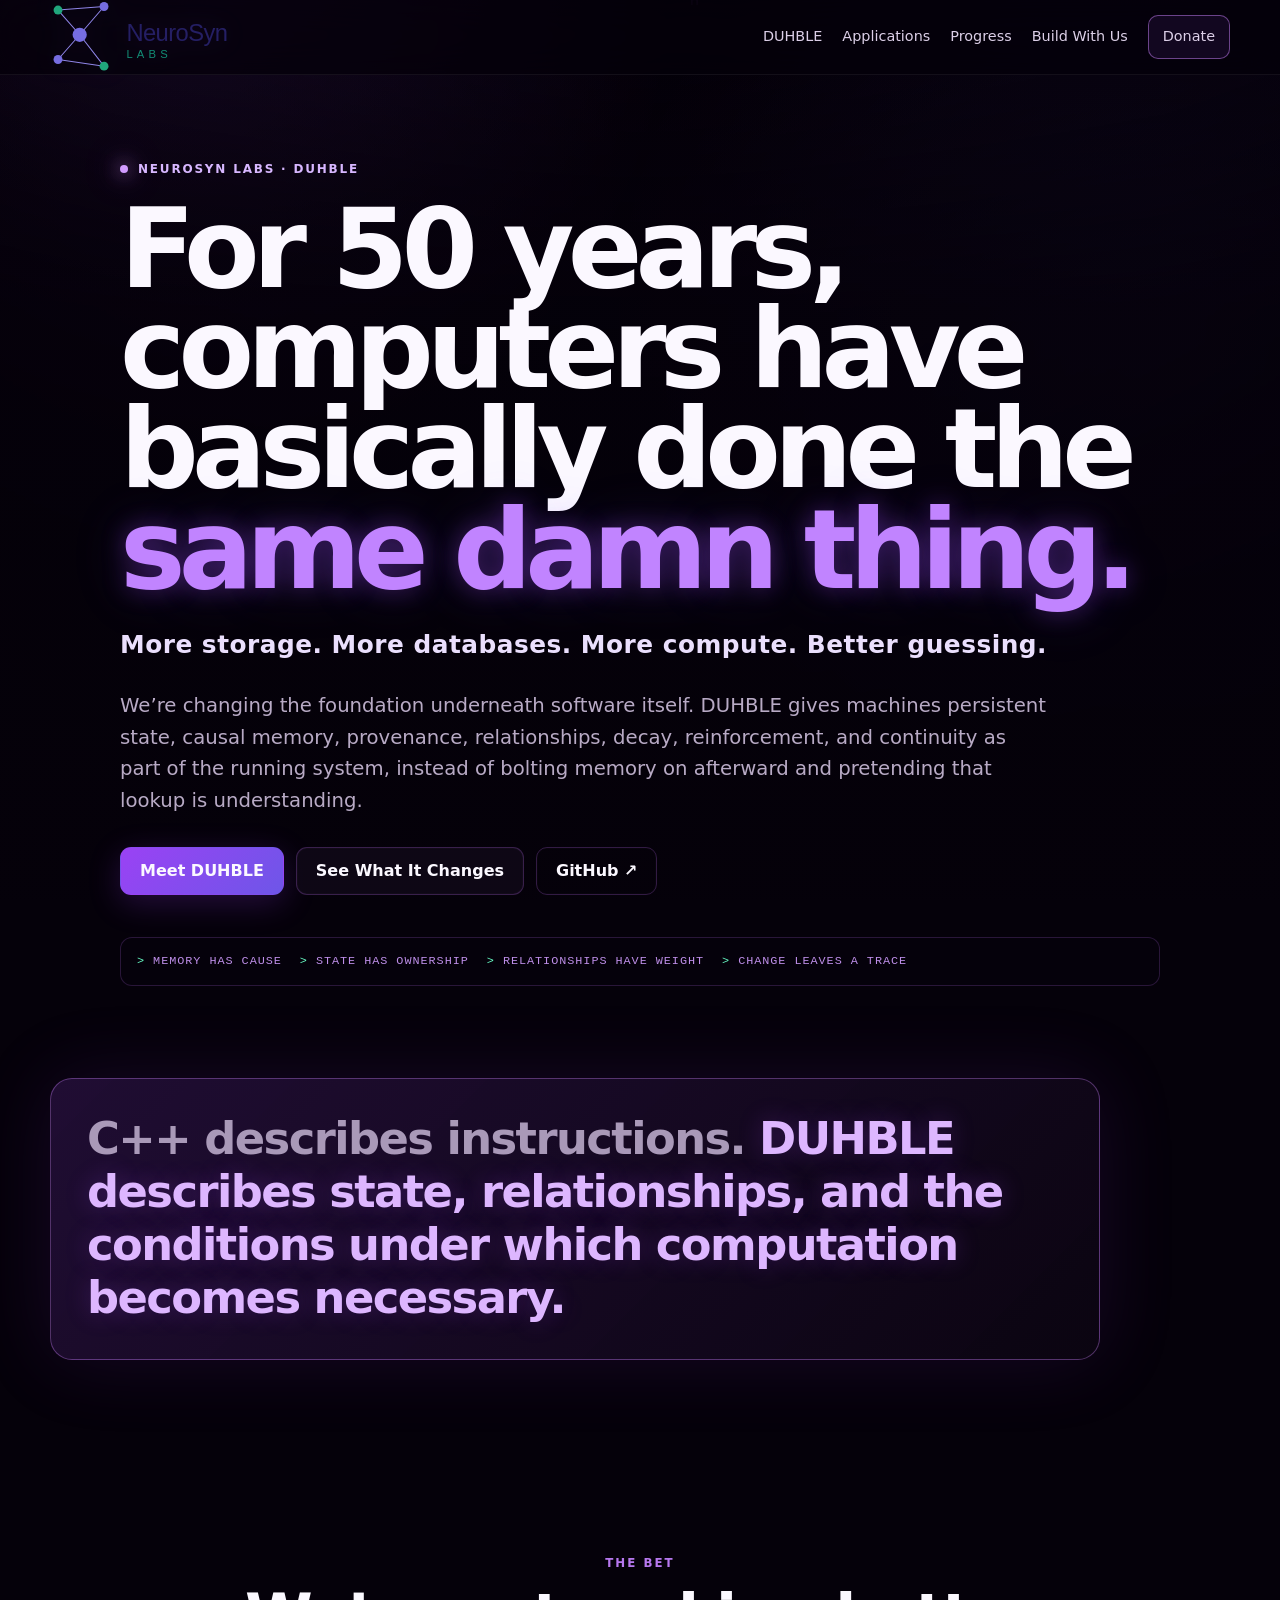
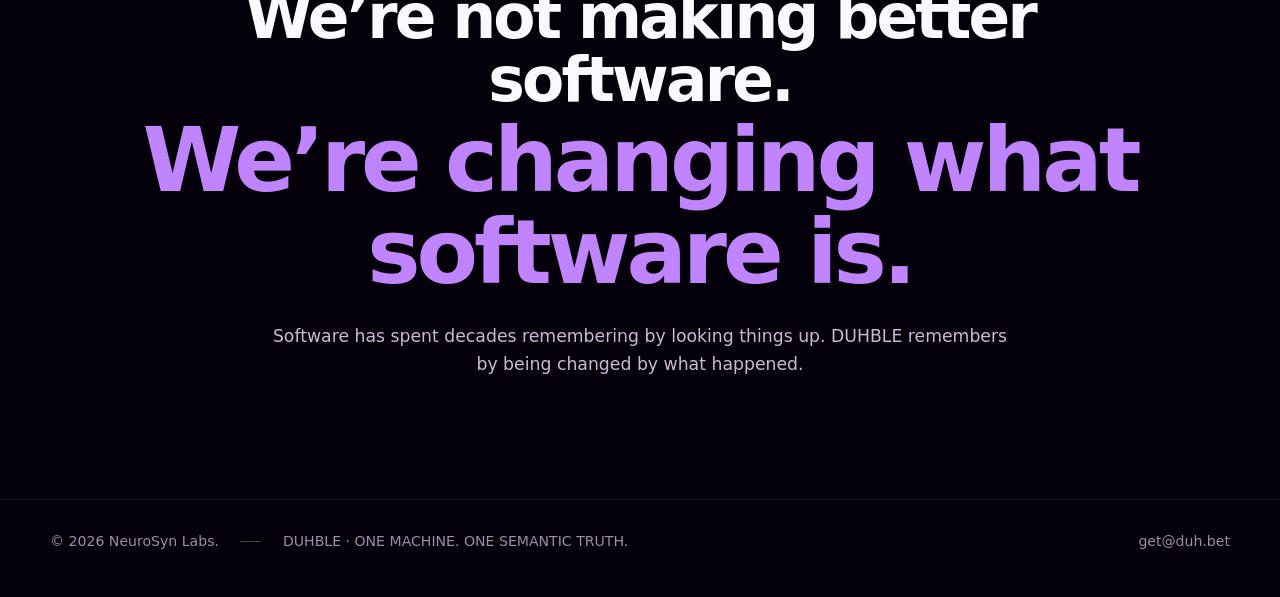
==== commit 8f8323a6: "Restore original DUHBLE copy while preserving multi-page structure" ====
--- a/docs/index.html
+++ b/docs/index.html
@@ -5,7 +5,7 @@
   <meta name="viewport" content="width=device-width,initial-scale=1">
   <meta name="theme-color" content="#07020d">
   <title>NeuroSyn Labs · DUHBLE</title>
-  <meta name="description" content="DUHBLE is a new compute model centered on state, relationships, provenance, and the conditions under which computation becomes necessary.">
+  <meta name="description" content="NeuroSyn Labs is building DUHBLE: a new stateful foundation for software, AI, games, tutoring, autonomous systems, scientific instruments, and persistent machine memory.">
   <link rel="stylesheet" href="site.css">
 </head>
 <body class="home">
@@ -14,28 +14,36 @@
 
   <header class="site-header">
     <div class="wrap nav">
-      <a class="brand" href="index.html" aria-label="NeuroSyn Labs home"><img src="assets/neurosyn-logo.png" alt="NeuroSyn Labs"></a>
+      <a class="brand" href="index.html" aria-label="NeuroSyn Labs home">
+        <img src="assets/neurosyn-logo.png" alt="NeuroSyn Labs">
+      </a>
       <nav class="navlinks" aria-label="Primary navigation">
         <a href="about.html">DUHBLE</a>
         <a href="implementations.html">Applications</a>
         <a href="progress.html">Progress</a>
-        <a href="build.html">Build</a>
-        <a class="nav-cta" href="support.html">Support</a>
+        <a href="build.html">Build With Us</a>
+        <a class="nav-cta" href="support.html">Donate</a>
       </nav>
     </div>
   </header>
 
-  <main>
-    <section class="hero mega-hero compact-hero">
+  <main id="top">
+    <section class="hero mega-hero">
       <div class="wrap hero-shell reveal">
         <div class="eyebrow"><span class="pulse-dot"></span>NEUROSYN LABS · DUHBLE</div>
         <h1>For 50 years, computers have basically done the <span class="accent glow-word">same damn thing.</span></h1>
         <p class="hero-hit">More storage. More databases. More compute. Better guessing.</p>
-        <p class="lede hero-lede">DUHBLE changes the abstraction underneath software itself: state, relationships, provenance, continuity, and lawful change become native parts of the running system.</p>
+        <p class="lede hero-lede">We’re changing the foundation underneath software itself. DUHBLE gives machines persistent state, causal memory, provenance, relationships, decay, reinforcement, and continuity as part of the running system, instead of bolting memory on afterward and pretending that lookup is understanding.</p>
         <div class="actions">
           <a class="btn primary" href="about.html">Meet DUHBLE</a>
           <a class="btn" href="implementations.html">See What It Changes</a>
           <a class="btn ghost" href="https://github.com/thekidd0329/DUHBLE" target="_blank" rel="noopener">GitHub ↗</a>
+        </div>
+        <div class="terminal-strip" aria-label="DUHBLE principles">
+          <span>MEMORY HAS CAUSE</span>
+          <span>STATE HAS OWNERSHIP</span>
+          <span>RELATIONSHIPS HAVE WEIGHT</span>
+          <span>CHANGE LEAVES A TRACE</span>
         </div>
       </div>
     </section>
@@ -46,28 +54,22 @@
       </div>
     </section>
 
-    <section class="page-directory">
-      <div class="wrap">
-        <div class="sectionhead reveal">
-          <div class="kicker">EXPLORE THE SYSTEM</div>
-          <h2>No endless landing-page scroll.</h2>
-          <p>Each part of the project now has its own page: the architecture, possible implementations, current progress, ways to build with us, and ways to support the work.</p>
-        </div>
-        <div class="page-grid">
-          <a class="page-link reveal" href="about.html"><div><div class="kicker">01 · DUHBLE</div><h3>The compute model</h3><p>State, relationships, provenance, continuity, conduction, and why DUHBLE is not just another programming language.</p></div><span class="arrow">→</span></a>
-          <a class="page-link reveal" href="implementations.html"><div><div class="kicker">02 · APPLICATIONS</div><h3>What it could change</h3><p>LLMs, games, tutoring, robotics, simulations, scientific instruments, local assistants, security, and more.</p></div><span class="arrow">→</span></a>
-          <a class="page-link reveal" href="progress.html"><div><div class="kicker">03 · PROGRESS</div><h3>What exists right now</h3><p>Prototype status, hardening work, current boundaries, and the next technical milestones.</p></div><span class="arrow">→</span></a>
-          <a class="page-link reveal" href="build.html"><div><div class="kicker">04 · BUILD</div><h3>Build with us</h3><p>Systems, runtimes, compilers, security, red team, blue team, LLM integrations, simulation, and game development.</p></div><span class="arrow">→</span></a>
-          <a class="page-link reveal" href="support.html"><div><div class="kicker">05 · SUPPORT</div><h3>Back the build</h3><p>Help fund compute, hardware, testing, hosting, research infrastructure, tools, and filings.</p></div><span class="arrow">→</span></a>
-          <a class="page-link reveal" href="contact.html"><div><div class="kicker">06 · CONTACT</div><h3>Bring us something impossible</h3><p>Research, integrations, collaboration, recruiting, support, or direct project contact.</p></div><span class="arrow">→</span></a>
-        </div>
+    <section class="statement-section section-space">
+      <div class="wrap statement reveal">
+        <div class="kicker">THE BET</div>
+        <h2>We’re not making better software.</h2>
+        <h2 class="accent giant-line">We’re changing what software is.</h2>
+        <p>Software has spent decades remembering by looking things up. DUHBLE remembers by being changed by what happened.</p>
       </div>
     </section>
   </main>
 
   <footer>
     <div class="wrap footer-row">
-      <span>© 2026 NeuroSyn Labs.</span><hr><span>DUHBLE · ONE MACHINE. ONE SEMANTIC TRUTH.</span><a href="mailto:get@duh.bet">get@duh.bet</a>
+      <span>© 2026 NeuroSyn Labs.</span>
+      <hr>
+      <span>DUHBLE · ONE MACHINE. ONE SEMANTIC TRUTH.</span>
+      <a href="mailto:get@duh.bet">get@duh.bet</a>
     </div>
   </footer>
 
@@ -76,13 +78,61 @@
       const canvas = document.getElementById('matrix');
       const ctx = canvas.getContext('2d');
       const glyphs = '01#<>[]{}λφΔ∴::DUHBLE';
-      let width = 0, height = 0, columns = 0, drops = [];
+      let width = 0;
+      let height = 0;
+      let columns = 0;
+      let drops = [];
       const fontSize = 15;
       const reduceMotion = window.matchMedia('(prefers-reduced-motion: reduce)').matches;
-      function resize(){const dpr=Math.min(window.devicePixelRatio||1,2);width=window.innerWidth;height=window.innerHeight;canvas.width=width*dpr;canvas.height=height*dpr;canvas.style.width=width+'px';canvas.style.height=height+'px';ctx.setTransform(dpr,0,0,dpr,0,0);columns=Math.ceil(width/fontSize);drops=Array.from({length:columns},()=>Math.random()*-60)}
-      function frame(){ctx.fillStyle='rgba(5,1,10,0.105)';ctx.fillRect(0,0,width,height);ctx.font=`${fontSize}px ui-monospace, SFMono-Regular, Menlo, Consolas, monospace`;for(let i=0;i<drops.length;i++){const ch=glyphs[Math.floor(Math.random()*glyphs.length)],x=i*fontSize,y=drops[i]*fontSize,alpha=.25+Math.random()*.5;ctx.fillStyle=`rgba(184, 103, 255, ${alpha})`;ctx.fillText(ch,x,y);if(y>height&&Math.random()>.975)drops[i]=Math.random()*-20;drops[i]+=.62+Math.random()*.34}requestAnimationFrame(frame)}
-      resize();window.addEventListener('resize',resize);if(!reduceMotion)frame();
-      const reveals=document.querySelectorAll('.reveal');if(reduceMotion){reveals.forEach(el=>el.classList.add('visible'))}else{const observer=new IntersectionObserver(entries=>{entries.forEach(entry=>{if(entry.isIntersecting){entry.target.classList.add('visible');observer.unobserve(entry.target)}})},{threshold:.12});reveals.forEach(el=>observer.observe(el))}
+
+      function resize() {
+        const dpr = Math.min(window.devicePixelRatio || 1, 2);
+        width = window.innerWidth;
+        height = window.innerHeight;
+        canvas.width = width * dpr;
+        canvas.height = height * dpr;
+        canvas.style.width = width + 'px';
+        canvas.style.height = height + 'px';
+        ctx.setTransform(dpr, 0, 0, dpr, 0, 0);
+        columns = Math.ceil(width / fontSize);
+        drops = Array.from({ length: columns }, () => Math.random() * -60);
+      }
+
+      function frame() {
+        ctx.fillStyle = 'rgba(5, 1, 10, 0.105)';
+        ctx.fillRect(0, 0, width, height);
+        ctx.font = `${fontSize}px ui-monospace, SFMono-Regular, Menlo, Consolas, monospace`;
+        for (let i = 0; i < drops.length; i++) {
+          const ch = glyphs[Math.floor(Math.random() * glyphs.length)];
+          const x = i * fontSize;
+          const y = drops[i] * fontSize;
+          const alpha = 0.25 + Math.random() * 0.5;
+          ctx.fillStyle = `rgba(184, 103, 255, ${alpha})`;
+          ctx.fillText(ch, x, y);
+          if (y > height && Math.random() > 0.975) drops[i] = Math.random() * -20;
+          drops[i] += 0.62 + Math.random() * 0.34;
+        }
+        requestAnimationFrame(frame);
+      }
+
+      resize();
+      window.addEventListener('resize', resize);
+      if (!reduceMotion) frame();
+
+      const reveals = document.querySelectorAll('.reveal');
+      if (reduceMotion) {
+        reveals.forEach(el => el.classList.add('visible'));
+      } else {
+        const observer = new IntersectionObserver(entries => {
+          entries.forEach(entry => {
+            if (entry.isIntersecting) {
+              entry.target.classList.add('visible');
+              observer.unobserve(entry.target);
+            }
+          });
+        }, { threshold: 0.12 });
+        reveals.forEach(el => observer.observe(el));
+      }
     })();
   </script>
 </body>
